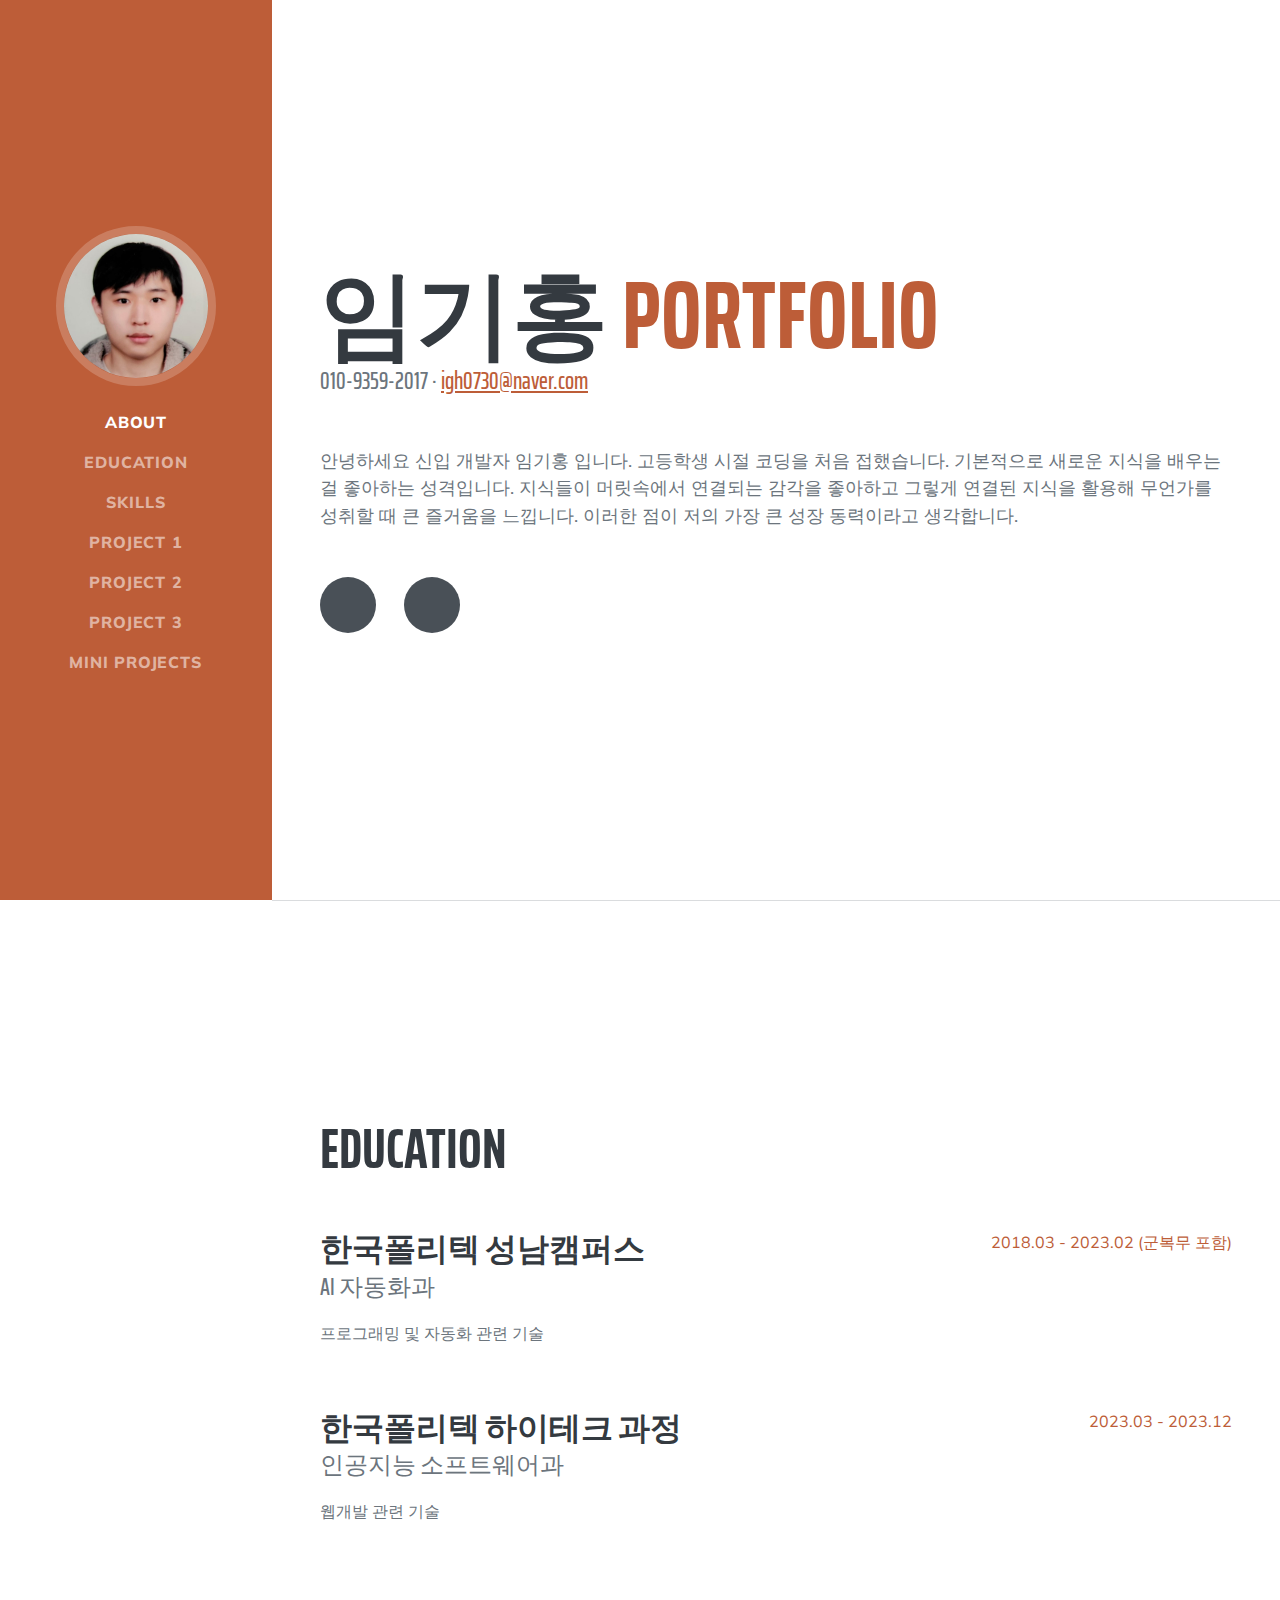
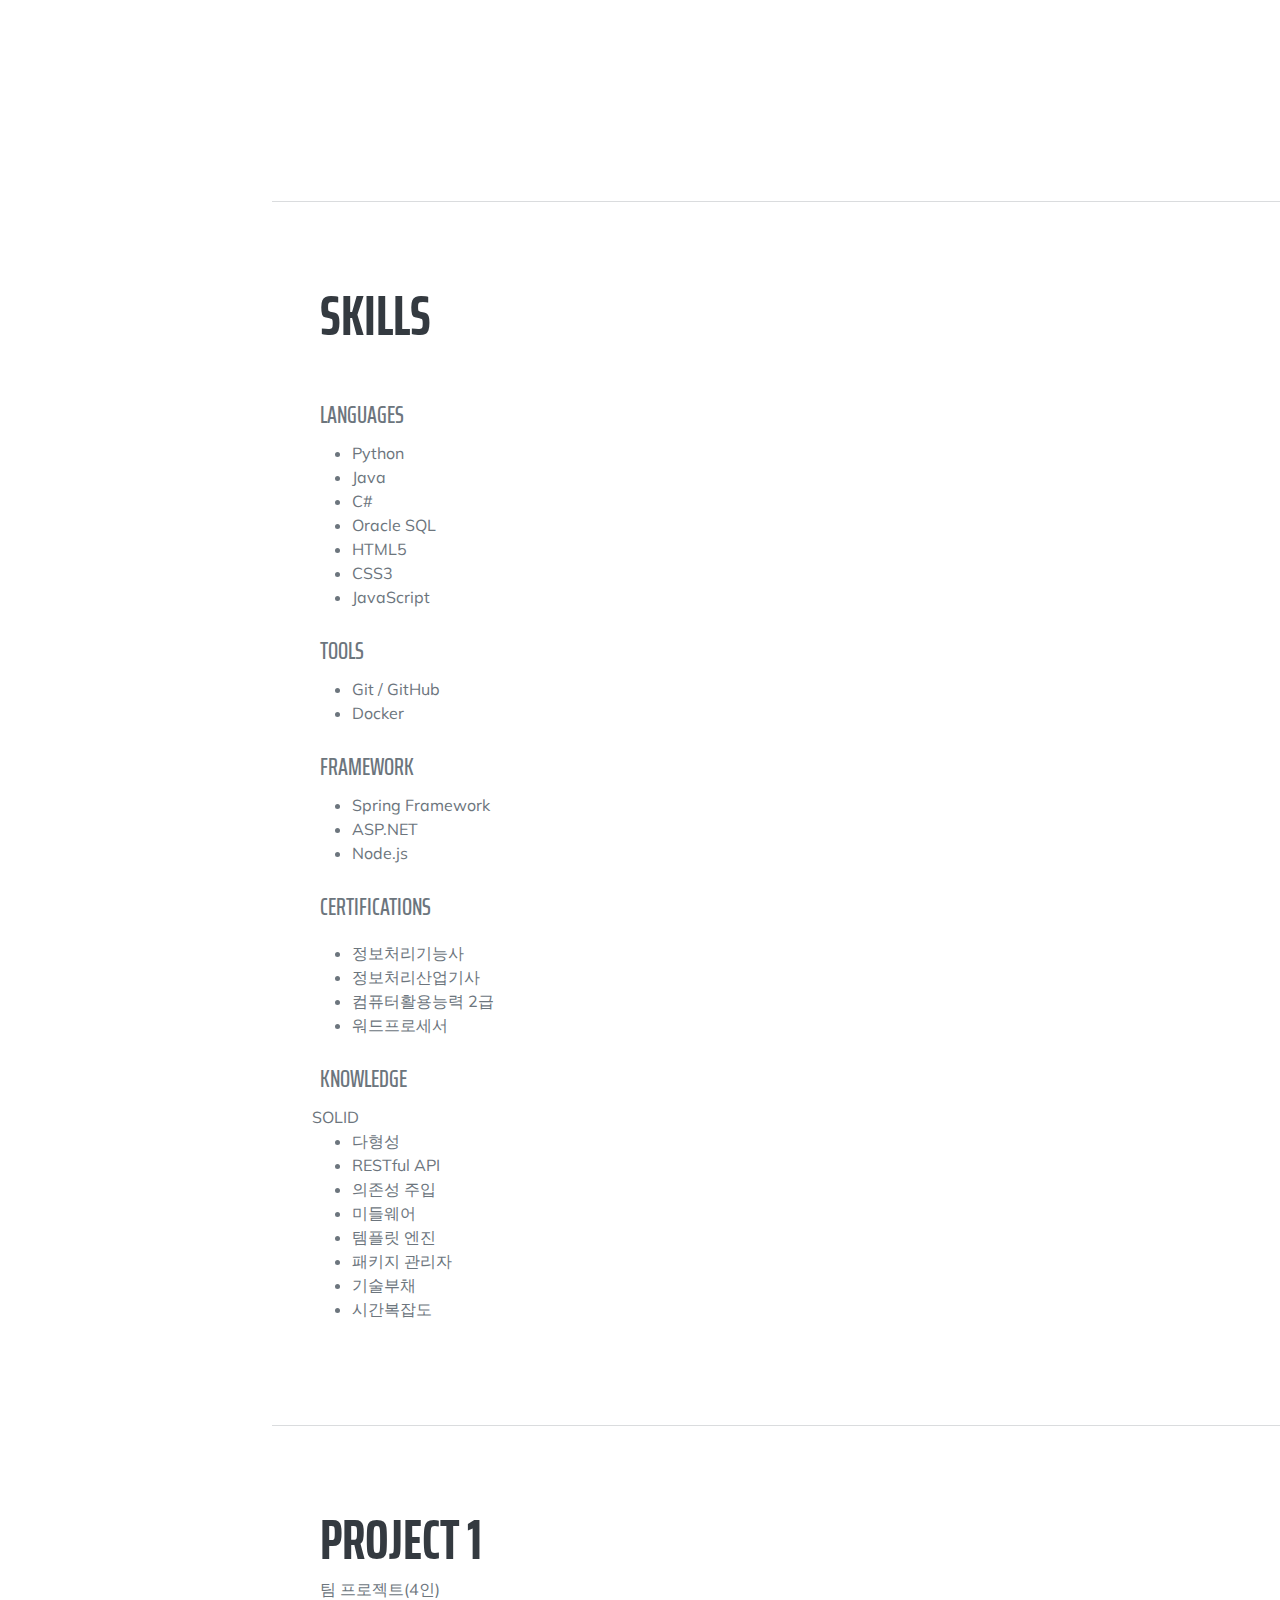
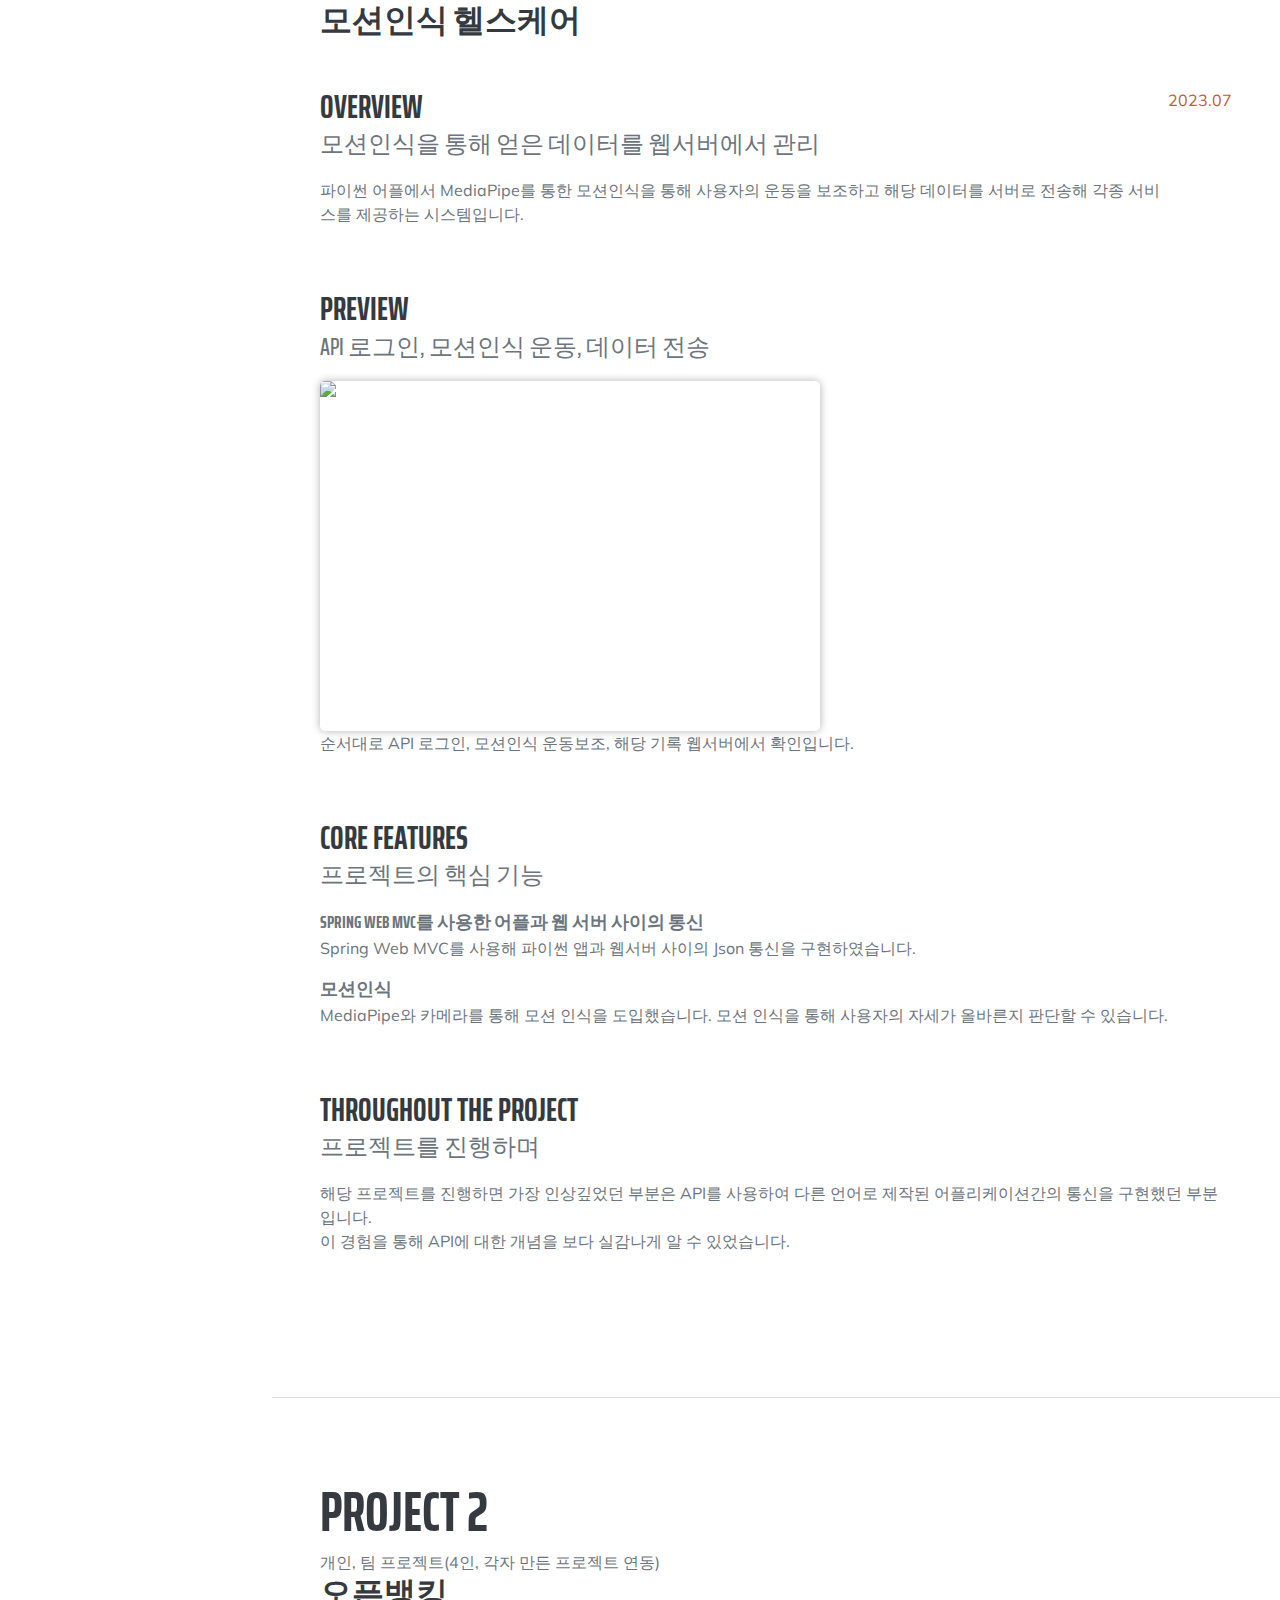
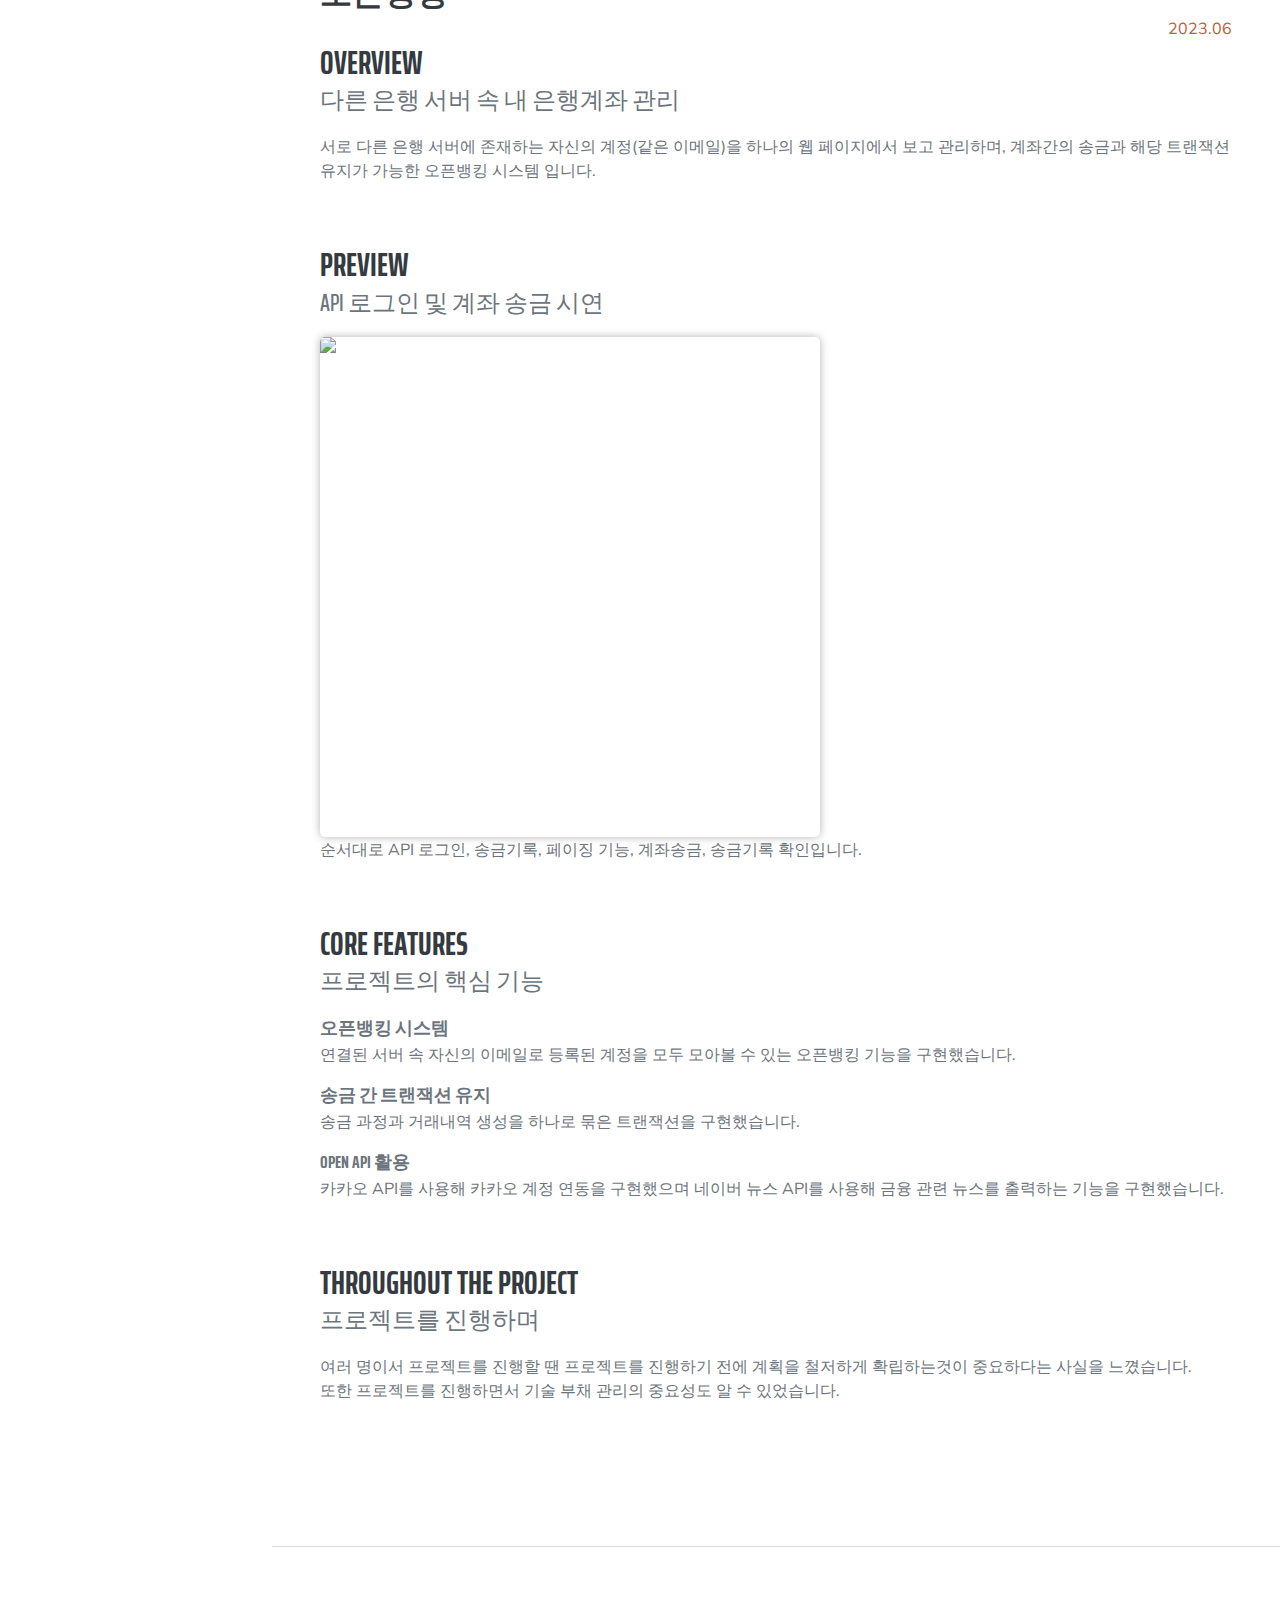
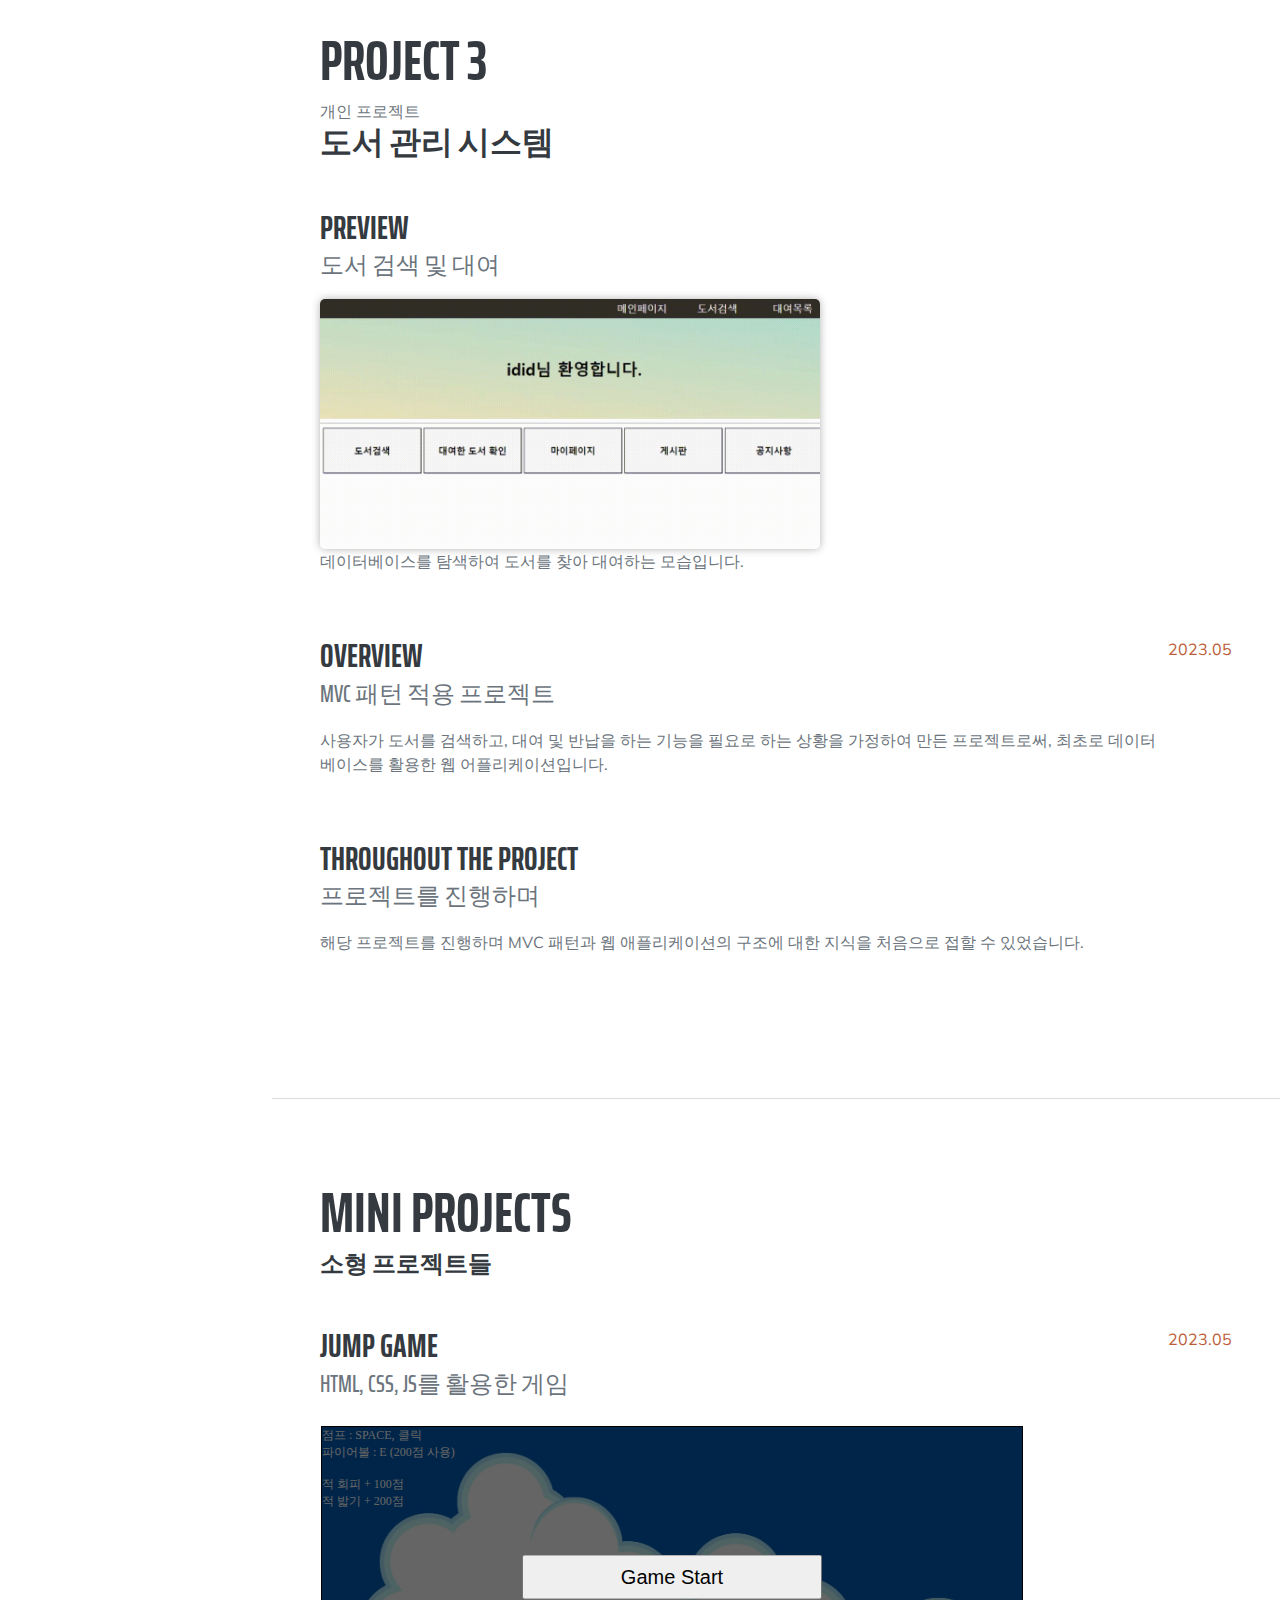
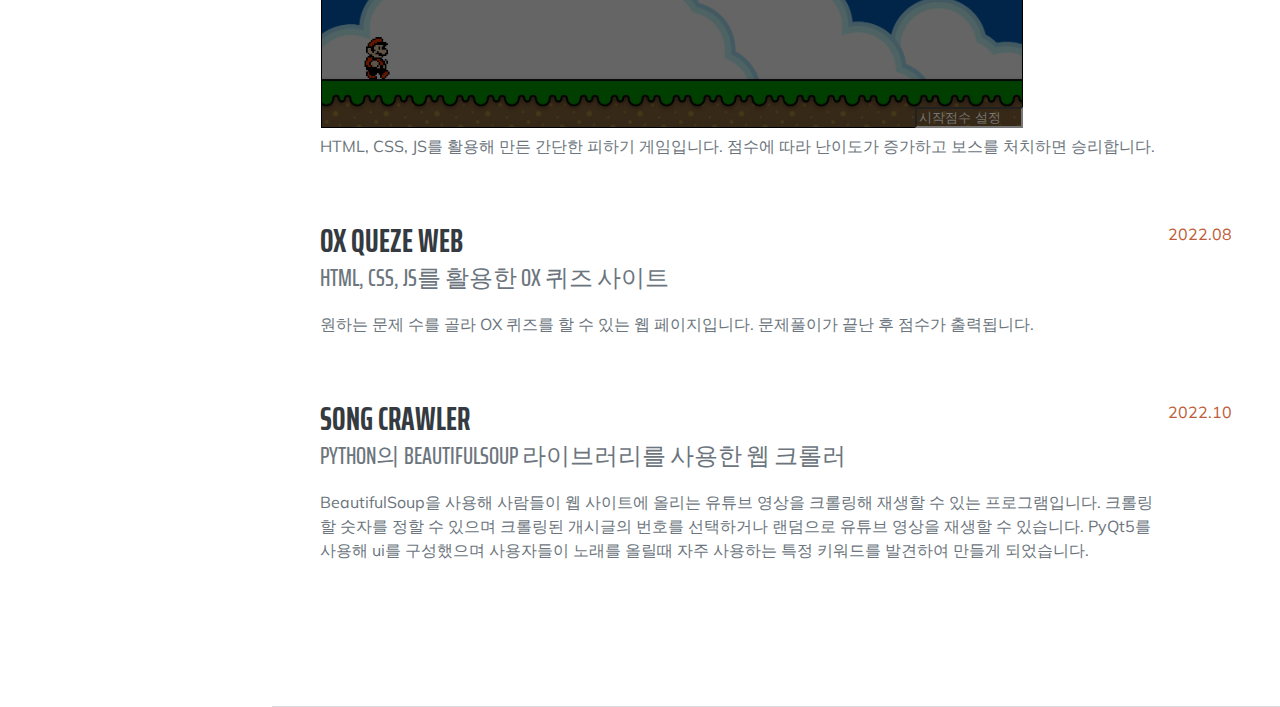
==== index.html @ ba856115 "project update" ====
<!DOCTYPE html>
<html lang="en">
    <head>
        <meta charset="utf-8" />
        <meta name="viewport" content="width=device-width, initial-scale=1, shrink-to-fit=no" />
        <meta name="description" content="" />
        <meta name="author" content="" />
        <title>임기홍 - 포트폴리오</title>
        
        <link rel="icon" type="image/x-icon" href="assets/img/favicon.ico" />
        <!-- Font Awesome icons (free version)-->
        <script src="https://use.fontawesome.com/releases/v6.3.0/js/all.js" crossorigin="anonymous"></script>
        <!-- Google fonts-->
        <link href="https://fonts.googleapis.com/css?family=Saira+Extra+Condensed:500,700" rel="stylesheet" type="text/css" />
        <link href="https://fonts.googleapis.com/css?family=Muli:400,400i,800,800i" rel="stylesheet" type="text/css" />
        <!-- Core theme CSS (includes Bootstrap)-->
        <script src="https://code.jquery.com/jquery-3.6.0.min.js"></script>
        <link href="css/styles.css" rel="stylesheet" />
        <link href="css/myStyle.css" rel="stylesheet" />
    </head>
    <body id="page-top">
        <!-- Navigation-->
        <nav class="navbar navbar-expand-lg navbar-dark bg-primary fixed-top" id="sideNav">
            <a class="navbar-brand js-scroll-trigger" href="#page-top">
                <span class="d-block d-lg-none">Clarence Taylor</span>
                <span class="d-none d-lg-block"><img class="img-fluid img-profile rounded-circle mx-auto mb-2" src="assets/img/profile.jpg" alt="..." /></span>
            </a>
            <button class="navbar-toggler" type="button" data-bs-toggle="collapse" data-bs-target="#navbarResponsive" aria-controls="navbarResponsive" aria-expanded="false" aria-label="Toggle navigation"><span class="navbar-toggler-icon"></span></button>
            <div class="collapse navbar-collapse" id="navbarResponsive">
                <ul class="navbar-nav">
                    <li class="nav-item"><a class="nav-link js-scroll-trigger" href="#about">About</a></li>
                    <li class="nav-item"><a class="nav-link js-scroll-trigger" href="#education">Education</a></li>
                    <li class="nav-item"><a class="nav-link js-scroll-trigger" href="#skills">Skills</a></li>
                    <!-- <li class="nav-item"><a class="nav-link js-scroll-trigger" href="#developmentRules">Development Principles</a></li> -->
                    <li class="nav-item"><a class="nav-link js-scroll-trigger" href="#project1">project 1</a></li>
                    <li class="nav-item"><a class="nav-link js-scroll-trigger" href="#project2">project 2</a></li>
                    <li class="nav-item"><a class="nav-link js-scroll-trigger" href="#project3">project 3</a></li>
                    <li class="nav-item"><a class="nav-link js-scroll-trigger" href="#miniProjects">Mini Projects</a></li>
                    <!--
                    <li class="nav-item"><a class="nav-link js-scroll-trigger" href="#experience">Experience</a></li>
                    <li class="nav-item"><a class="nav-link js-scroll-trigger" href="#interests">Interests</a></li>
                    <li class="nav-item"><a class="nav-link js-scroll-trigger" href="#awards">Awards</a></li>
                    -->
                </ul>
            </div>
        </nav>
        <!-- Page Content-->
        <div class="container-fluid p-0">
            <!-- About-->
            <section class="resume-section" id="about">
                <div class="resume-section-content">
                    <!-- (수정중입니다 2024-01-29 월) -->
                    <h1 class="mb-0">
                        임기홍
                        <span class="text-primary">portfolio</span>
                    </h1>
                    <div class="subheading mb-5">
                        010-9359-2017 ·
                        <a class="text-lowercase" href="mailto:igh0730@naver.com">igh0730@naver.com</a>
                    </div>
                    <p class="lead mb-5">
                        안녕하세요 신입 개발자 임기홍 입니다. 고등학생 시절 코딩을 처음 접했습니다. 
                        기본적으로 새로운 지식을 배우는걸 좋아하는 성격입니다. 지식들이 머릿속에서 연결되는 감각을 좋아하고 그렇게 연결된 지식을 활용해 무언가를 성취할 때 큰 즐거움을 느낍니다.
                        이러한 점이 저의 가장 큰 성장 동력이라고 생각합니다.
                    </p>
                    
                    <div class="social-icons">
                        <a class="social-icon" href="https://github.com/OQOOO"><i class="fab fa-github"></i></a>
<!--                         <a class="social-icon" href="https://velog.io/@lim3700"><i class="fa fa-bold"></i></a>
                        <a class="social-icon" href="https://www.notion.so/37634b8ac2e04a9f9cb8bcef0c798131"><i class="fas fa-pencil-alt"></i></a> -->
                        <a class="social-icon" href="https://solved.ac/profile/bjid3007"><i class="fas fa-code"></i></a>
                        <!--test-->
                    </div>
                </div>
            </section>
            <hr class="m-0" />
            <!-- Education-->
            <section class="resume-section" id="education">
                <div class="resume-section-content">
                    <h2 class="mb-5">Education</h2>
                    <div class="d-flex flex-column flex-md-row justify-content-between mb-5">
                        <div class="flex-grow-1">
                            <h3 class="mb-0">한국폴리텍 성남캠퍼스</h3>
                            <div class="subheading mb-3">AI 자동화과</div>
                            <div>프로그래밍 및 자동화 관련 기술</div>
                            <p></p>
                        </div>
                        <div class="flex-shrink-0"><span class="text-primary">2018.03 - 2023.02 (군복무 포함)</span></div>
                    </div>
                    <div class="d-flex flex-column flex-md-row justify-content-between mb-5">
                        <div class="flex-grow-1">
                            <h3 class="mb-0">한국폴리텍 하이테크 과정</h3>
                            <div class="subheading mb-3">인공지능 소프트웨어과</div>
                            <div>웹개발 관련 기술</div>
                            <p></p>
                        </div>
                        <div class="flex-shrink-0"><span class="text-primary">2023.03 - 2023.12</span></div>
                    </div>
                </div>
            </section>
            <hr class="m-0" />
            <!-- Skills-->
            <section class="resume-section" id="skills">
                <div class="resume-section-content">
                    <h2 class="mb-5">Skills</h2>
                    <div class="subheading mb-2">Languages</div>
                    <!-- <ul class="list-inline dev-icons mb-3">
                        <li class="list-inline-item"><i class="fab fa-python"></i></li>
                        <li class="list-inline-item"><i class="fab fa-java"></i></li>
                        <li class="list-inline-item"><i class="fas fa-database"></i></li>
                        <li class="list-inline-item"><i class="fab fa-html5"></i></li>
                        <li class="list-inline-item"><i class="fab fa-css3-alt"></i></li>
                        <li class="list-inline-item"><i class="fab fa-js-square"></i></li>
                    </ul> -->
                    <ul class="fa-ul mb-4">
                        
                        <li>
                            <span class="fa-li"><i class="fab fa-python"></i></span>
                            Python
                        </li>
                        <li>
                            <span class="fa-li"><i class="fab fa-java"></i></span>
                            Java
                        </li>
                        <li>
                            <span class="fa-li"><i class="fab fa-windows"></i></span>
                            C#
                        </li>
                        <li>
                            <span class="fa-li"><i class="fas fa-database"></i></span>
                            Oracle SQL
                        </li>
                        <li>
                            <span class="fa-li"><i class="fab fa-html5"></i></span>
                            HTML5
                        </li>
                        <li>
                            <span class="fa-li"><i class="fab fa-css3-alt"></i></span>
                            CSS3
                        </li>
                        <li>
                            <span class="fa-li"><i class="fab fa-js-square"></i></span>
                            JavaScript
                        </li>
                        <!-- <li>
                            <span class="fa-li"><i class="fas fa-check"></i></span>
                            대부분의 라이브러리는 단시간에 응용 가능합니다.
                        </li> -->
                    </ul>
                    <div class="subheading mb-2">tools</div>
                    <ul class="fa-ul mb-4">
                        <li>
                            <span class="fa-li"><i class="fab fa-git-alt"></i></span>
                            Git / GitHub
                        </li>
                        <li>
                            <span class="fa-li"><i class="fab fa-docker"></i></span>
                            Docker
                        </li>
                        <!-- <li>
                            <span class="fa-li"><i class="fas fa-check"></i></span>
                            대부분의 라이브러리는 단시간에 응용 가능합니다.
                        </li> -->
                    </ul>
                    <div class="subheading mb-2">Framework</div>
                    <ul class="fa-ul mb-4">
                        <li>
                            <span class="fa-li"><i class="fa fa-leaf"></i></span>
                            Spring Framework
                        </li>
                        <li>
                            <span class="fa-li"><i class="fab fa-windows"></i></span>
                            ASP.NET
                        </li>
                        <li>
                            <span class="fa-li"><i class="fab fa-node-js"></i></span>
                            Node.js
                        </li>
                        <!-- <li>
                            <span class="fa-li"><i class="fas fa-dove"></i></span>
                            Mybatis
                        </li> -->
                    </ul>
                    <div class="subheading mb-3">Certifications</div>
                    <ul class="fa-ul mb-4">
                        <li>
                            <span class="fa-li"><i class="fa fa-passport"></i></span>
                            정보처리기능사
                        </li>
                        <li>
                            <span class="fa-li"><i class="fa fa-passport"></i></span>
                            정보처리산업기사
                        </li>
                        <li>
                            <span class="fa-li"><i class="fa fa-id-card"></i></span>
                            컴퓨터활용능력 2급
                        </li>
                        <li>
                            <span class="fa-li"><i class="fa fa-id-card"></i></span>
                            워드프로세서
                        </li>
                    </ul>
                    <div class="subheading mb-2">knowledge</div>
                    <ul class="fa-ul mb-4">
                        <!--SOLID-->
                        <div class="fa-ul mb-0" id="solidContainer">
                          
                            <li id="solid">
                                <span class="fa-li"><i class="fas fa-cogs"></i></span>
                                <!-- 객체지향 5대 원칙 -->
                                SOLID 
                            </li>
                            
                            <div id="solidInfo">
                                <li>
                                    <span class="fa-li">
                                        <!-- <i class="fas fa-clipboard-list"></i> -->
                                        <p style="font-weight: bold;">S</p>
                                    </span>
                                    <!--하나의 클래스는 하나의 목적을 가지고 있어야 함 -->
                                    단일 책임 원칙 
                                </li>
                                <li>
                                    <span class="fa-li">
                                        <!-- <i class="fas fa-code-branch"></i> -->
                                        <p style="font-weight: bold;">O</p>
                                    </span>
                                    <!--확장에는 열려있고 변경에는 폐쇄되어야 함 -->
                                    개방 폐쇄 원칙 
                                </li>
                                <li>
                                    <span class="fa-li">
                                        <!-- <i class="fas fa-sitemap"></i> -->
                                        <p style="font-weight: bold;">L</p>
                                    </span>
                                    <!--Liskov Substitution Principle. 서브타입을 기반 타입으로 교체할 수 있어야 한다는 원칙 -->
                                    리스코프 치환 원칙 
                                </li>
                                <li>
                                    <span class="fa-li">
                                        <!-- <i class="fas fa-unlink"></i> -->              
                                        <p style="font-weight: bold;">I</p>
                                    </span>
                                    <!--Interface Segregation Principle, ISP. 자신이 사용하지 않는 메서드에 의존하지 않아야 함 -->
                                    인터페이스 분리 원칙
                                </li>
                                <li>
                                    <span class="fa-li">
                                        <!-- <i class="fas fa-info-circle"></i> -->
                                        <p style="font-weight: bold;">D</p>
                                    </span>
                                    <!--Dependency Inversion Principle, DIP. 고수준 모듈은 저소준 모듈 대신 양 모듈 모두 인터페이스에 의존해야 함 -->
                                    의존성 역전 원칙
                                </li>
                            </div>
                        </div>
                        <li>
                            <span class="fa-li"><i class="fas fa-sitemap"></i></span>
                            다형성
                        </li>
                        <li>
                            <span class="fa-li"><i class="fas fa-exchange-alt"></i></span>
                            RESTful API
                        </li>
                        <!-- <li>
                            <span class="fa-li"><i class="fas fa-puzzle-piece"></i></span>
                            디자인 패턴
                        </li> -->
                        <li>
                            <span class="fa-li"><i class="fas fa-syringe"></i></span>
                            의존성 주입
                        </li>
                        
                        <li>
                            <span class="fa-li"><i class="fas fa-layer-group"></i></span>
                            미들웨어
                        </li>
                        <li>
                            <span class="fa-li"><i class="fas fa-file-code"></i></span>
                            템플릿 엔진
                        </li>
                        <li>
                            <span class="fa-li"><i class="fas fa-puzzle-piece"></i></span>
                            패키지 관리자
                        </li>
                        <li>
                            <span class="fa-li"><i class="fas fa-coins"></i></span>
                            기술부채
                        </li>
                        <li>
                            <span class="fa-li"><i class="fas fa-chart-line"></i></span>
                            시간복잡도
                        </li>
                        <!-- <li>
                            <span class="fa-li"><i class="fas fa-sync-alt"></i></span>
                            애자일 프로세스
                        </li> -->
                    </ul>
                </div>
            </section>
            <hr class="m-0" />
            <!-- project1 -->
            <section class="resume-section" id="project1">
                <div class="resume-section-content">
                    <h2 class="mb-1">project 1</h2>
                    <p class="mb-0">팀 프로젝트(4인)</p>
                    <h3 class="mb-5">모션인식 헬스케어</h3>
                    <div class="d-flex flex-column flex-md-row justify-content-between mb-5">
                        <div class="flex-grow-1">
                            <h3 class="mb-0">Overview</h3>
                            <div class="subheading mb-3">모션인식을 통해 얻은 데이터를 웹서버에서 관리</div>
                            <p>파이썬 어플에서 MediaPipe를 통한 모션인식을 통해 사용자의 운동을 보조하고 해당 데이터를 서버로 전송해 각종 서비스를 제공하는 시스템입니다.</p>

                        </div>
                        <div class="flex-shrink-0"><span class="text-primary">2023.07</span></div>
                    </div>
                    <div class="d-flex flex-column flex-md-row justify-content-between mb-5">
                        <div class="flex-grow-1">
                            <h3 class="mb-0">Preview</h3>
                            <div class="subheading mb-3">api 로그인, 모션인식 운동, 데이터 전송</div>
                            <div style="
                            position: relative; overflow: hidden;
                            width: 500px; 
                            height: 350px;
                            border-radius: 5px;
                            box-shadow: 0px 0px 8px rgba(0, 0, 0, 0.3);
                            ">
                                <img style="
                                position: absolute;
                                top: -2px;
                                left: -2px;
                                width: 504px; 
                                height: 354px;
                                " src="assets/img/hc.gif" 
                                alt=""
                                data-animated="assets/img/hc.gif" 
                                data-static="assets/img/hc_static.png" 
                                class="hov-anim">
                            </div>
                            <p>순서대로 API 로그인, 모션인식 운동보조, 해당 기록 웹서버에서 확인입니다.</p>

                        </div>
                    </div>
                    <div class="d-flex flex-column flex-md-row justify-content-between mb-5">
                        <div class="flex-grow-1">
                            <h3 class="mb-0">Core Features</h3>
                            <div class="subheading mb-3">프로젝트의 핵심 기능</div>
                            <div class="subheading mb-0" style="font-size: 18px; font-weight: bold;">Spring Web MVC를 사용한 어플과 웹 서버 사이의 통신</div>
                            <p>
                                Spring Web MVC를 사용해 파이썬 앱과 웹서버 사이의 Json 통신을 구현하였습니다.
                            </p>
                            <div class="subheading mb-0" style="font-size: 18px; font-weight: bold;">모션인식</div>
                            <p>
                                MediaPipe와 카메라를 통해 모션 인식을 도입했습니다. 모션 인식을 통해 사용자의 자세가 올바른지 판단할 수 있습니다.
                            </p>

                        </div>
                        <div class="flex-shrink-0"><span class="text-primary"></span></div>
                    </div>
                    <div class="d-flex flex-column flex-md-row justify-content-between mb-5">
                        <div class="flex-grow-1">
                            <!-- <h3 class="mb-0">Full Features</h3>
                            <div class="subheading mb-3">프로젝트의 전체 기능들</div>
                            <p>
                                - 로그인<br>
                                - 모션인식을 통한 운동 메뉴 선택<br>
                                - 모션인식 보조 운동<br>
                                - RESTful API를 통한 어플 - 웹서버간 통신<br>
                                - Ajax를 통한 화면 업데이트<br>
                                - 운동 데이터를 통한 사용자 통계 제공<br>
                            </p>  -->
                            <!---->
                            <h3 class="mb-0">Throughout the Project</h3>
                            <div class="subheading mb-3">프로젝트를 진행하며</div>
                            <p>
                                해당 프로젝트를 진행하면 가장 인상깊었던 부분은 API를 사용하여 다른 언어로 제작된 어플리케이션간의 통신을 구현했던 부분입니다.<br>
                                이 경험을 통해 API에 대한 개념을 보다 실감나게 알 수 있었습니다.
                            </p>
                        </div>
                        <div class="flex-shrink-0"><span class="text-primary"></span></div>
                    </div>
                    <a class="social-icon" href="https://github.com/OQOOO/HealthCareSystem"><i class="fab fa-github fa-3x"></i></a>
                </div>
            </section>
            <hr class="m-0" />
            <!-- project2 -->
            <section class="resume-section" id="project2">
                <div class="resume-section-content">
                    <h2 class="mb-1">project 2</h2>
                    <p class="mb-0">개인, 팀 프로젝트(4인, 각자 만든 프로젝트 연동)</p>
                    <h3 class="mb-1">오픈뱅킹</h3>
                    <div class="d-flex flex-column flex-md-row justify-content-between mb-1">
                        <div></div>
                        <div class="flex-shrink-0"><span class="text-primary">2023.06</span></div>
                    </div>
                    <div class="d-flex flex-column flex-md-row justify-content-between mb-5">
                        <div class="flex-grow-1">
                            <h3 class="mb-0">Overview</h3>
                            <div class="subheading mb-3">다른 은행 서버 속 내 은행계좌 관리</div>
                            <p>서로 다른 은행 서버에 존재하는 자신의 계정(같은 이메일)을 하나의 웹 페이지에서 보고 관리하며, 
                                계좌간의 송금과 해당 트랜잭션 유지가 가능한 오픈뱅킹 시스템 입니다.</p>

                        </div>
                        <!--<div class="flex-shrink-0"><span class="text-primary">2023.06.16 ~ 2023.06.30</span></div>-->
                    </div>
                    
                    
                    <div class="d-flex flex-column flex-md-row justify-content-between mb-5">
                        <div class="flex-grow-1">
                            <h3 class="mb-0">Preview</h3>
                            <div class="subheading mb-3">api 로그인 및 계좌 송금 시연</div>
                            <div style="
                            position: relative; overflow: hidden;
                            width: 500px; 
                            height: 500px;
                            border-radius: 5px;
                            box-shadow: 0px 0px 8px rgba(0, 0, 0, 0.3);
                            ">
                                <img style="
                                position: absolute;
                                top: -2px;
                                left: -2px;
                                width: 504px; 
                                height: 504px;
                                " src="assets/img/loginAndTransfer2.gif" 
                                alt=""
                                data-animated="assets/img/loginAndTransfer2.gif" 
                                data-static="assets/img/loginAndTransfer2_static.png" 
                                class="hov-anim">
                            </div>
                            <p>순서대로 API 로그인, 송금기록, 페이징 기능, 계좌송금, 송금기록 확인입니다.</p>

                        </div>
                    </div>

                    
                    <div class="d-flex flex-column flex-md-row justify-content-between mb-5">
                        <div class="flex-grow-1">
                            <h3 class="mb-0">Core Features</h3>
                            <div class="subheading mb-3">프로젝트의 핵심 기능</div>
                            <div class="subheading mb-0" style="font-size: 18px; font-weight: bold;">오픈뱅킹 시스템</div>
                            <p>
                                연결된 서버 속 자신의 이메일로 등록된 계정을 모두 모아볼 수 있는 오픈뱅킹 기능을 구현했습니다.<br>
                            </p>
                            <div class="subheading mb-0" style="font-size: 18px; font-weight: bold;">송금 간 트랜잭션 유지</div>
                            <p>
                                송금 과정과 거래내역 생성을 하나로 묶은 트랜잭션을 구현했습니다.
                            </p>
                            <div class="subheading mb-0" style="font-size: 18px; font-weight: bold;">Open Api 활용</div>
                            <p>
                                카카오 API를 사용해 카카오 계정 연동을 구현했으며 네이버 뉴스 API를 사용해 금융 관련 뉴스를 출력하는 기능을 구현했습니다.
                            </p>
                        </div>
                        <div class="flex-shrink-0"><span class="text-primary"></span></div>
                    </div>
                    <div class="d-flex flex-column flex-md-row justify-content-between mb-5">
                        <div class="flex-grow-1">
                            <!-- <h3 class="mb-0">Full Features</h3>
                            <div class="subheading mb-3">프로젝트의 전체 기능들</div>
                            <p>
                                - 로그인, 회원가입, 개인정보 수정, 회원 탈퇴<br>
                                - 카카오 api를 통한 로그인<br>
                                - 계좌 개설 및 계좌 정보 관리<br>
                                - 오픈뱅킹<br>
                                - 계좌 송금<br>
                                - 네이버 api를 활용한 금융 뉴스 모아보기<br>
                                - 송금액 및 여타 금액 실시간 원화로 보조 표기 (ex: 1234억 567만 80원)<br>
                                - 거래내역 생성 및 확인<br>
                                - 게시판 기능<br>
                                - 무한 대댓글 기능<br>
                                - 거래내역, 게시판 페이징 기능<br>
                                - 유저 정보 확인 (관리자)<br>
                                - 게시판 관리 (관리자)
                            </p> -->
                            <h3 class="mb-0">Throughout the Project</h3>
                            <div class="subheading mb-3">프로젝트를 진행하며</div>
                            <p>
                                여러 명이서 프로젝트를 진행할 땐 프로젝트를 진행하기 전에 계획을 철저하게 확립하는것이 중요하다는 사실을 느꼈습니다.<br>
                                또한 프로젝트를 진행하면서 기술 부채 관리의 중요성도 알 수 있었습니다.
                            </p>
                        </div>
                        <div class="flex-shrink-0"><span class="text-primary"></span></div>
                    </div>
                    <a class="social-icon" href="https://github.com/OQOOO/OpenBankingProject"><i class="fab fa-github fa-3x"></i></a>
                </div>
            </section>
            <hr class="m-0" />

            
            <!-- project3 -->
            <section class="resume-section" id="project3">
                <div class="resume-section-content">
                    <h2 class="mb-1">project 3</h2>
                    <p class="mb-0">개인 프로젝트</p>
                    <h3 class="mb-5">도서 관리 시스템</h3>
                    <div class="d-flex flex-column flex-md-row justify-content-between mb-5">
                        <div class="flex-grow-1">
                            <h3 class="mb-0">Preview</h3>
                            <div class="subheading mb-3">도서 검색 및 대여</div>
                            <div style="
                            position: relative; overflow: hidden;
                            width: 500px; 
                            height: 250px;
                            border-radius: 5px;
                            box-shadow: 0px 0px 8px rgba(0, 0, 0, 0.3);
                            ">
                                <img style="
                                position: absolute;
                                top: -20px;
                                left: -2px;
                                width: 504px; 
                                height: 504px;
                                " 
                                src="assets/img/library.gif"
                                alt=""
                                data-animated="assets/img/library.gif" 
                                data-static="assets/img/library_static.png" 
                                class="hov-anim">
                            </div>
                            <p>데이터베이스를 탐색하여 도서를 찾아 대여하는 모습입니다.</p>

                        </div>
                    </div>
                    <div class="d-flex flex-column flex-md-row justify-content-between mb-5">
                        
                        <div class="flex-grow-1">
                            <h3 class="mb-0">Overview</h3>
                            <div class="subheading mb-3">MVC 패턴 적용 프로젝트</div>
                            <p>사용자가 도서를 검색하고, 대여 및 반납을 하는 기능을 필요로 하는 상황을 가정하여 만든 프로젝트로써, 최초로 데이터베이스를 활용한 웹 어플리케이션입니다.</p>

                        </div>
                        <div class="flex-shrink-0"><span class="text-primary">2023.05</span></div>
                    </div>
                    <div class="d-flex flex-column flex-md-row justify-content-between mb-5">
                        <div class="flex-grow-1">
                            <!-- <h3 class="mb-0">Full Features</h3>
                            <div class="subheading mb-3">프로젝트의 기능들</div>
                            <p>
                                - 로그인, 회원가입, 개인정보 수정, 회원 탈퇴(대여중인 도서 없을경우 가능)<br>
                                - 도서 검색 및 대여, 반납<br>
                                - 대여한 도서 목록 확인<br>
                                - 게시판 읽기, 작성, 수정, 삭제<br>
                                - 게시판 관리 (관리자)<br>
                                - 유저 계정 및 대여한 도서목록 관리 (관리자)<br>
                                - 특정 계정 관리자 계정으로 승격 (관리자)
                            </p> -->
                            <h3 class="mb-0">Throughout the Project</h3>
                            <div class="subheading mb-3">프로젝트를 진행하며</div>
                            <p>
                                해당 프로젝트를 진행하며 MVC 패턴과 웹 애플리케이션의 구조에 대한 지식을 처음으로 접할 수 있었습니다.
                            </p>
                        </div>
                        <div class="flex-shrink-0"><span class="text-primary"></span></div>
                    </div>
                    <a class="social-icon" href="https://github.com/OQOOO/Library-web"><i class="fab fa-github fa-3x"></i></a>
                </div>
                
            </section>
            
            <hr class="m-0" />
            
            
            <!-- Mini projects -->
            <section class="resume-section" id="miniProjects">
                <div class="resume-section-content">
                    <h2 class="mb-1">Mini projects</h2>
                    <h4 class="mb-5">소형 프로젝트들</h4>
                    <div class="d-flex flex-column flex-md-row justify-content-between mb-5">
                        <div class="flex-grow-1">
                            <h3 class="mb-0">Jump Game</h3>
                            <div class="subheading mb-3">HTML, CSS, JS를 활용한 게임</div>

                            <iframe src="wepGame/index.html" width="765px" height="310px" style="position:relative; right:7px"></iframe>

                            <p>HTML, CSS, JS를 활용해 만든 간단한 피하기 게임입니다. 점수에 따라 난이도가 증가하고 보스를 처치하면 승리합니다.</p>
                            <a class="social-icon" href="https://github.com/OQOOO/wepGameProject"><i class="fab fa-github fa-3x"></i></a>
                        </div>
                        <div class="flex-shrink-0"><span class="text-primary">2023.05</span></div>
                    </div>
                    <div class="d-flex flex-column flex-md-row justify-content-between mb-5">
                        <div class="flex-grow-1">
                            <h3 class="mb-0">ox Queze Web</h3>
                            <div class="subheading mb-3">HTML, CSS, JS를 활용한 OX 퀴즈 사이트</div>
                            <p>원하는 문제 수를 골라 OX 퀴즈를 할 수 있는 웹 페이지입니다. 문제풀이가 끝난 후 점수가 출력됩니다.<br>
                            </p>
                            <a class="social-icon" href="https://github.com/OQOOO/ox-quiz-web"><i class="fab fa-github fa-3x"></i></a>
                        </div>
                        <div class="flex-shrink-0"><span class="text-primary">2022.08</span></div>
                    </div>
                    
                    <div class="d-flex flex-column flex-md-row justify-content-between mb-5">
                        <div class="flex-grow-1">
                            <h3 class="mb-0">song crawler</h3>
                            <div class="subheading mb-3">python의 BeautifulSoup 라이브러리를 사용한 웹 크롤러</div>
                            <p>BeautifulSoup을 사용해 사람들이 웹 사이트에 올리는 유튜브 영상을 크롤링해 재생할 수 있는 프로그램입니다. 크롤링할 숫자를 정할 수 있으며
                                크롤링된 개시글의 번호를 선택하거나 랜덤으로 유튜브 영상을 재생할 수 있습니다. PyQt5를 사용해 ui를 구성했으며 
                                사용자들이 노래를 올릴때 자주 사용하는 특정 키워드를 발견하여 만들게 되었습니다.<br>
                            </p>
                            <a class="social-icon" href="https://github.com/OQOOO/DcSongCrawler"><i class="fab fa-github fa-3x"></i></a>
                        </div>
                        <div class="flex-shrink-0"><span class="text-primary">2022.10</span></div>
                    </div>
                    
                </div>
            </section>
            <hr class="m-0" />
            
            <!-- Experience-->

<!--

            <section class="resume-section" id="experience">
                <div class="resume-section-content">
                    <h2 class="mb-5">Experience</h2>
                    <div class="d-flex flex-column flex-md-row justify-content-between mb-5">
                        <div class="flex-grow-1">
                            <h3 class="mb-0">Senior Web Developer</h3>
                            <div class="subheading mb-3">Intelitec Solutions</div>
                            <p>Bring to the table win-win survival strategies to ensure proactive domination. At the end of the day, going forward, a new normal that has evolved from generation X is on the runway heading towards a streamlined cloud solution. User generated content in real-time will have multiple touchpoints for offshoring.</p>
                        </div>
                        <div class="flex-shrink-0"><span class="text-primary">March 2013 - Present</span></div>
                    </div>
                    <div class="d-flex flex-column flex-md-row justify-content-between mb-5">
                        <div class="flex-grow-1">
                            <h3 class="mb-0">Web Developer</h3>
                            <div class="subheading mb-3">Intelitec Solutions</div>
                            <p>Capitalize on low hanging fruit to identify a ballpark value added activity to beta test. Override the digital divide with additional clickthroughs from DevOps. Nanotechnology immersion along the information highway will close the loop on focusing solely on the bottom line.</p>
                        </div>
                        <div class="flex-shrink-0"><span class="text-primary">December 2011 - March 2013</span></div>
                    </div>
                    <div class="d-flex flex-column flex-md-row justify-content-between mb-5">
                        <div class="flex-grow-1">
                            <h3 class="mb-0">Junior Web Designer</h3>
                            <div class="subheading mb-3">Shout! Media Productions</div>
                            <p>Podcasting operational change management inside of workflows to establish a framework. Taking seamless key performance indicators offline to maximise the long tail. Keeping your eye on the ball while performing a deep dive on the start-up mentality to derive convergence on cross-platform integration.</p>
                        </div>
                        <div class="flex-shrink-0"><span class="text-primary">July 2010 - December 2011</span></div>
                    </div>
                    <div class="d-flex flex-column flex-md-row justify-content-between">
                        <div class="flex-grow-1">
                            <h3 class="mb-0">Web Design Intern</h3>
                            <div class="subheading mb-3">Shout! Media Productions</div>
                            <p>Collaboratively administrate empowered markets via plug-and-play networks. Dynamically procrastinate B2C users after installed base benefits. Dramatically visualize customer directed convergence without revolutionary ROI.</p>
                        </div>
                        <div class="flex-shrink-0"><span class="text-primary">September 2008 - June 2010</span></div>
                    </div>
                </div>
            </section>
            <hr class="m-0" />

        -->

        
            <!-- Interests-->
            <!--
            <section class="resume-section" id="interests">
                <div class="resume-section-content">
                    <h2 class="mb-5">Interests</h2>
                    <p>Apart from being a web developer, I enjoy most of my time being outdoors. In the winter, I am an avid skier and novice ice climber. During the warmer months here in Colorado, I enjoy mountain biking, free climbing, and kayaking.</p>
                    <p class="mb-0">When forced indoors, I follow a number of sci-fi and fantasy genre movies and television shows, I am an aspiring chef, and I spend a large amount of my free time exploring the latest technology advancements in the front-end web development world.</p>
                </div>
            </section>
            <hr class="m-0" />

            <section class="resume-section" id="awards">
                <div class="resume-section-content">
                    <h2 class="mb-5">Awards & Certifications</h2>
                    <ul class="fa-ul mb-0">
                        <li>
                            <span class="fa-li"><i class="fas fa-trophy text-warning"></i></span>
                            Google Analytics Certified Developer
                        </li>
                        <li>
                            <span class="fa-li"><i class="fas fa-trophy text-warning"></i></span>
                            Mobile Web Specialist - Google Certification
                        </li>
                        <li>
                            <span class="fa-li"><i class="fas fa-trophy text-warning"></i></span>
                            1
                            <sup>st</sup>
                            Place - University of Colorado Boulder - Emerging Tech Competition 2009
                        </li>
                        <li>
                            <span class="fa-li"><i class="fas fa-trophy text-warning"></i></span>
                            1
                            <sup>st</sup>
                            Place - University of Colorado Boulder - Adobe Creative Jam 2008 (UI Design Category)
                        </li>
                        <li>
                            <span class="fa-li"><i class="fas fa-trophy text-warning"></i></span>
                            2
                            <sup>nd</sup>
                            Place - University of Colorado Boulder - Emerging Tech Competition 2008
                        </li>
                        <li>
                            <span class="fa-li"><i class="fas fa-trophy text-warning"></i></span>
                            1
                            <sup>st</sup>
                            Place - James Buchanan High School - Hackathon 2006
                        </li>
                        <li>
                            <span class="fa-li"><i class="fas fa-trophy text-warning"></i></span>
                            3
                            <sup>rd</sup>
                            Place - James Buchanan High School - Hackathon 2005
                        </li>
                    </ul>
                </div>
            </section>
        </div>
        -->
        <!-- Bootstrap core JS-->
        <script src="https://cdn.jsdelivr.net/npm/bootstrap@5.2.3/dist/js/bootstrap.bundle.min.js"></script>
        <!-- Core theme JS-->
        <script src="js/scripts.js"></script>
        <!-- <script>
            window.addEventListener('DOMContentLoaded', event => {

            // Activate Bootstrap scrollspy on the main nav element
            const sideNav = document.body.querySelector('#sideNav');
            if (sideNav) {
                new bootstrap.ScrollSpy(document.body, {
                    target: '#sideNav',
                    rootMargin: '0px 0px -40%',
                });
            };

            // Collapse responsive navbar when toggler is visible
            const navbarToggler = document.body.querySelector('.navbar-toggler');
            const responsiveNavItems = [].slice.call(
                document.querySelectorAll('#navbarResponsive .nav-link')
            );
            responsiveNavItems.map(function (responsiveNavItem) {
                responsiveNavItem.addEventListener('click', () => {
                    if (window.getComputedStyle(navbarToggler).display !== 'none') {
                        navbarToggler.click();
                    }
                });
            });

            });
        </script> -->
    </body>
</html>
---- css/myStyle.css ----
#solidContainer {
    position: relative;
    right: 40px
}

#solidInfo {
    display: none;
    position:relative; 
    left:50px;
}

#solid {
    display: inline;
    width: 100px;
}
#solidContainer {
    display: inline;
}

#solidContainer:hover #solidInfo {
    display: block;
}
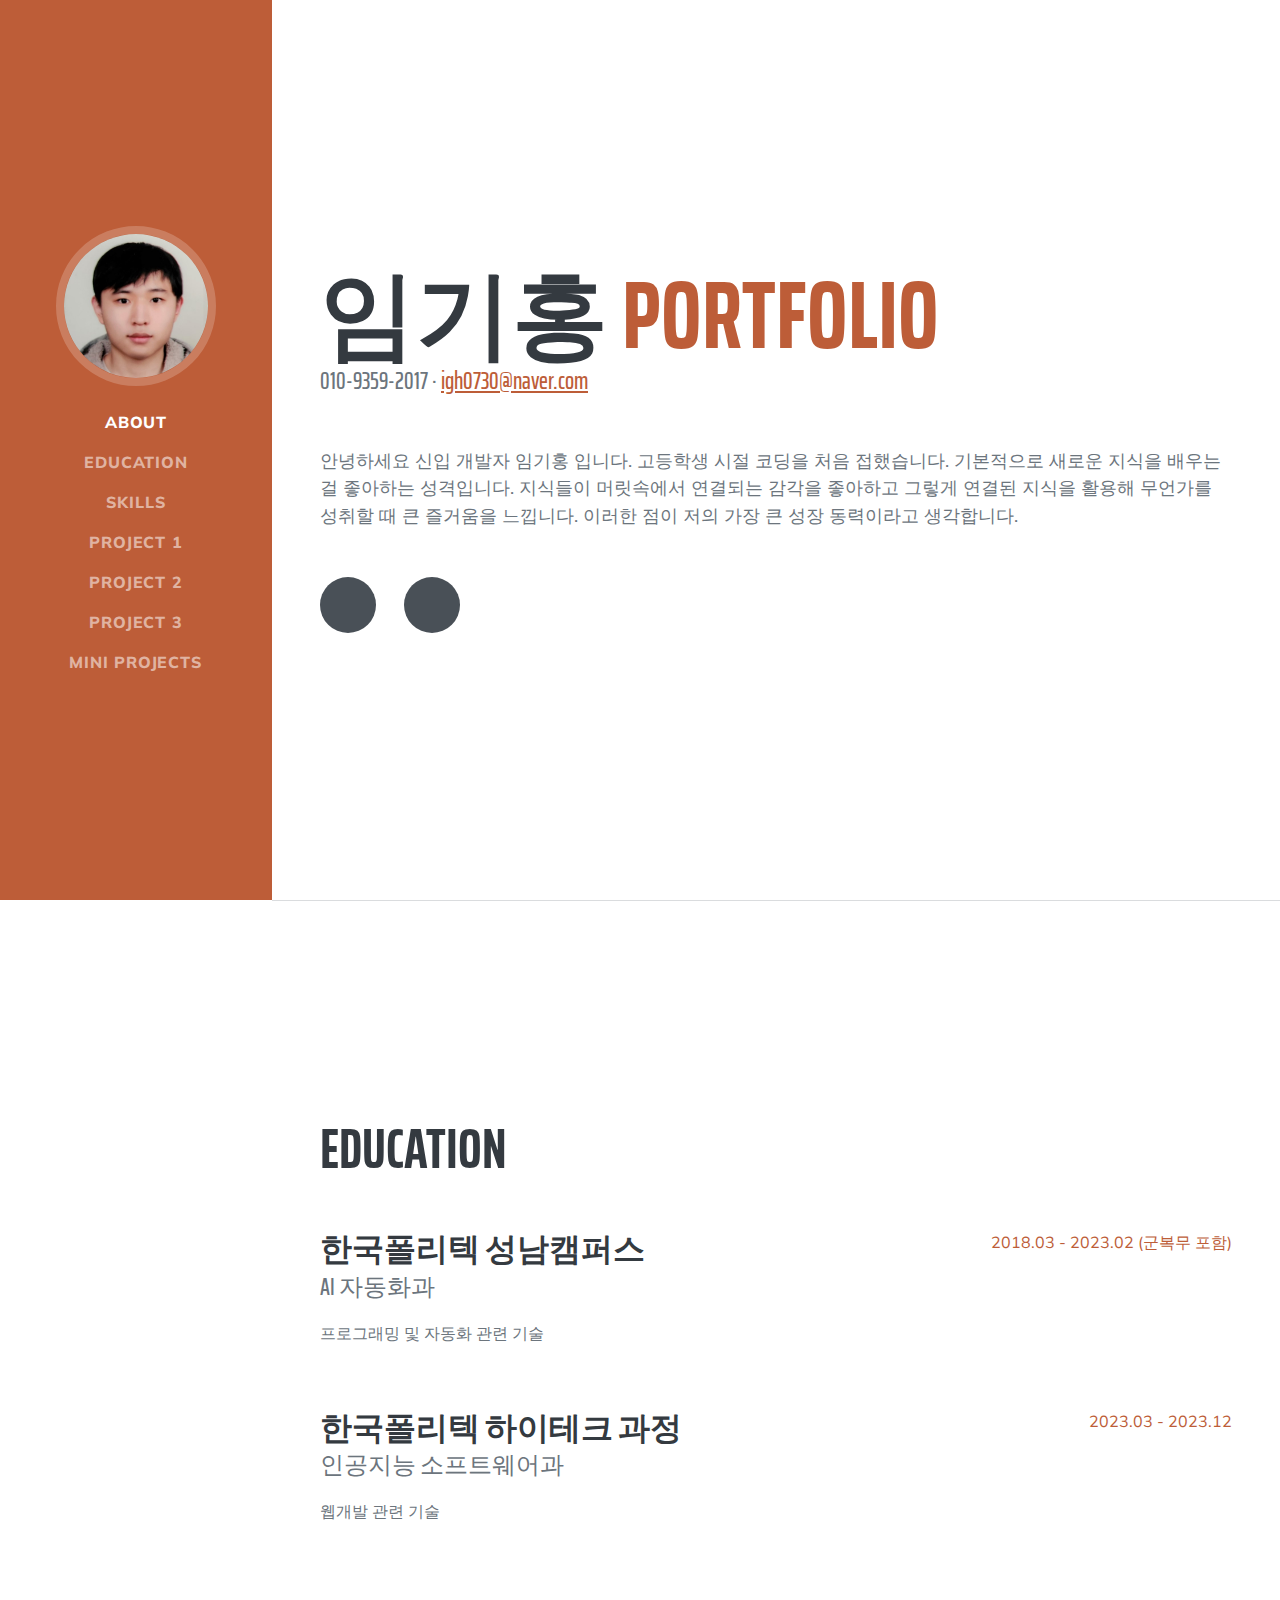
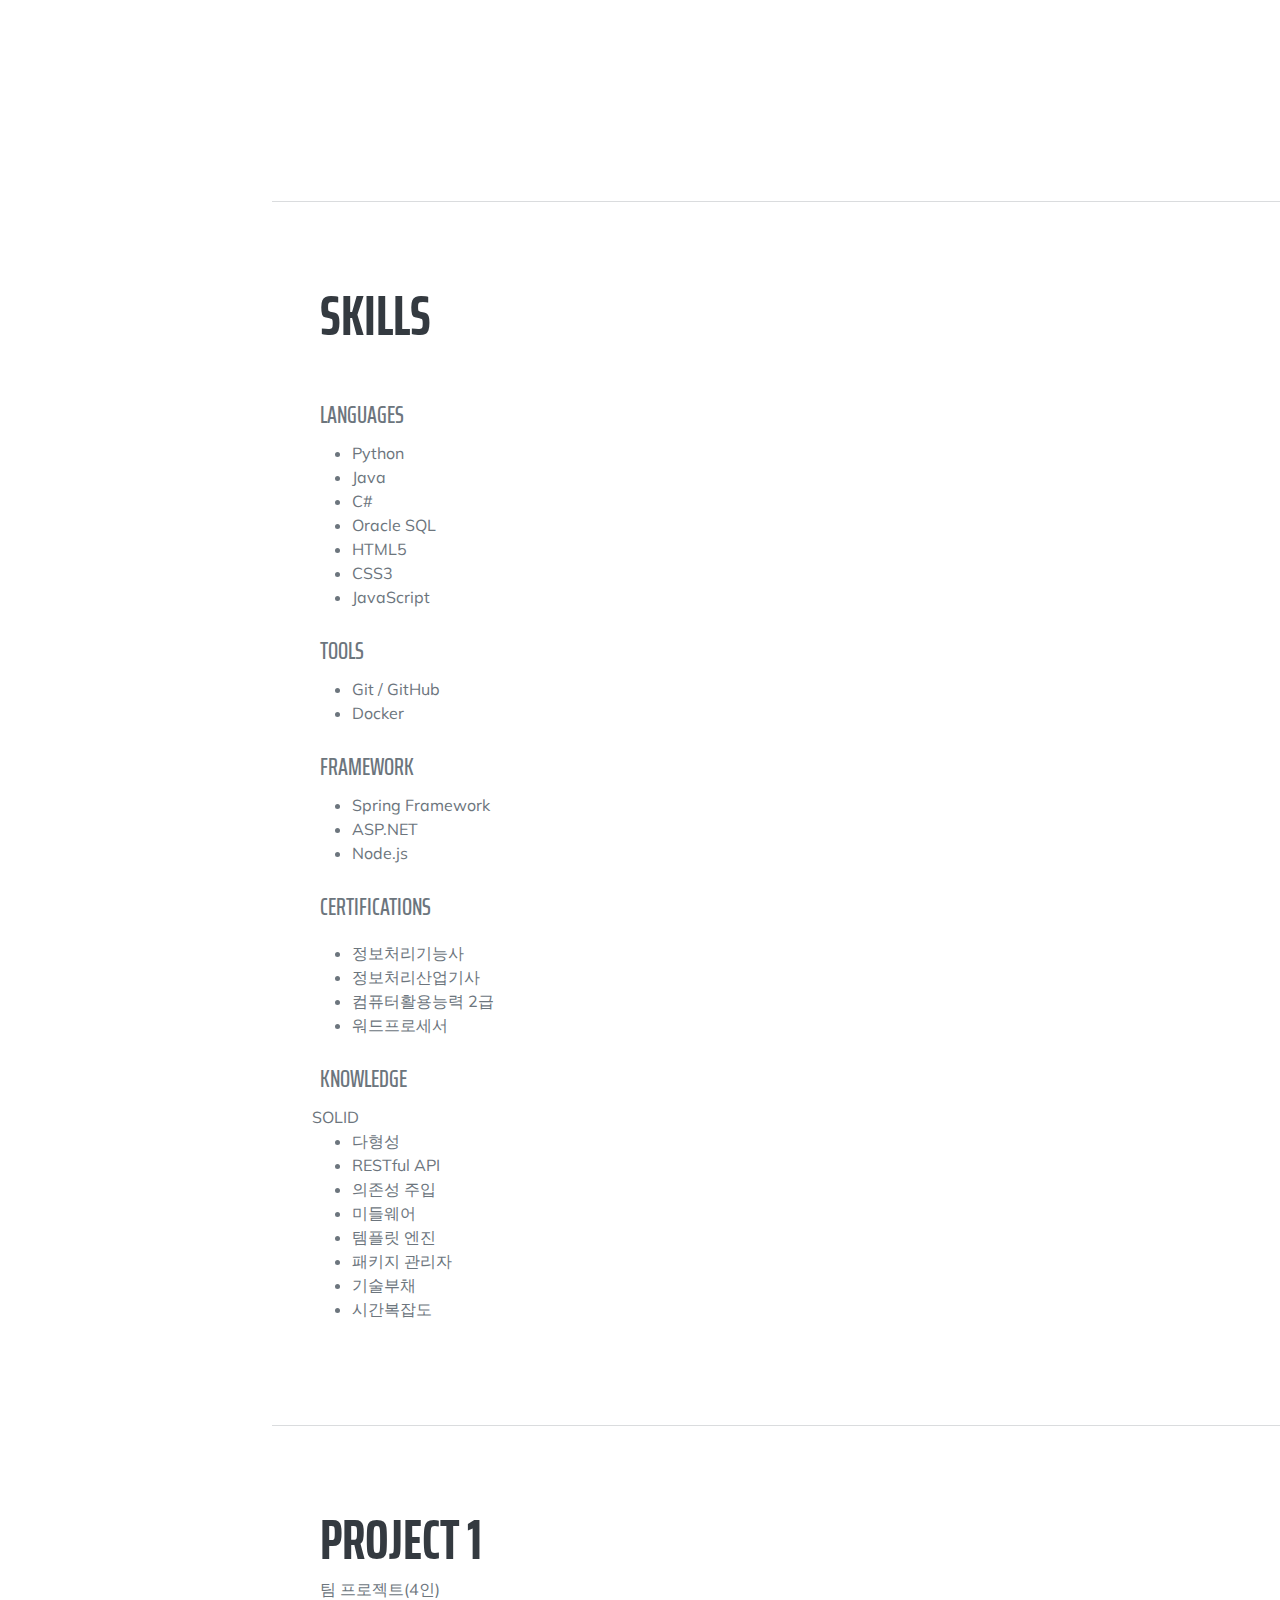
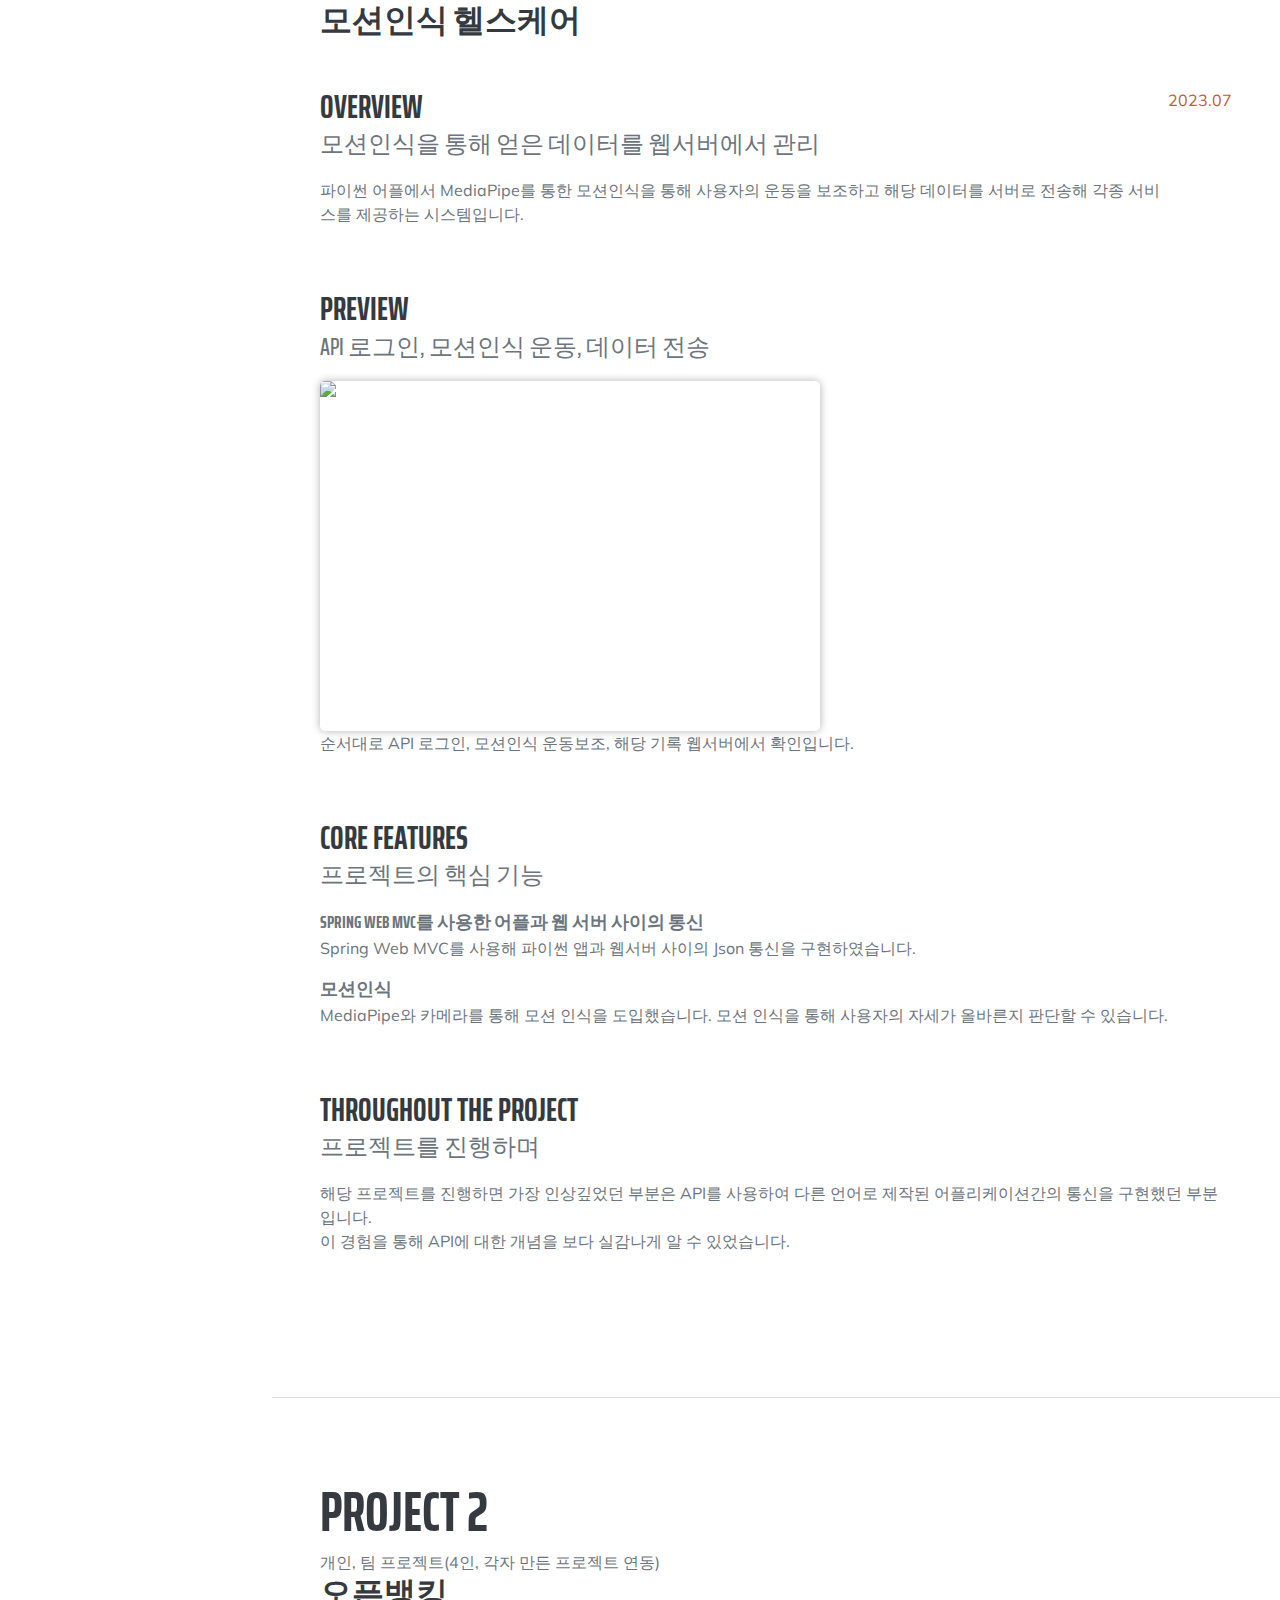
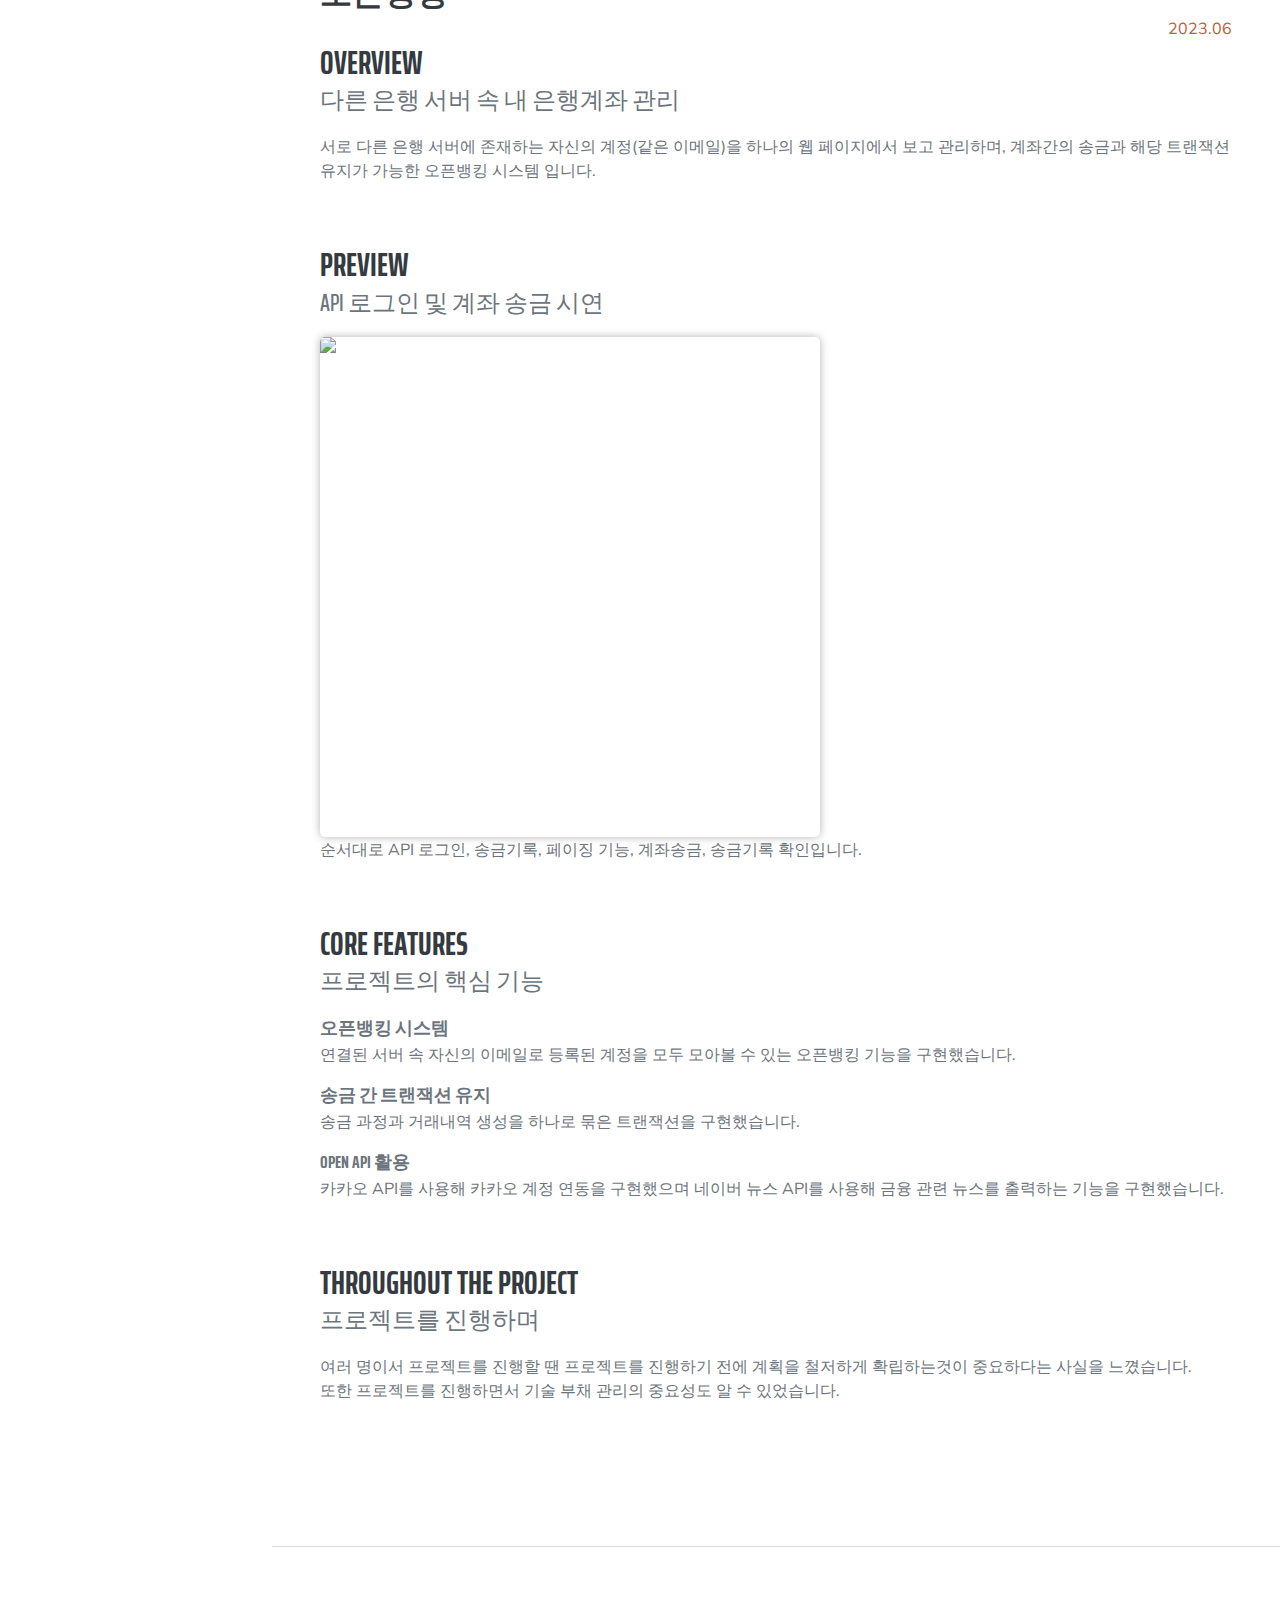
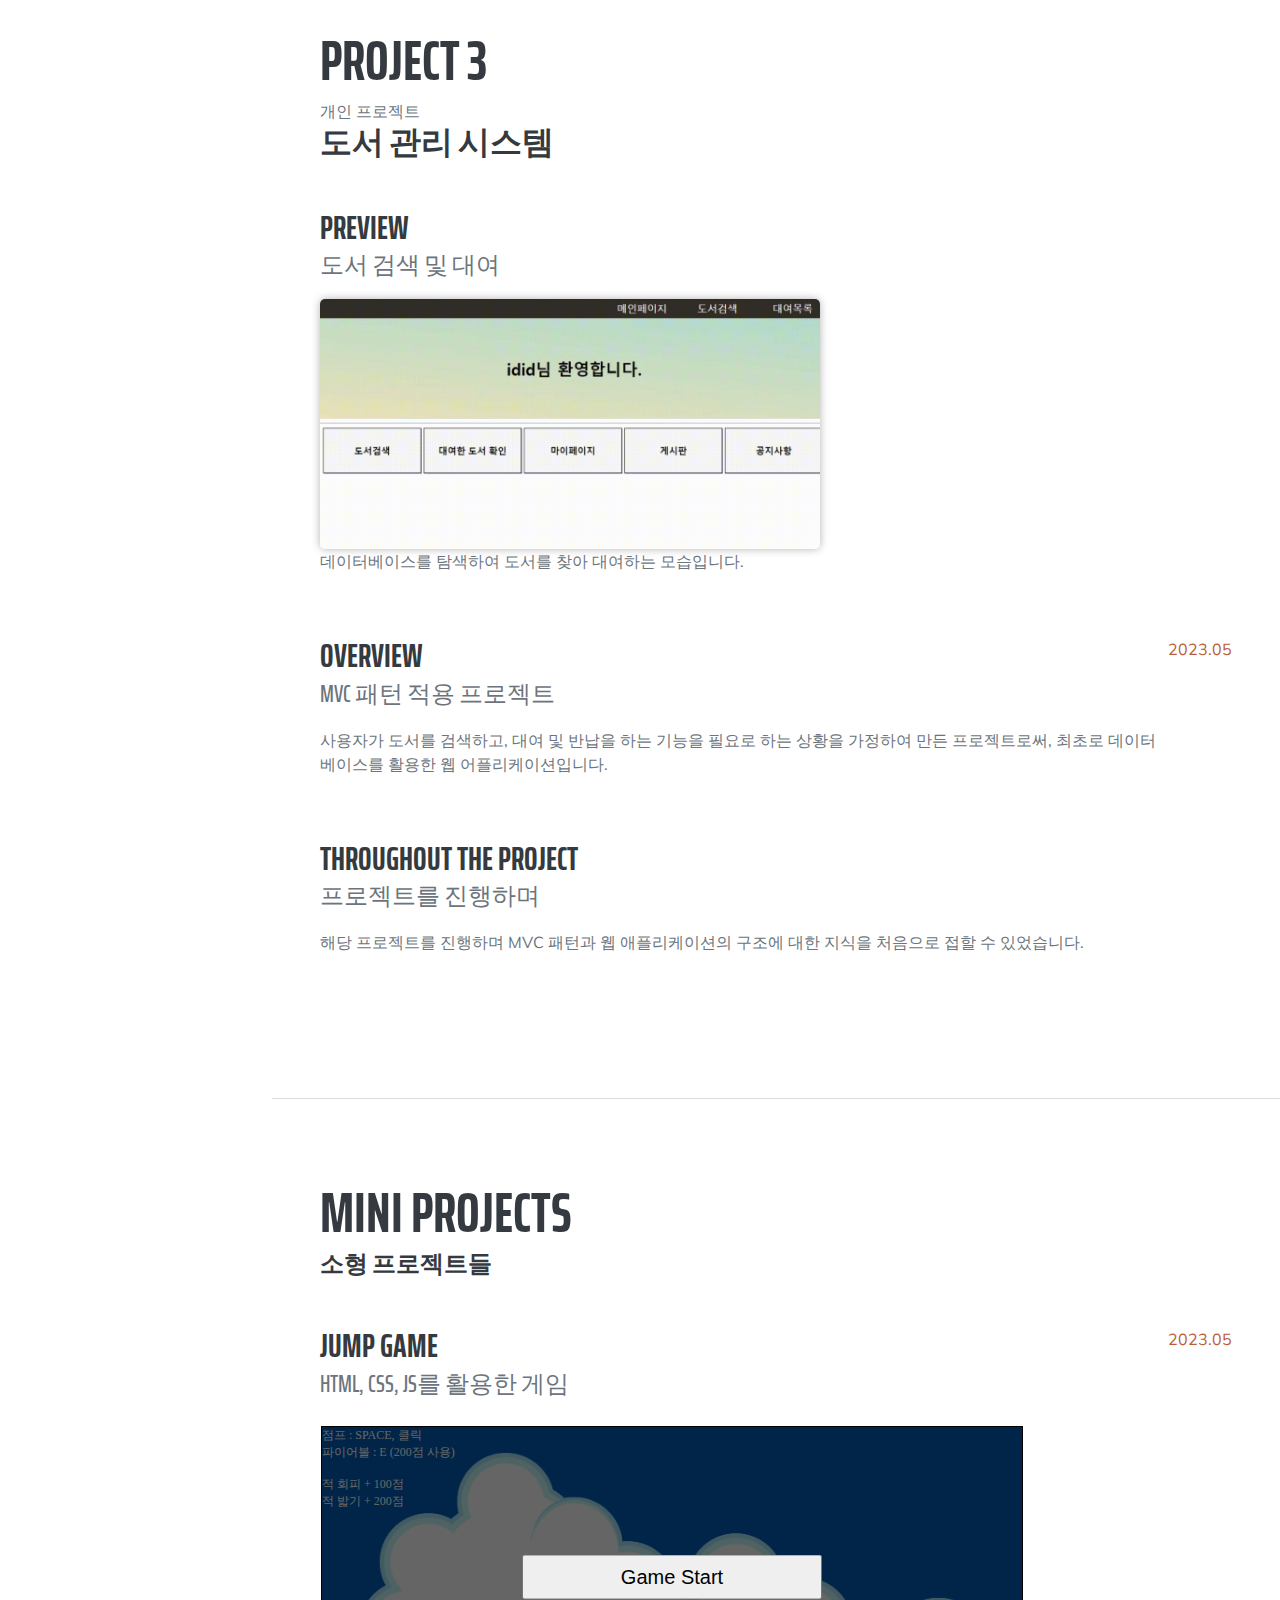
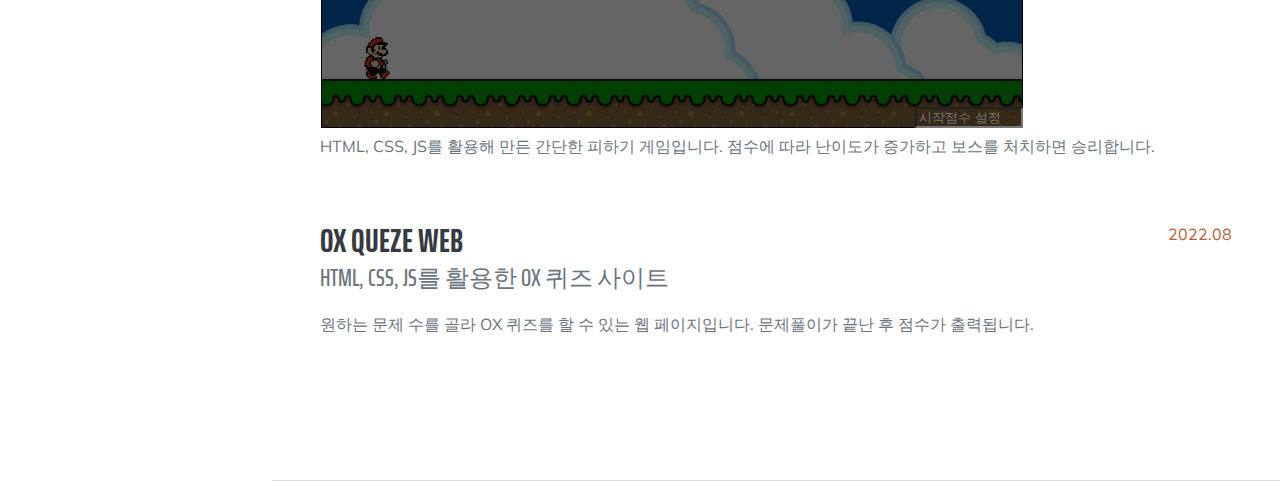
==== commit 6e34b5b4: "mini" ====
--- a/index.html
+++ b/index.html
@@ -587,7 +587,7 @@
                         </div>
                         <div class="flex-shrink-0"><span class="text-primary">2022.08</span></div>
                     </div>
-                    
+                    <!-- 
                     <div class="d-flex flex-column flex-md-row justify-content-between mb-5">
                         <div class="flex-grow-1">
                             <h3 class="mb-0">song crawler</h3>
@@ -600,7 +600,7 @@
                         </div>
                         <div class="flex-shrink-0"><span class="text-primary">2022.10</span></div>
                     </div>
-                    
+                     -->
                 </div>
             </section>
             <hr class="m-0" />
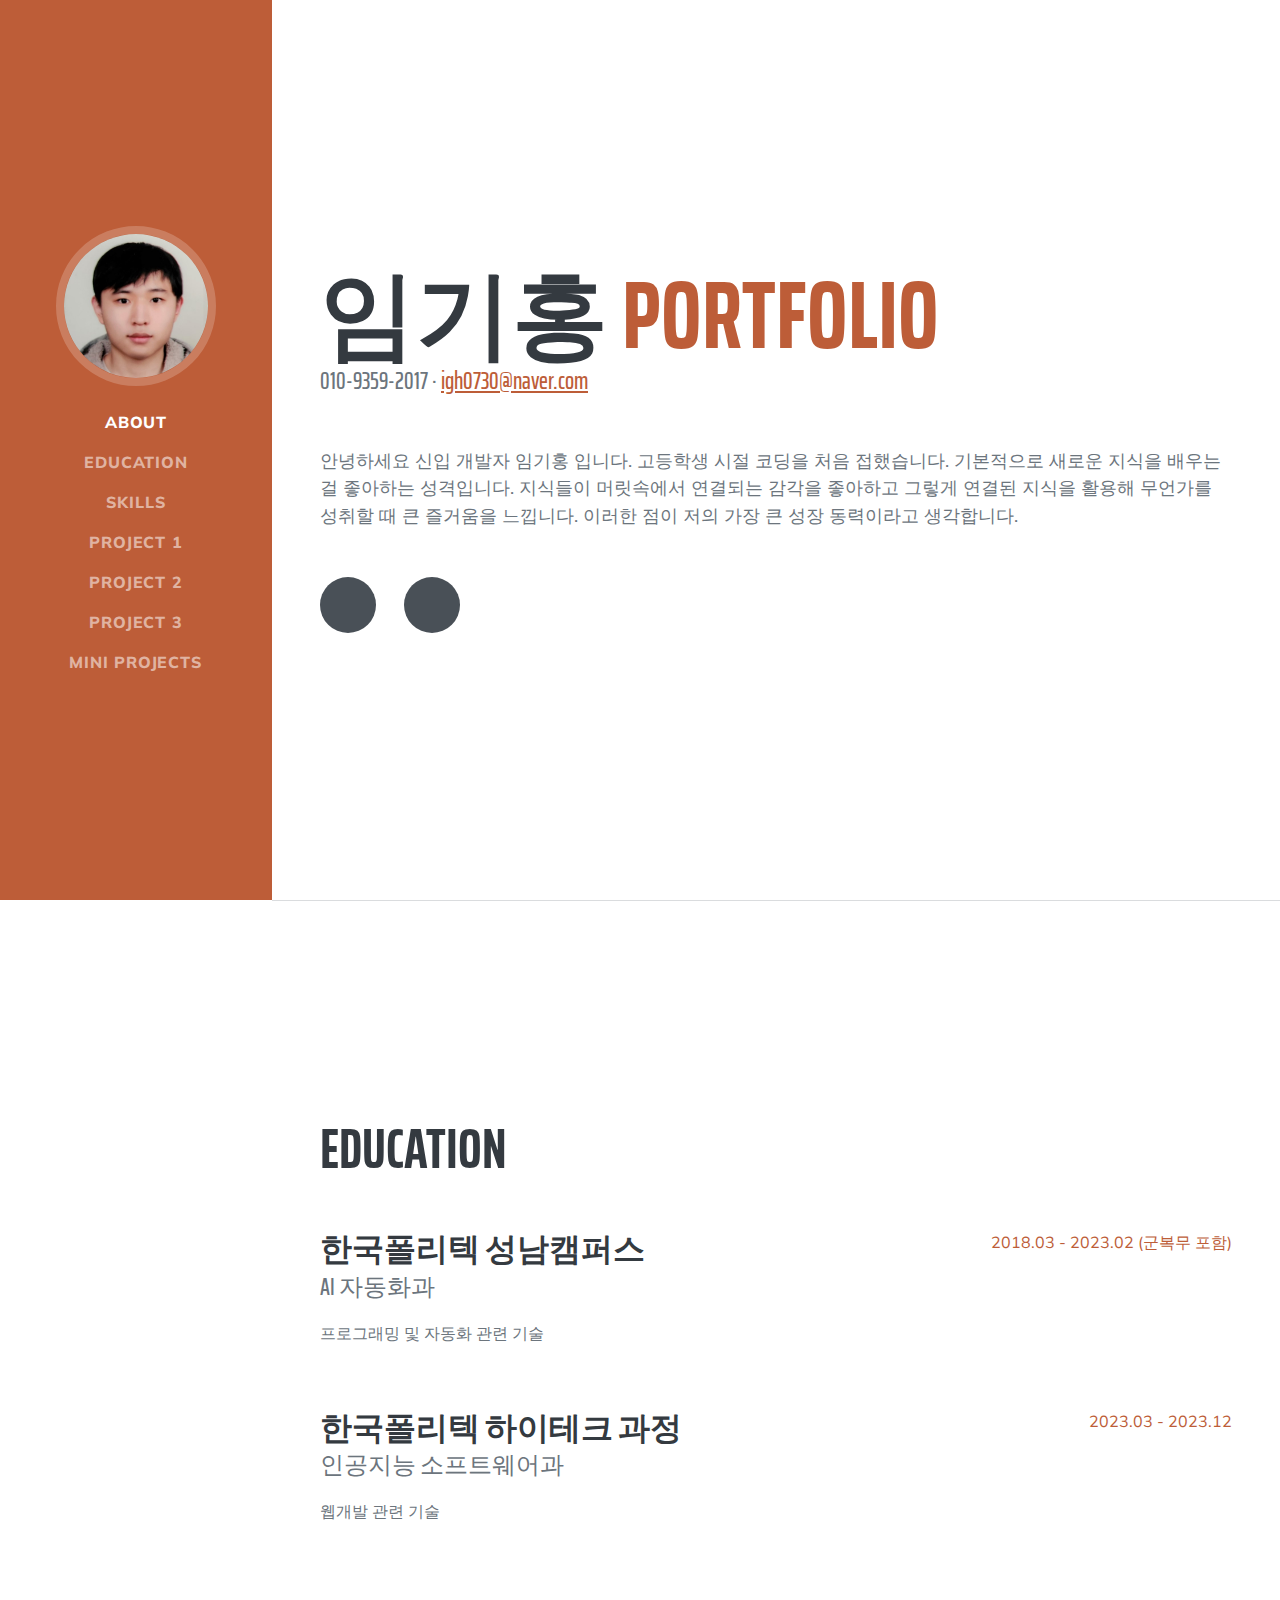
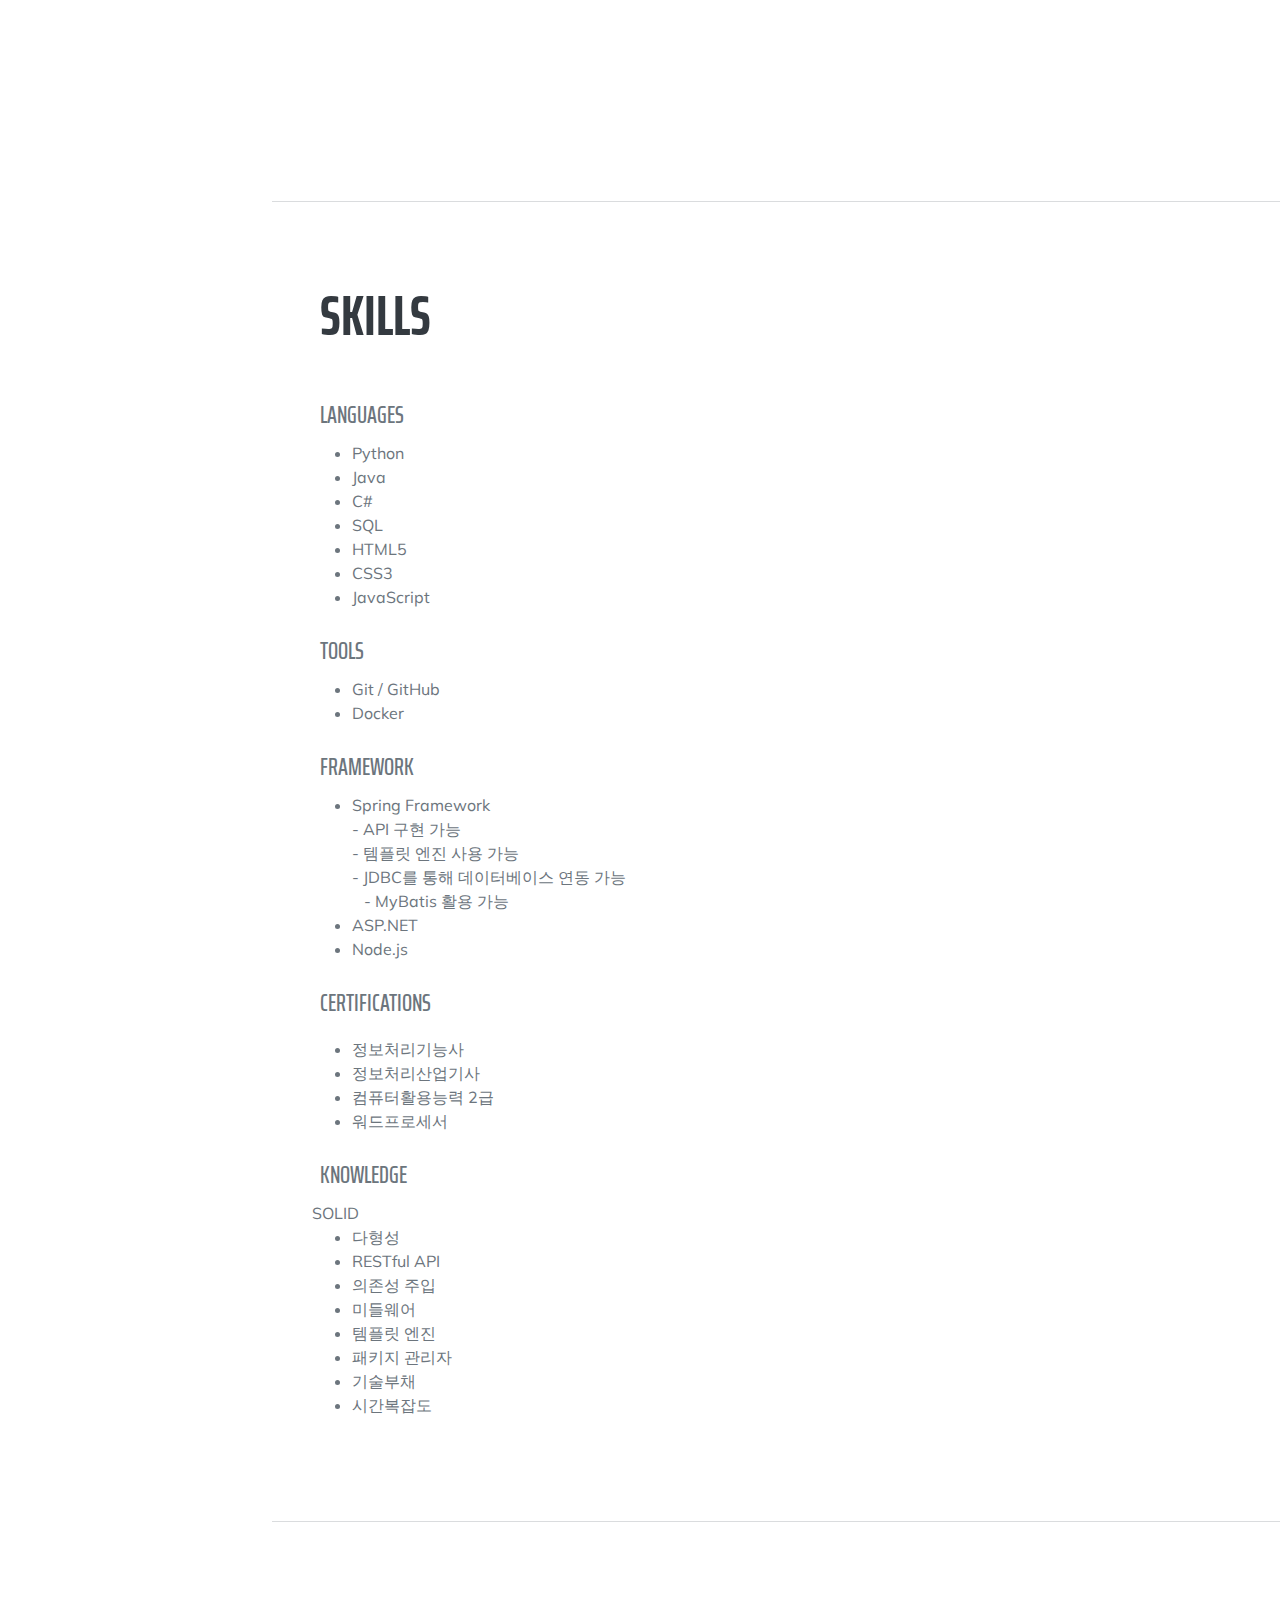
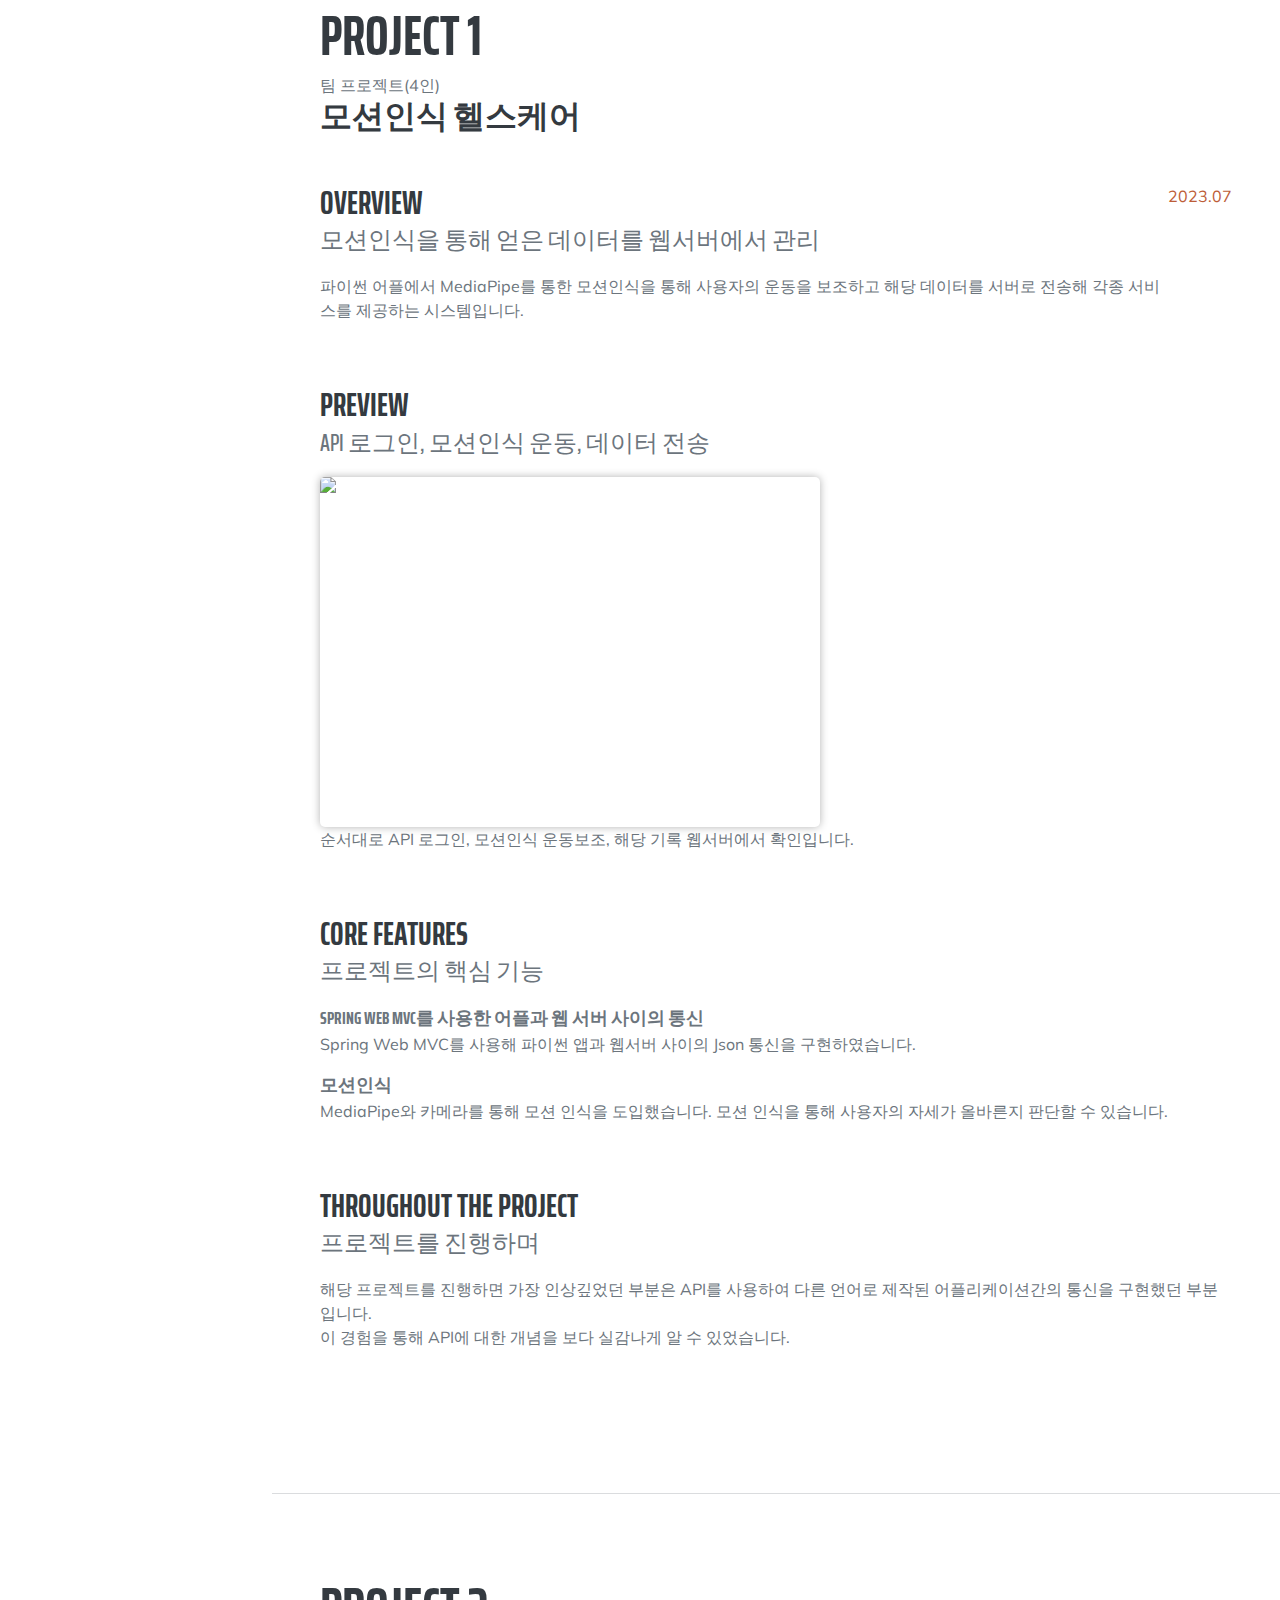
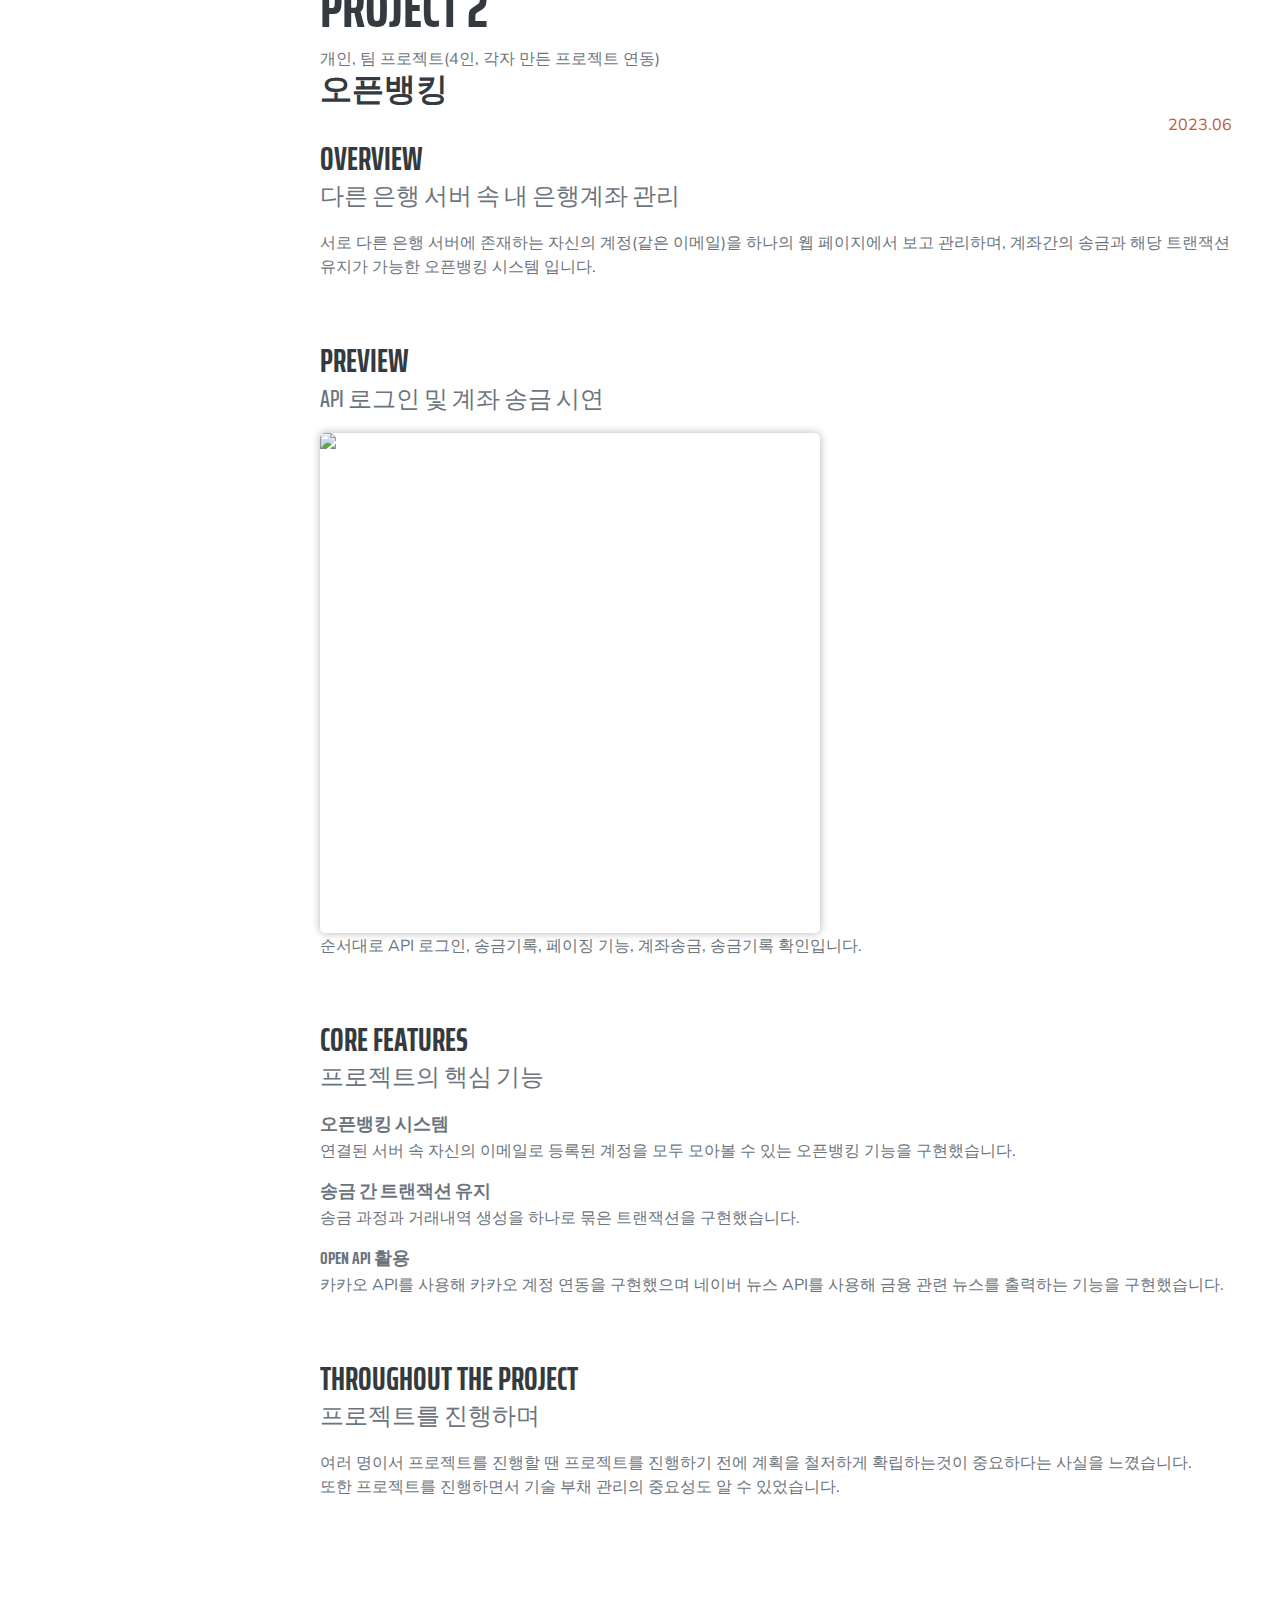
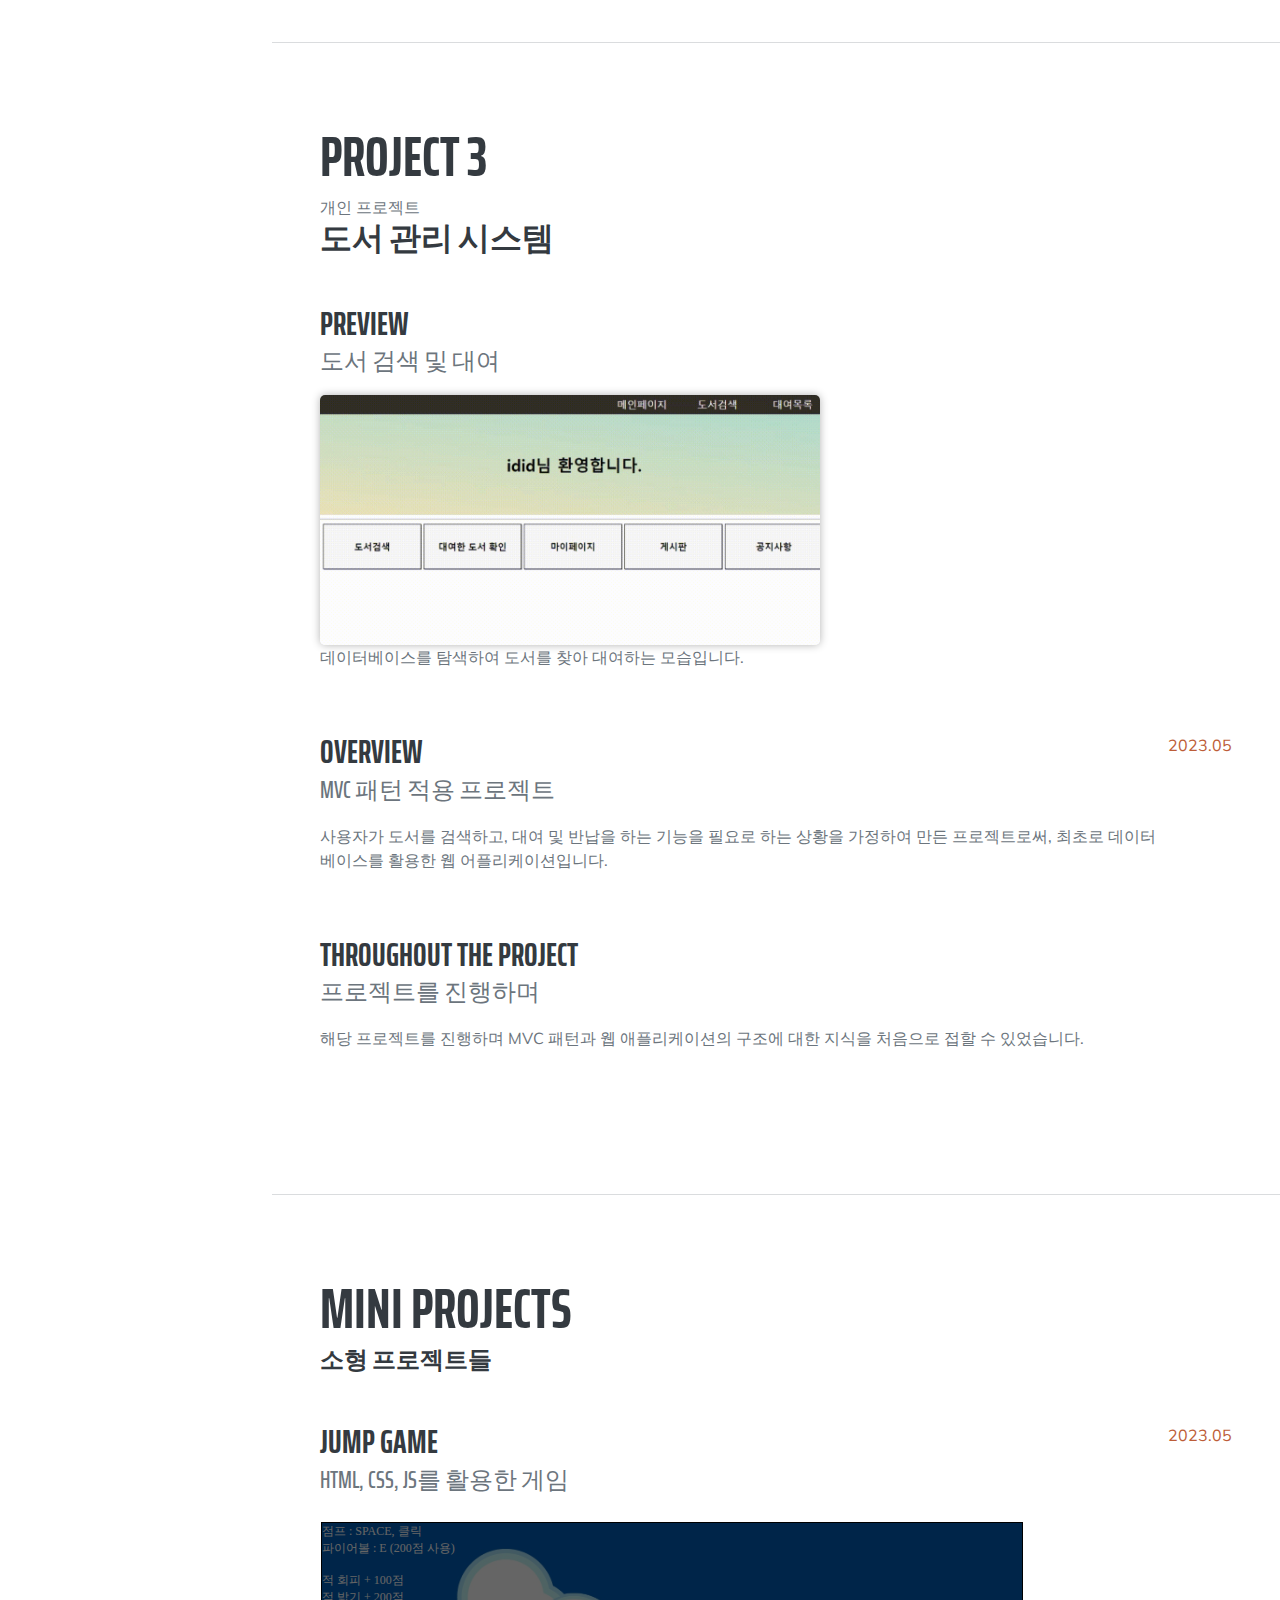
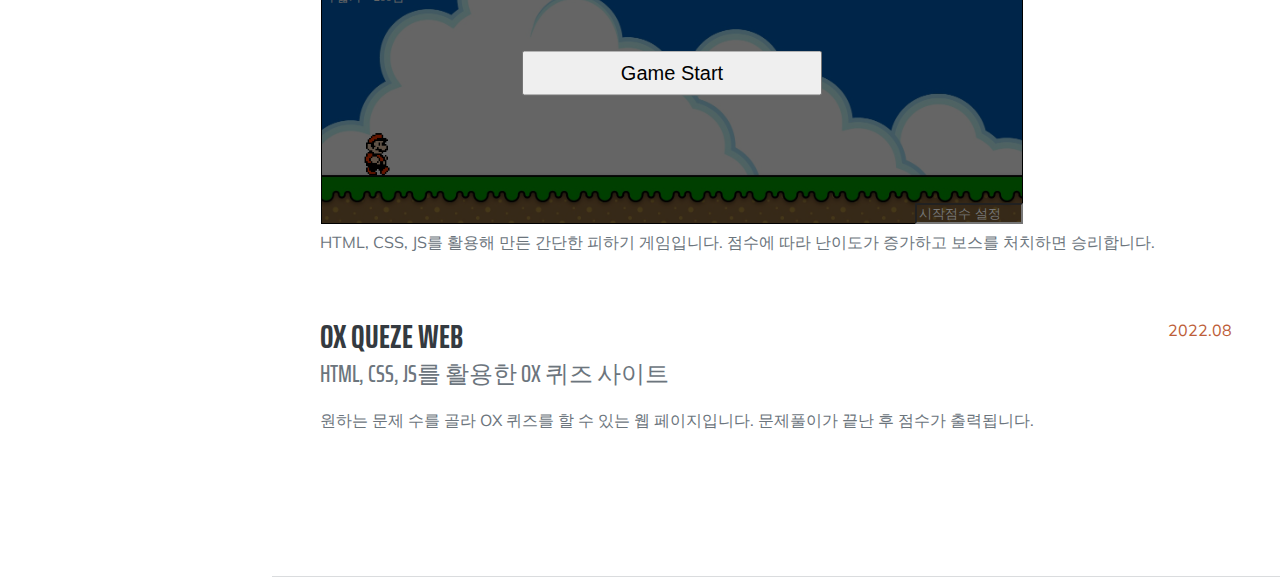
==== commit 4ea16f07: "skill (Framework) update" ====
--- a/index.html
+++ b/index.html
@@ -128,7 +128,7 @@
                         </li>
                         <li>
                             <span class="fa-li"><i class="fas fa-database"></i></span>
-                            Oracle SQL
+                            SQL
                         </li>
                         <li>
                             <span class="fa-li"><i class="fab fa-html5"></i></span>
@@ -166,8 +166,16 @@
                     <ul class="fa-ul mb-4">
                         <li>
                             <span class="fa-li"><i class="fa fa-leaf"></i></span>
-                            Spring Framework
-                        </li>
+                            Spring Framework<br>
+                            - API 구현 가능<br>
+                            - 템플릿 엔진 사용 가능<br>
+                            - JDBC를 통해 데이터베이스 연동 가능<br>
+                            &nbsp;&nbsp; - MyBatis 활용 가능<br>
+                        </li>
+                        
+
+
+
                         <li>
                             <span class="fa-li"><i class="fab fa-windows"></i></span>
                             ASP.NET
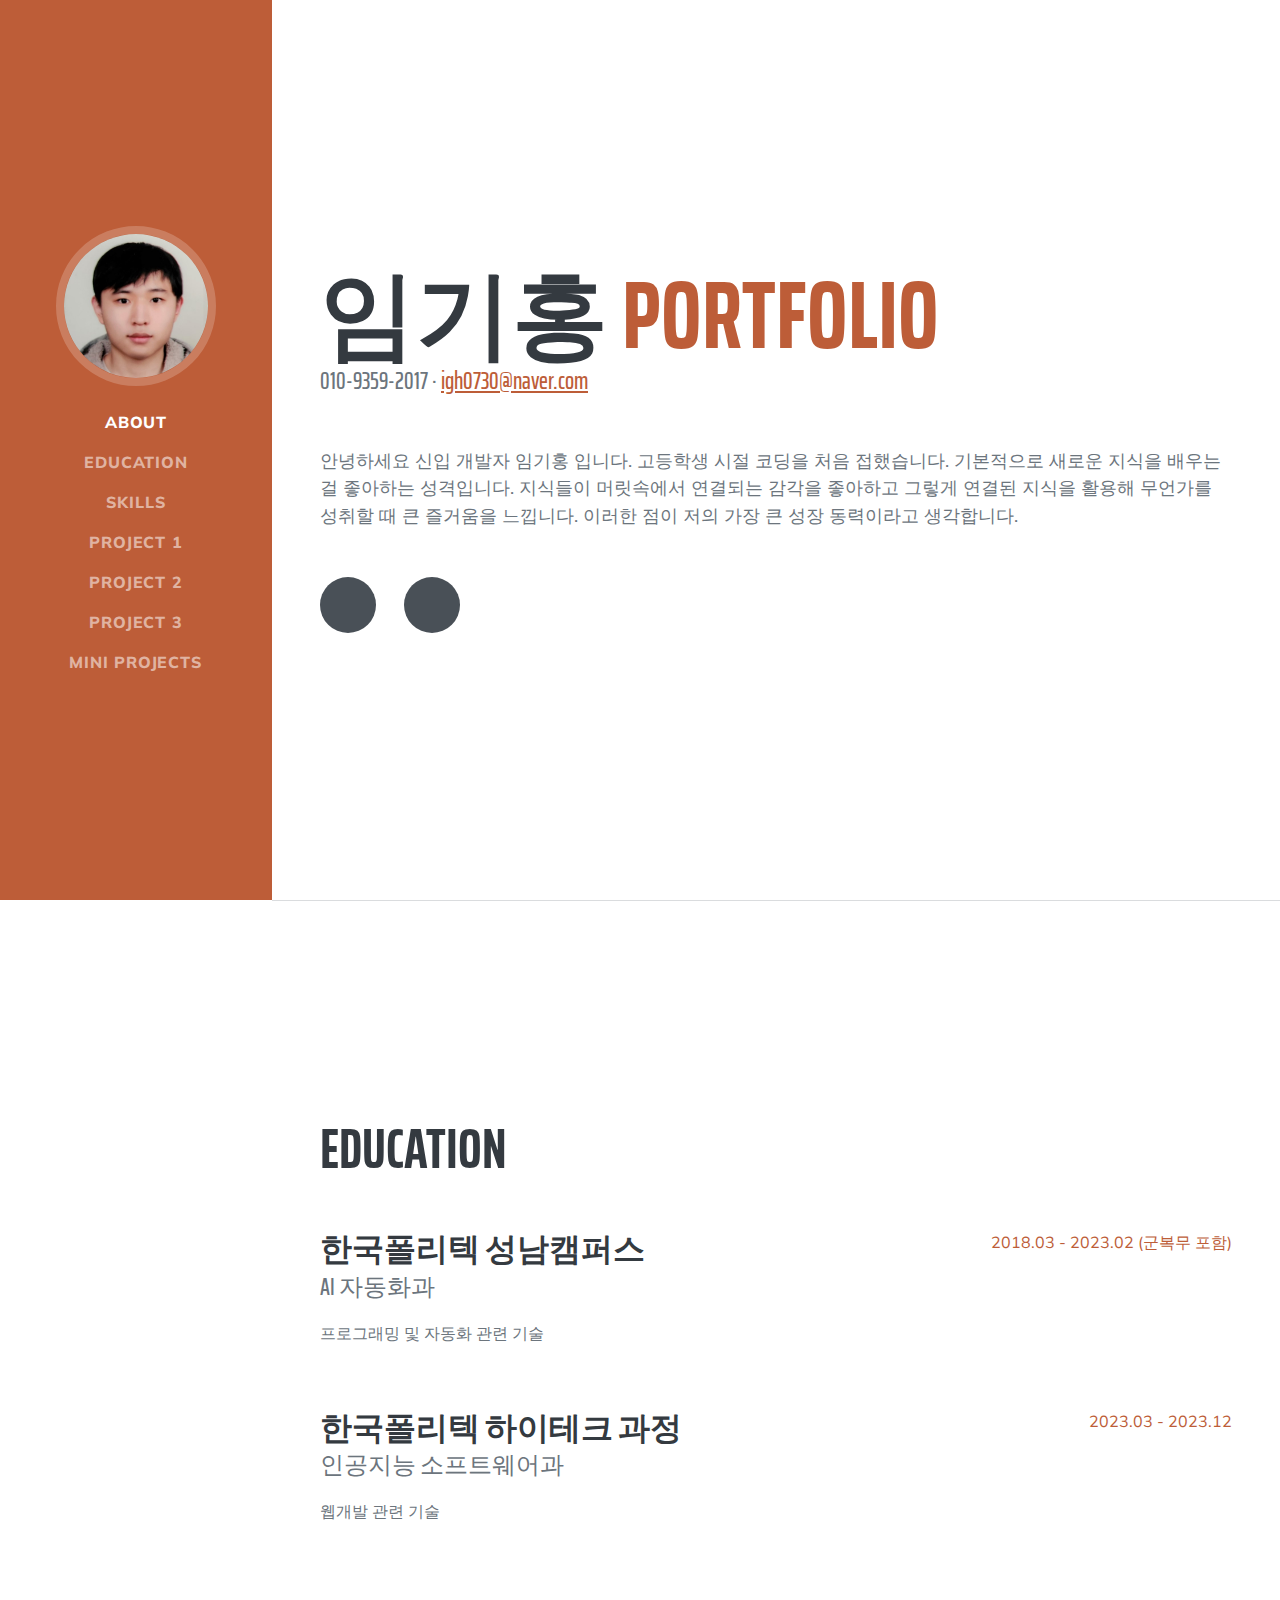
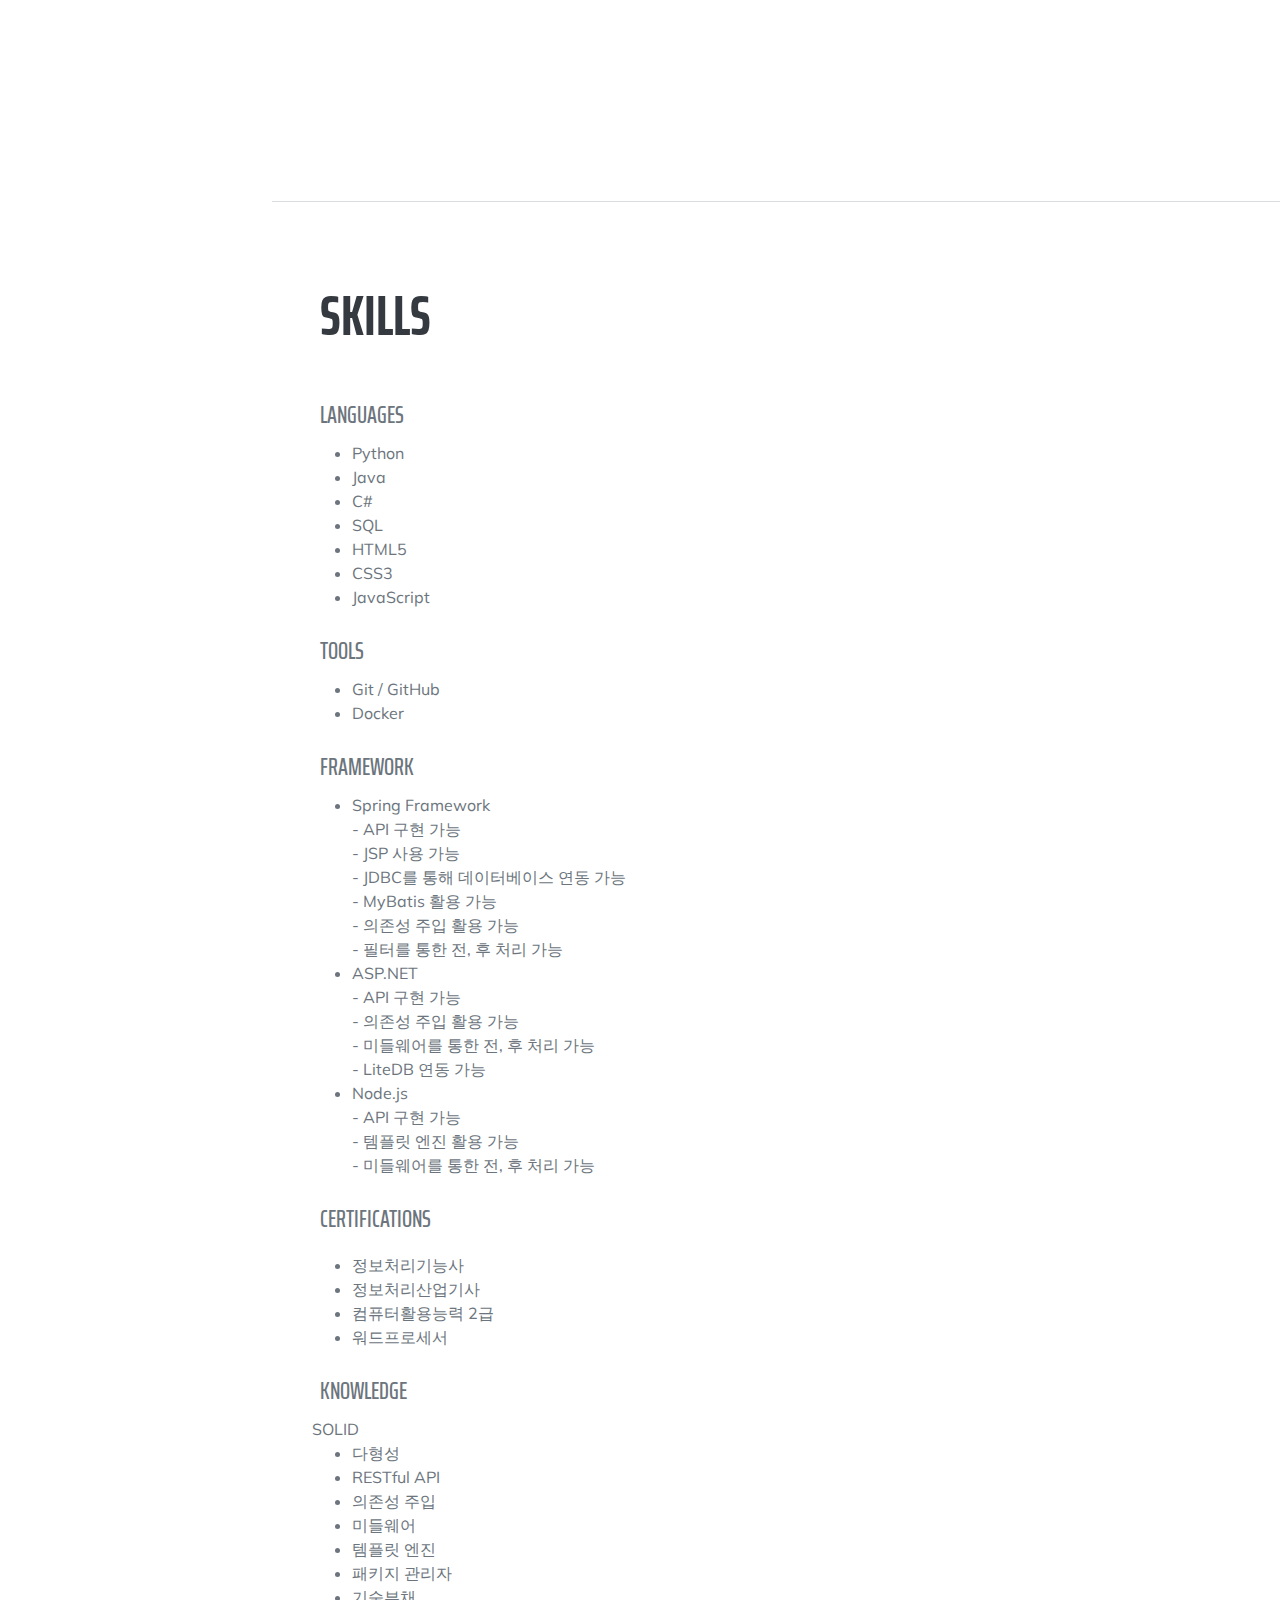
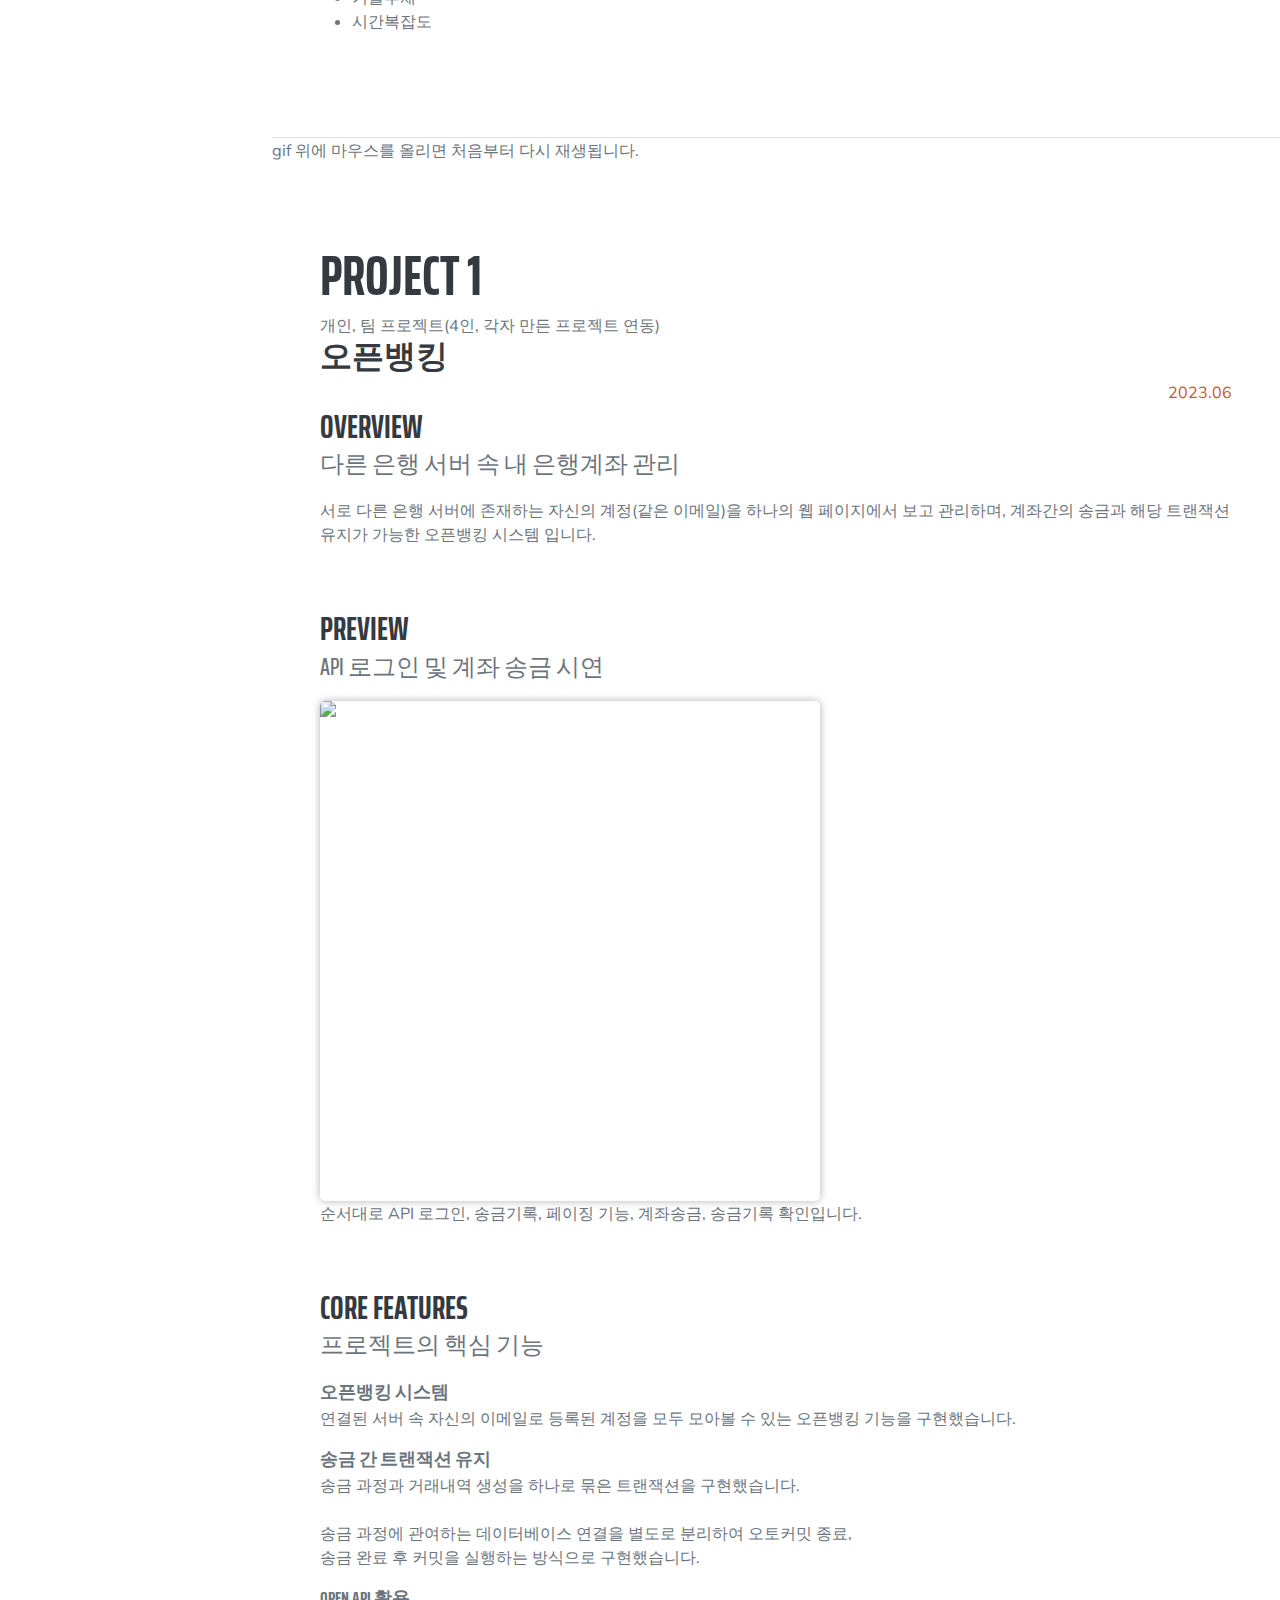
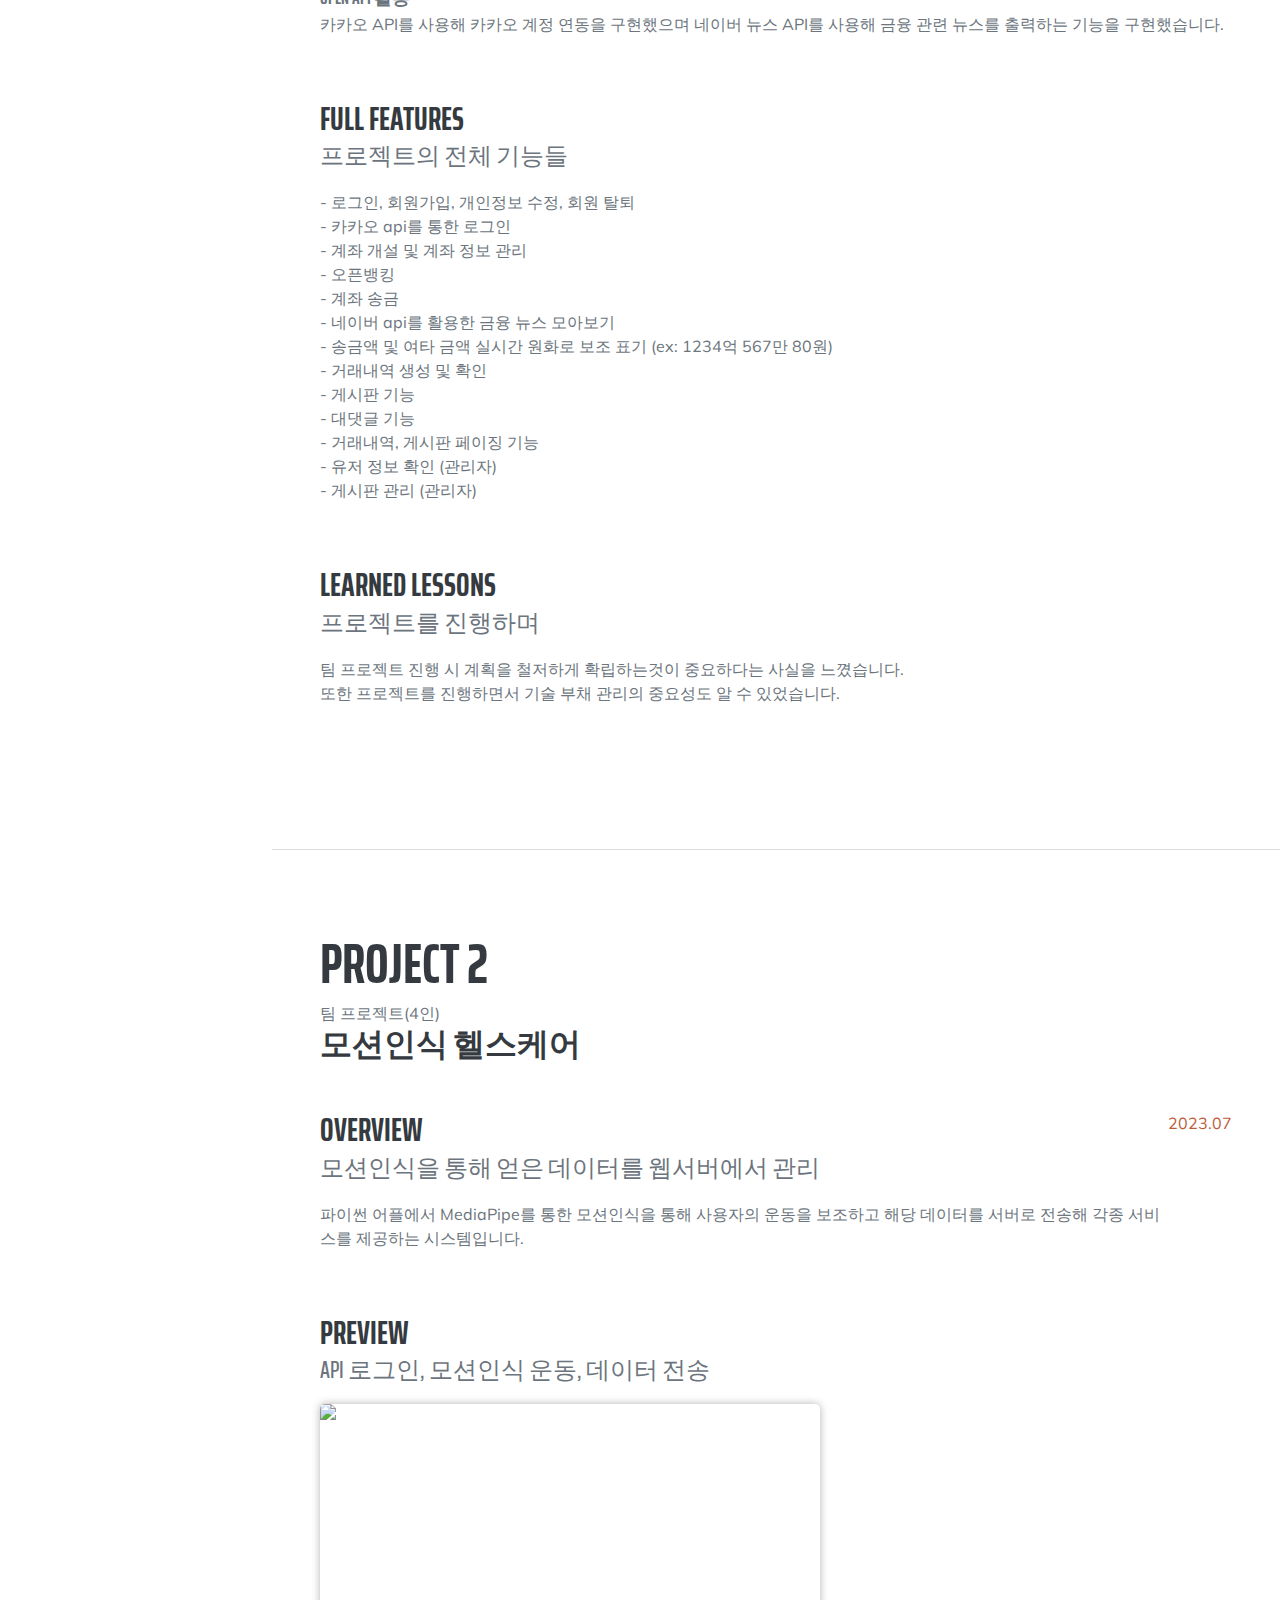
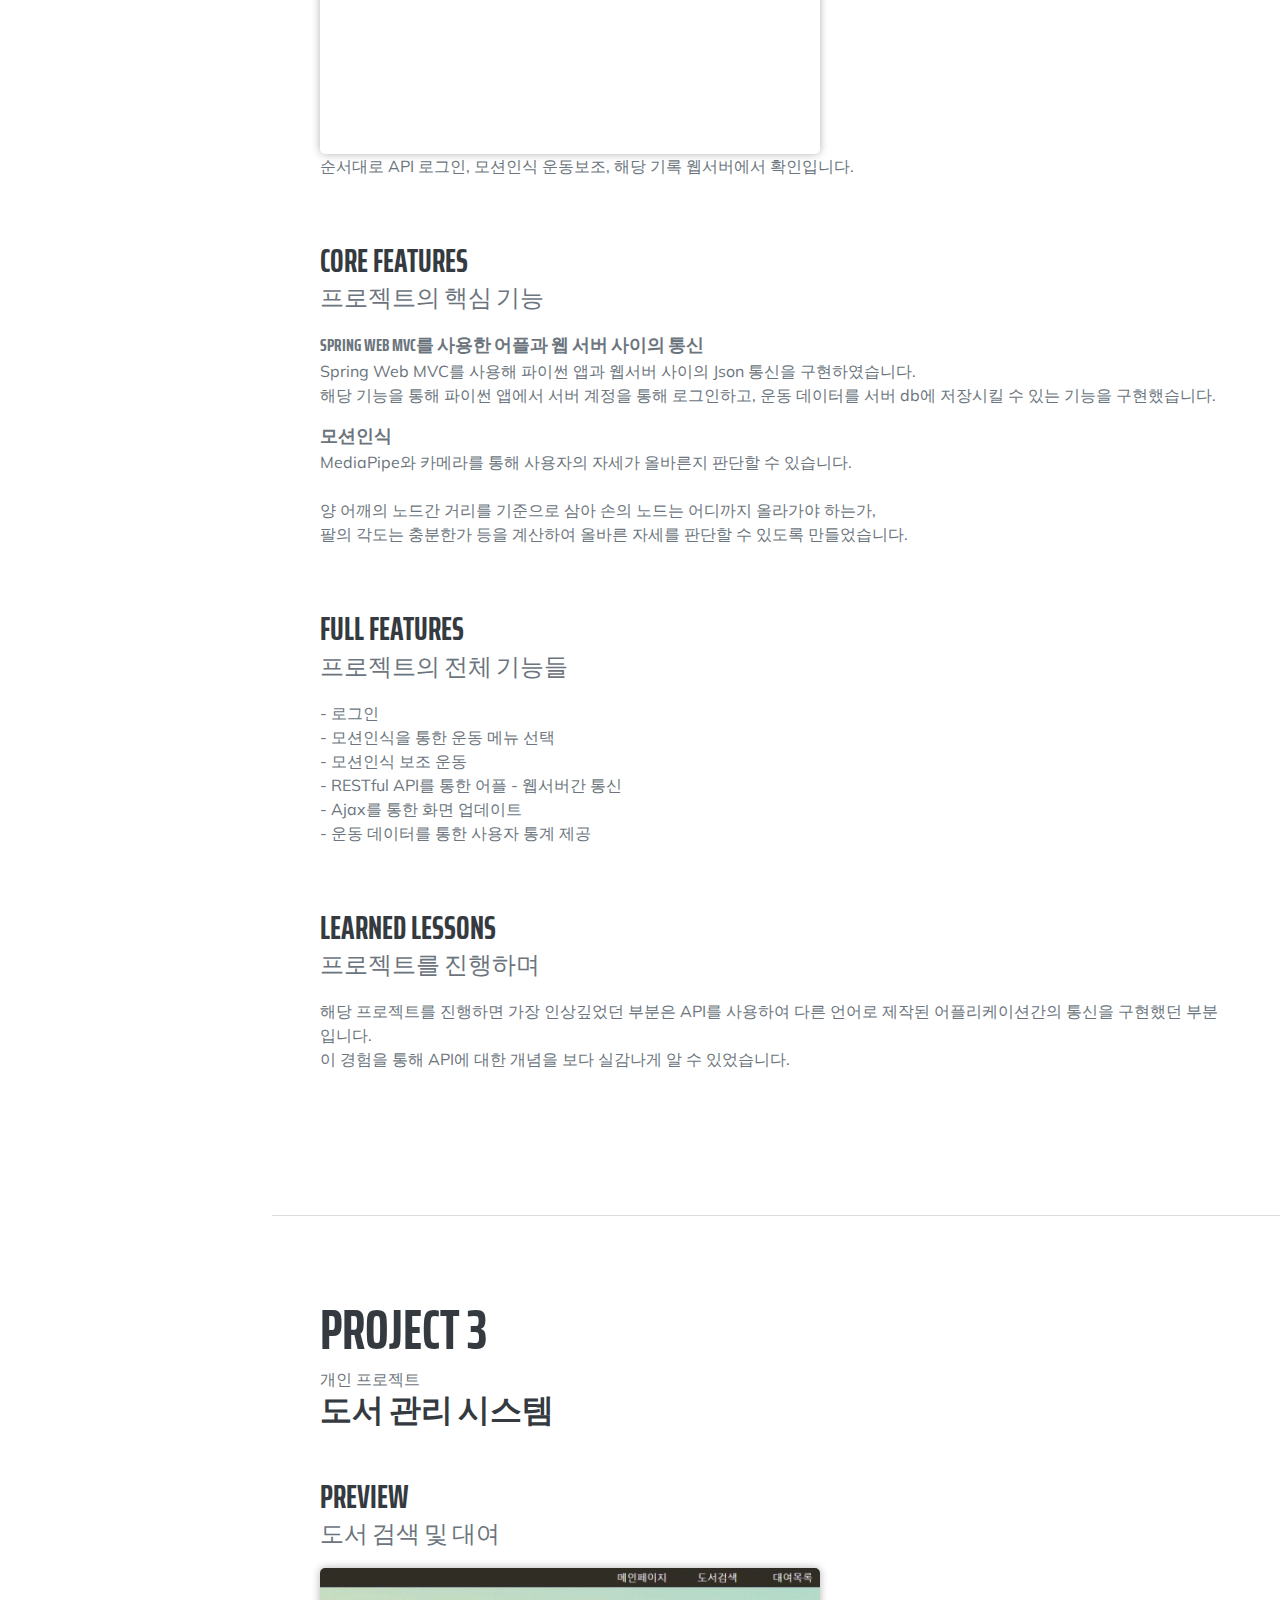
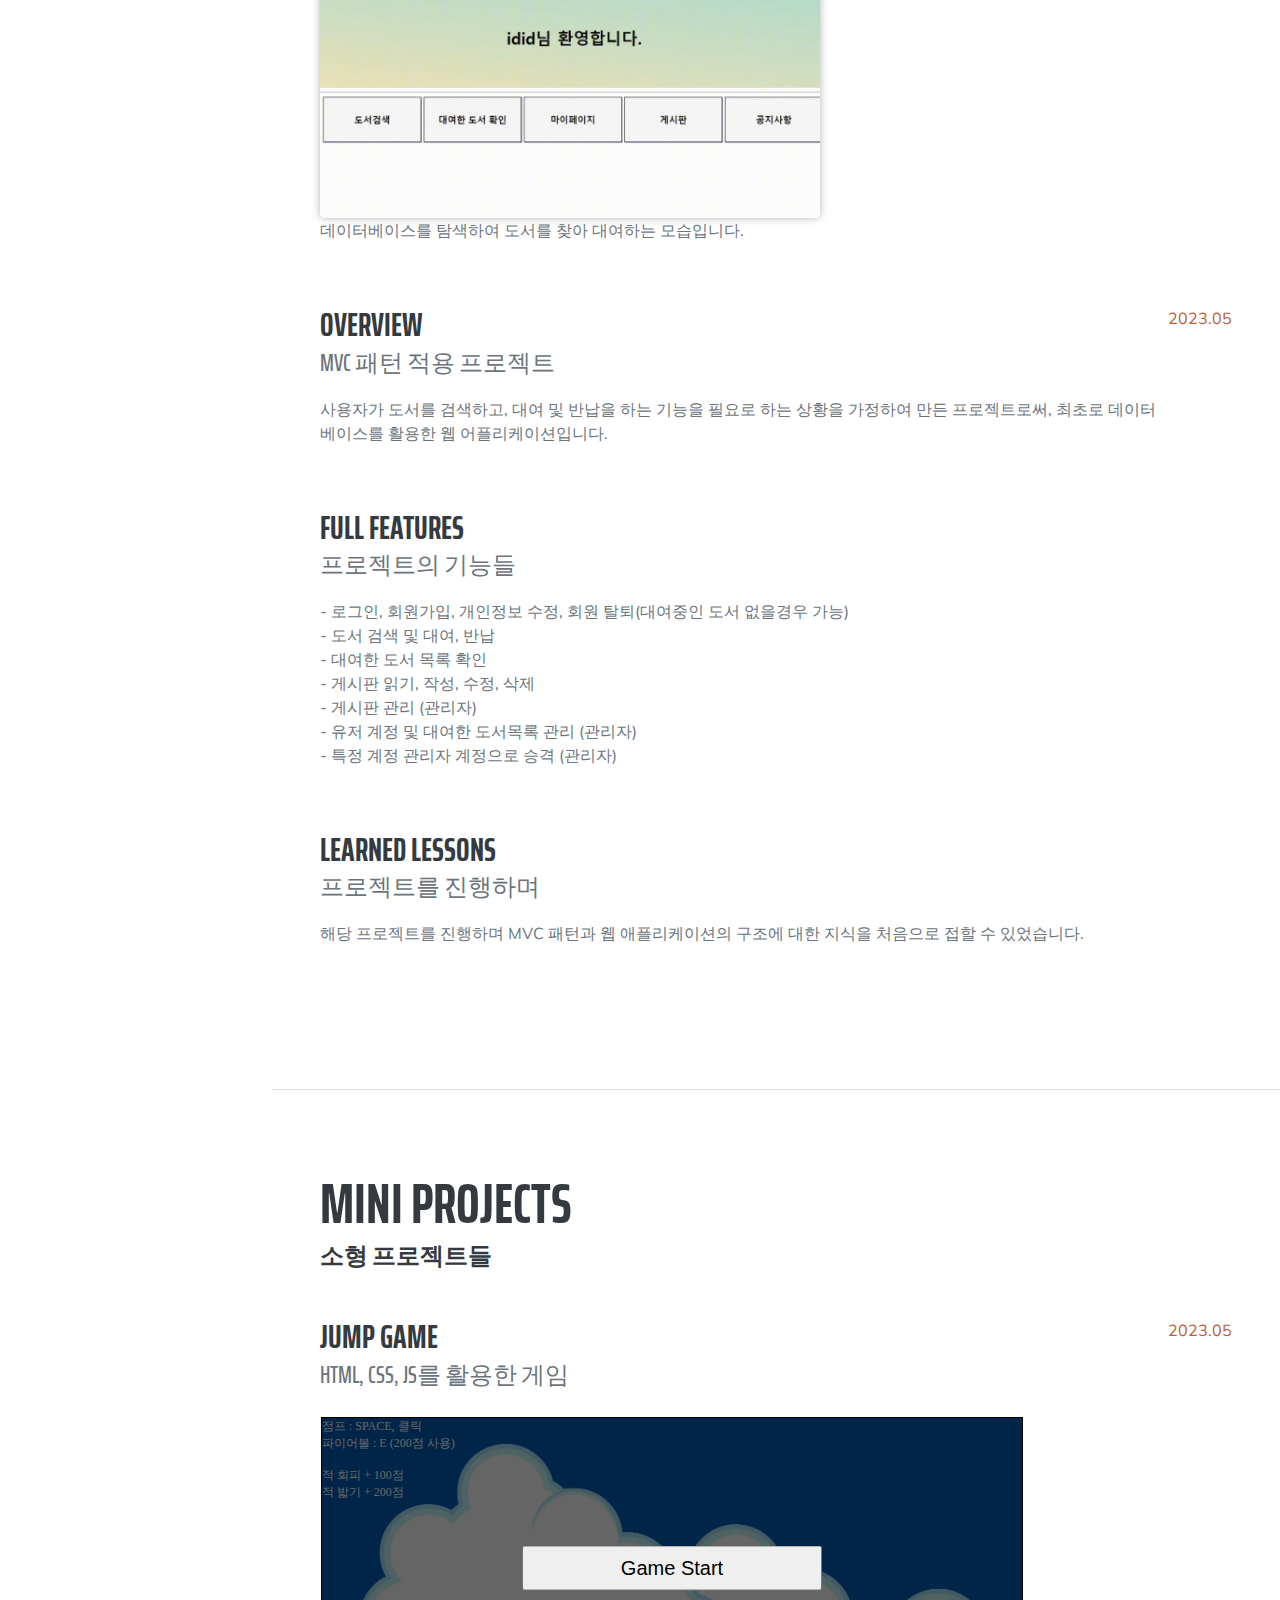
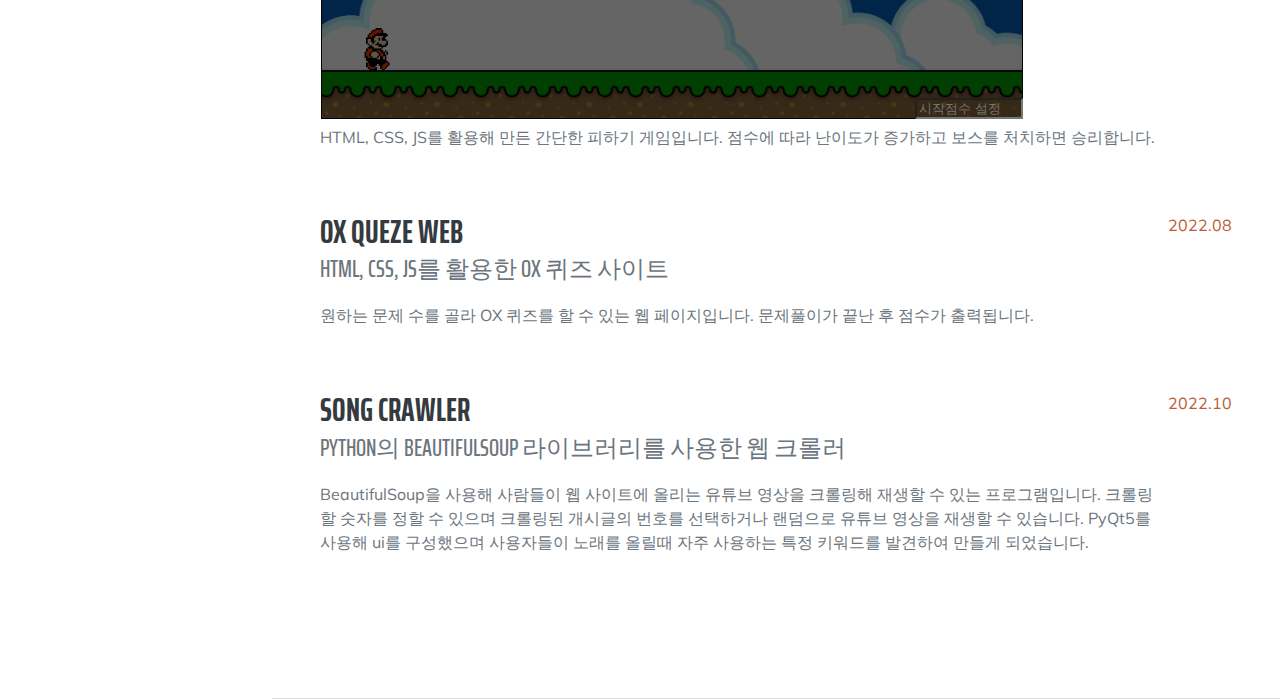
==== commit 6913dadb: "total update" ====
--- a/index.html
+++ b/index.html
@@ -22,7 +22,7 @@
         <!-- Navigation-->
         <nav class="navbar navbar-expand-lg navbar-dark bg-primary fixed-top" id="sideNav">
             <a class="navbar-brand js-scroll-trigger" href="#page-top">
-                <span class="d-block d-lg-none">Clarence Taylor</span>
+                <span class="d-block d-lg-none">Lim Kihong</span>
                 <span class="d-none d-lg-block"><img class="img-fluid img-profile rounded-circle mx-auto mb-2" src="assets/img/profile.jpg" alt="..." /></span>
             </a>
             <button class="navbar-toggler" type="button" data-bs-toggle="collapse" data-bs-target="#navbarResponsive" aria-controls="navbarResponsive" aria-expanded="false" aria-label="Toggle navigation"><span class="navbar-toggler-icon"></span></button>
@@ -142,10 +142,6 @@
                             <span class="fa-li"><i class="fab fa-js-square"></i></span>
                             JavaScript
                         </li>
-                        <!-- <li>
-                            <span class="fa-li"><i class="fas fa-check"></i></span>
-                            대부분의 라이브러리는 단시간에 응용 가능합니다.
-                        </li> -->
                     </ul>
                     <div class="subheading mb-2">tools</div>
                     <ul class="fa-ul mb-4">
@@ -168,21 +164,26 @@
                             <span class="fa-li"><i class="fa fa-leaf"></i></span>
                             Spring Framework<br>
                             - API 구현 가능<br>
-                            - 템플릿 엔진 사용 가능<br>
+                            - JSP 사용 가능<br>
                             - JDBC를 통해 데이터베이스 연동 가능<br>
-                            &nbsp;&nbsp; - MyBatis 활용 가능<br>
-                        </li>
-                        
-
-
-
+                            - MyBatis 활용 가능<br>
+                            - 의존성 주입 활용 가능<br>
+                            - 필터를 통한 전, 후 처리 가능<br>
+                        </li>
                         <li>
                             <span class="fa-li"><i class="fab fa-windows"></i></span>
-                            ASP.NET
+                            ASP.NET<br>
+                            - API 구현 가능<br>
+                            - 의존성 주입 활용 가능<br>
+                            - 미들웨어를 통한 전, 후 처리 가능<br>
+                            - LiteDB 연동 가능<br>
                         </li>
                         <li>
                             <span class="fa-li"><i class="fab fa-node-js"></i></span>
-                            Node.js
+                            Node.js<br>
+                            - API 구현 가능<br>
+                            - 템플릿 엔진 활용 가능<br>
+                            - 미들웨어를 통한 전, 후 처리 가능
                         </li>
                         <!-- <li>
                             <span class="fa-li"><i class="fas fa-dove"></i></span>
@@ -308,9 +309,122 @@
             </section>
             <hr class="m-0" />
             <!-- project1 -->
+            <!--/////////////////////////////////////////////////////////////////////////////////////////////////////////////////////-->
+            gif 위에 마우스를 올리면 처음부터 다시 재생됩니다.
             <section class="resume-section" id="project1">
                 <div class="resume-section-content">
                     <h2 class="mb-1">project 1</h2>
+                    <p class="mb-0">개인, 팀 프로젝트(4인, 각자 만든 프로젝트 연동)</p>
+                    <h3 class="mb-1">오픈뱅킹</h3>
+                    <div class="d-flex flex-column flex-md-row justify-content-between mb-1">
+                        <div></div>
+                        <div class="flex-shrink-0"><span class="text-primary">2023.06</span></div>
+                    </div>
+                    <div class="d-flex flex-column flex-md-row justify-content-between mb-5">
+                        <div class="flex-grow-1">
+                            <h3 class="mb-0">Overview</h3>
+                            <div class="subheading mb-3">다른 은행 서버 속 내 은행계좌 관리</div>
+                            <p>서로 다른 은행 서버에 존재하는 자신의 계정(같은 이메일)을 하나의 웹 페이지에서 보고 관리하며, 
+                                계좌간의 송금과 해당 트랜잭션 유지가 가능한 오픈뱅킹 시스템 입니다.</p>
+
+                        </div>
+                        <!--<div class="flex-shrink-0"><span class="text-primary">2023.06.16 ~ 2023.06.30</span></div>-->
+                    </div>
+                    
+                    
+                    <div class="d-flex flex-column flex-md-row justify-content-between mb-5">
+                        <div class="flex-grow-1">
+                            <h3 class="mb-0">Preview</h3>
+                            <div class="subheading mb-3">api 로그인 및 계좌 송금 시연</div>
+                            <div style="
+                            position: relative; overflow: hidden;
+                            width: 500px; 
+                            height: 500px;
+                            border-radius: 5px;
+                            box-shadow: 0px 0px 8px rgba(0, 0, 0, 0.3);
+                            ">
+                                <img style="
+                                position: absolute;
+                                top: -2px;
+                                left: -2px;
+                                width: 504px; 
+                                height: 504px;
+                                " src="assets/img/loginAndTransfer2.gif" 
+                                alt=""
+                                data-animated="assets/img/loginAndTransfer2.gif" 
+                                data-static="assets/img/loginAndTransfer2_static.png" 
+                                class="hov-anim">
+                            </div>
+                            <p>순서대로 API 로그인, 송금기록, 페이징 기능, 계좌송금, 송금기록 확인입니다.</p>
+
+                        </div>
+                    </div>
+
+                    
+                    <div class="d-flex flex-column flex-md-row justify-content-between mb-5">
+                        <div class="flex-grow-1">
+                            <h3 class="mb-0">Core Features</h3>
+                            <div class="subheading mb-3">프로젝트의 핵심 기능</div>
+                            <div class="subheading mb-0" style="font-size: 18px; font-weight: bold;">오픈뱅킹 시스템</div>
+                            <p>
+                                연결된 서버 속 자신의 이메일로 등록된 계정을 모두 모아볼 수 있는 오픈뱅킹 기능을 구현했습니다.<br>
+                            </p>
+                            <div class="subheading mb-0" style="font-size: 18px; font-weight: bold;">송금 간 트랜잭션 유지</div>
+                            <p>
+                                송금 과정과 거래내역 생성을 하나로 묶은 트랜잭션을 구현했습니다.<br>
+                                <br>
+                                송금 과정에 관여하는 데이터베이스 연결을 별도로 분리하여 오토커밋 종료,<br>
+                                송금 완료 후 커밋을 실행하는 방식으로 구현했습니다.
+                            </p>
+                            <div class="subheading mb-0" style="font-size: 18px; font-weight: bold;">Open Api 활용</div>
+                            <p>
+                                카카오 API를 사용해 카카오 계정 연동을 구현했으며 네이버 뉴스 API를 사용해 금융 관련 뉴스를 출력하는 기능을 구현했습니다.
+                            </p>
+                        </div>
+                        <div class="flex-shrink-0"><span class="text-primary"></span></div>
+                    </div>
+                    <div class="d-flex flex-column flex-md-row justify-content-between mb-5">
+                        <div class="flex-grow-1">
+                            <h3 class="mb-0">Full Features</h3>
+                            <div class="subheading mb-3">프로젝트의 전체 기능들</div>
+                            <p>
+                                - 로그인, 회원가입, 개인정보 수정, 회원 탈퇴<br>
+                                - 카카오 api를 통한 로그인<br>
+                                - 계좌 개설 및 계좌 정보 관리<br>
+                                - 오픈뱅킹<br>
+                                - 계좌 송금<br>
+                                - 네이버 api를 활용한 금융 뉴스 모아보기<br>
+                                - 송금액 및 여타 금액 실시간 원화로 보조 표기 (ex: 1234억 567만 80원)<br>
+                                - 거래내역 생성 및 확인<br>
+                                - 게시판 기능<br>
+                                - 대댓글 기능<br>
+                                - 거래내역, 게시판 페이징 기능<br>
+                                - 유저 정보 확인 (관리자)<br>
+                                - 게시판 관리 (관리자)
+                            </p>
+                        </div>
+                        <div class="flex-shrink-0"><span class="text-primary"></span></div>
+                    </div>
+                    <div class="d-flex flex-column flex-md-row justify-content-between mb-5">
+                        <div class="flex-grow-1">
+                            <h3 class="mb-0">Learned Lessons</h3>
+                            <div class="subheading mb-3">프로젝트를 진행하며</div>
+                            <p>
+                                팀 프로젝트 진행 시 계획을 철저하게 확립하는것이 중요하다는 사실을 느꼈습니다.<br>
+                                또한 프로젝트를 진행하면서 기술 부채 관리의 중요성도 알 수 있었습니다.
+                            </p>
+                        </div>
+                        <div class="flex-shrink-0"><span class="text-primary"></span></div>
+                    </div>
+                    <a class="social-icon" href="https://github.com/OQOOO/OpenBankingProject"><i class="fab fa-github fa-3x"></i></a>
+                </div>
+            </section>
+            <hr class="m-0" />
+            <!-- project 2 -->
+            <!--/////////////////////////////////////////////////////////////////////////////////////////////////////////////////////-->
+            <section class="resume-section" id="project2">
+                <div class="resume-section-content">
+                    <h2 class="mb-1">project 2</h2>
                     <p class="mb-0">팀 프로젝트(4인)</p>
                     <h3 class="mb-5">모션인식 헬스케어</h3>
                     <div class="d-flex flex-column flex-md-row justify-content-between mb-5">
@@ -355,11 +469,17 @@
                             <div class="subheading mb-3">프로젝트의 핵심 기능</div>
                             <div class="subheading mb-0" style="font-size: 18px; font-weight: bold;">Spring Web MVC를 사용한 어플과 웹 서버 사이의 통신</div>
                             <p>
-                                Spring Web MVC를 사용해 파이썬 앱과 웹서버 사이의 Json 통신을 구현하였습니다.
+                                Spring Web MVC를 사용해 파이썬 앱과 웹서버 사이의 Json 통신을 구현하였습니다.<br>
+                                
+                                해당 기능을 통해 파이썬 앱에서 서버 계정을 통해 로그인하고, 운동 데이터를 서버 db에 저장시킬 수 있는 기능을 구현했습니다.<br>
                             </p>
                             <div class="subheading mb-0" style="font-size: 18px; font-weight: bold;">모션인식</div>
                             <p>
-                                MediaPipe와 카메라를 통해 모션 인식을 도입했습니다. 모션 인식을 통해 사용자의 자세가 올바른지 판단할 수 있습니다.
+                                MediaPipe와 카메라를 통해 사용자의 자세가 올바른지 판단할 수 있습니다.<br>
+                                <br>
+                                양 어깨의 노드간 거리를 기준으로 삼아 손의 노드는 어디까지 올라가야 하는가,<br>
+                                팔의 각도는 충분한가 등을 계산하여 올바른 자세를 판단할 수 있도록 만들었습니다.
+                                
                             </p>
 
                         </div>
@@ -367,7 +487,7 @@
                     </div>
                     <div class="d-flex flex-column flex-md-row justify-content-between mb-5">
                         <div class="flex-grow-1">
-                            <!-- <h3 class="mb-0">Full Features</h3>
+                            <h3 class="mb-0">Full Features</h3>
                             <div class="subheading mb-3">프로젝트의 전체 기능들</div>
                             <p>
                                 - 로그인<br>
@@ -376,9 +496,13 @@
                                 - RESTful API를 통한 어플 - 웹서버간 통신<br>
                                 - Ajax를 통한 화면 업데이트<br>
                                 - 운동 데이터를 통한 사용자 통계 제공<br>
-                            </p>  -->
-                            <!---->
-                            <h3 class="mb-0">Throughout the Project</h3>
+                            </p>
+                        </div>
+                        <div class="flex-shrink-0"><span class="text-primary"></span></div>
+                    </div>
+                    <div class="d-flex flex-column flex-md-row justify-content-between mb-5">
+                        <div class="flex-grow-1">
+                            <h3 class="mb-0">Learned Lessons</h3>
                             <div class="subheading mb-3">프로젝트를 진행하며</div>
                             <p>
                                 해당 프로젝트를 진행하면 가장 인상깊었던 부분은 API를 사용하여 다른 언어로 제작된 어플리케이션간의 통신을 구현했던 부분입니다.<br>
@@ -391,111 +515,12 @@
                 </div>
             </section>
             <hr class="m-0" />
-            <!-- project2 -->
-            <section class="resume-section" id="project2">
-                <div class="resume-section-content">
-                    <h2 class="mb-1">project 2</h2>
-                    <p class="mb-0">개인, 팀 프로젝트(4인, 각자 만든 프로젝트 연동)</p>
-                    <h3 class="mb-1">오픈뱅킹</h3>
-                    <div class="d-flex flex-column flex-md-row justify-content-between mb-1">
-                        <div></div>
-                        <div class="flex-shrink-0"><span class="text-primary">2023.06</span></div>
-                    </div>
-                    <div class="d-flex flex-column flex-md-row justify-content-between mb-5">
-                        <div class="flex-grow-1">
-                            <h3 class="mb-0">Overview</h3>
-                            <div class="subheading mb-3">다른 은행 서버 속 내 은행계좌 관리</div>
-                            <p>서로 다른 은행 서버에 존재하는 자신의 계정(같은 이메일)을 하나의 웹 페이지에서 보고 관리하며, 
-                                계좌간의 송금과 해당 트랜잭션 유지가 가능한 오픈뱅킹 시스템 입니다.</p>
-
-                        </div>
-                        <!--<div class="flex-shrink-0"><span class="text-primary">2023.06.16 ~ 2023.06.30</span></div>-->
-                    </div>
-                    
-                    
-                    <div class="d-flex flex-column flex-md-row justify-content-between mb-5">
-                        <div class="flex-grow-1">
-                            <h3 class="mb-0">Preview</h3>
-                            <div class="subheading mb-3">api 로그인 및 계좌 송금 시연</div>
-                            <div style="
-                            position: relative; overflow: hidden;
-                            width: 500px; 
-                            height: 500px;
-                            border-radius: 5px;
-                            box-shadow: 0px 0px 8px rgba(0, 0, 0, 0.3);
-                            ">
-                                <img style="
-                                position: absolute;
-                                top: -2px;
-                                left: -2px;
-                                width: 504px; 
-                                height: 504px;
-                                " src="assets/img/loginAndTransfer2.gif" 
-                                alt=""
-                                data-animated="assets/img/loginAndTransfer2.gif" 
-                                data-static="assets/img/loginAndTransfer2_static.png" 
-                                class="hov-anim">
-                            </div>
-                            <p>순서대로 API 로그인, 송금기록, 페이징 기능, 계좌송금, 송금기록 확인입니다.</p>
-
-                        </div>
-                    </div>
-
-                    
-                    <div class="d-flex flex-column flex-md-row justify-content-between mb-5">
-                        <div class="flex-grow-1">
-                            <h3 class="mb-0">Core Features</h3>
-                            <div class="subheading mb-3">프로젝트의 핵심 기능</div>
-                            <div class="subheading mb-0" style="font-size: 18px; font-weight: bold;">오픈뱅킹 시스템</div>
-                            <p>
-                                연결된 서버 속 자신의 이메일로 등록된 계정을 모두 모아볼 수 있는 오픈뱅킹 기능을 구현했습니다.<br>
-                            </p>
-                            <div class="subheading mb-0" style="font-size: 18px; font-weight: bold;">송금 간 트랜잭션 유지</div>
-                            <p>
-                                송금 과정과 거래내역 생성을 하나로 묶은 트랜잭션을 구현했습니다.
-                            </p>
-                            <div class="subheading mb-0" style="font-size: 18px; font-weight: bold;">Open Api 활용</div>
-                            <p>
-                                카카오 API를 사용해 카카오 계정 연동을 구현했으며 네이버 뉴스 API를 사용해 금융 관련 뉴스를 출력하는 기능을 구현했습니다.
-                            </p>
-                        </div>
-                        <div class="flex-shrink-0"><span class="text-primary"></span></div>
-                    </div>
-                    <div class="d-flex flex-column flex-md-row justify-content-between mb-5">
-                        <div class="flex-grow-1">
-                            <!-- <h3 class="mb-0">Full Features</h3>
-                            <div class="subheading mb-3">프로젝트의 전체 기능들</div>
-                            <p>
-                                - 로그인, 회원가입, 개인정보 수정, 회원 탈퇴<br>
-                                - 카카오 api를 통한 로그인<br>
-                                - 계좌 개설 및 계좌 정보 관리<br>
-                                - 오픈뱅킹<br>
-                                - 계좌 송금<br>
-                                - 네이버 api를 활용한 금융 뉴스 모아보기<br>
-                                - 송금액 및 여타 금액 실시간 원화로 보조 표기 (ex: 1234억 567만 80원)<br>
-                                - 거래내역 생성 및 확인<br>
-                                - 게시판 기능<br>
-                                - 무한 대댓글 기능<br>
-                                - 거래내역, 게시판 페이징 기능<br>
-                                - 유저 정보 확인 (관리자)<br>
-                                - 게시판 관리 (관리자)
-                            </p> -->
-                            <h3 class="mb-0">Throughout the Project</h3>
-                            <div class="subheading mb-3">프로젝트를 진행하며</div>
-                            <p>
-                                여러 명이서 프로젝트를 진행할 땐 프로젝트를 진행하기 전에 계획을 철저하게 확립하는것이 중요하다는 사실을 느꼈습니다.<br>
-                                또한 프로젝트를 진행하면서 기술 부채 관리의 중요성도 알 수 있었습니다.
-                            </p>
-                        </div>
-                        <div class="flex-shrink-0"><span class="text-primary"></span></div>
-                    </div>
-                    <a class="social-icon" href="https://github.com/OQOOO/OpenBankingProject"><i class="fab fa-github fa-3x"></i></a>
-                </div>
-            </section>
-            <hr class="m-0" />
+
 
             
             <!-- project3 -->
+            <!--/////////////////////////////////////////////////////////////////////////////////////////////////////////////////////-->
+            
             <section class="resume-section" id="project3">
                 <div class="resume-section-content">
                     <h2 class="mb-1">project 3</h2>
@@ -541,7 +566,7 @@
                     </div>
                     <div class="d-flex flex-column flex-md-row justify-content-between mb-5">
                         <div class="flex-grow-1">
-                            <!-- <h3 class="mb-0">Full Features</h3>
+                            <h3 class="mb-0">Full Features</h3>
                             <div class="subheading mb-3">프로젝트의 기능들</div>
                             <p>
                                 - 로그인, 회원가입, 개인정보 수정, 회원 탈퇴(대여중인 도서 없을경우 가능)<br>
@@ -551,8 +576,13 @@
                                 - 게시판 관리 (관리자)<br>
                                 - 유저 계정 및 대여한 도서목록 관리 (관리자)<br>
                                 - 특정 계정 관리자 계정으로 승격 (관리자)
-                            </p> -->
-                            <h3 class="mb-0">Throughout the Project</h3>
+                            </p>
+                        </div>
+                        <div class="flex-shrink-0"><span class="text-primary"></span></div>
+                    </div>
+                    <div class="d-flex flex-column flex-md-row justify-content-between mb-5">
+                        <div class="flex-grow-1">
+                            <h3 class="mb-0">Learned Lessons</h3>
                             <div class="subheading mb-3">프로젝트를 진행하며</div>
                             <p>
                                 해당 프로젝트를 진행하며 MVC 패턴과 웹 애플리케이션의 구조에 대한 지식을 처음으로 접할 수 있었습니다.
@@ -569,6 +599,7 @@
             
             
             <!-- Mini projects -->
+            <!--/////////////////////////////////////////////////////////////////////////////////////////////////////////////////////-->
             <section class="resume-section" id="miniProjects">
                 <div class="resume-section-content">
                     <h2 class="mb-1">Mini projects</h2>
@@ -595,7 +626,7 @@
                         </div>
                         <div class="flex-shrink-0"><span class="text-primary">2022.08</span></div>
                     </div>
-                    <!-- 
+                    
                     <div class="d-flex flex-column flex-md-row justify-content-between mb-5">
                         <div class="flex-grow-1">
                             <h3 class="mb-0">song crawler</h3>
@@ -608,7 +639,7 @@
                         </div>
                         <div class="flex-shrink-0"><span class="text-primary">2022.10</span></div>
                     </div>
-                     -->
+                    
                 </div>
             </section>
             <hr class="m-0" />
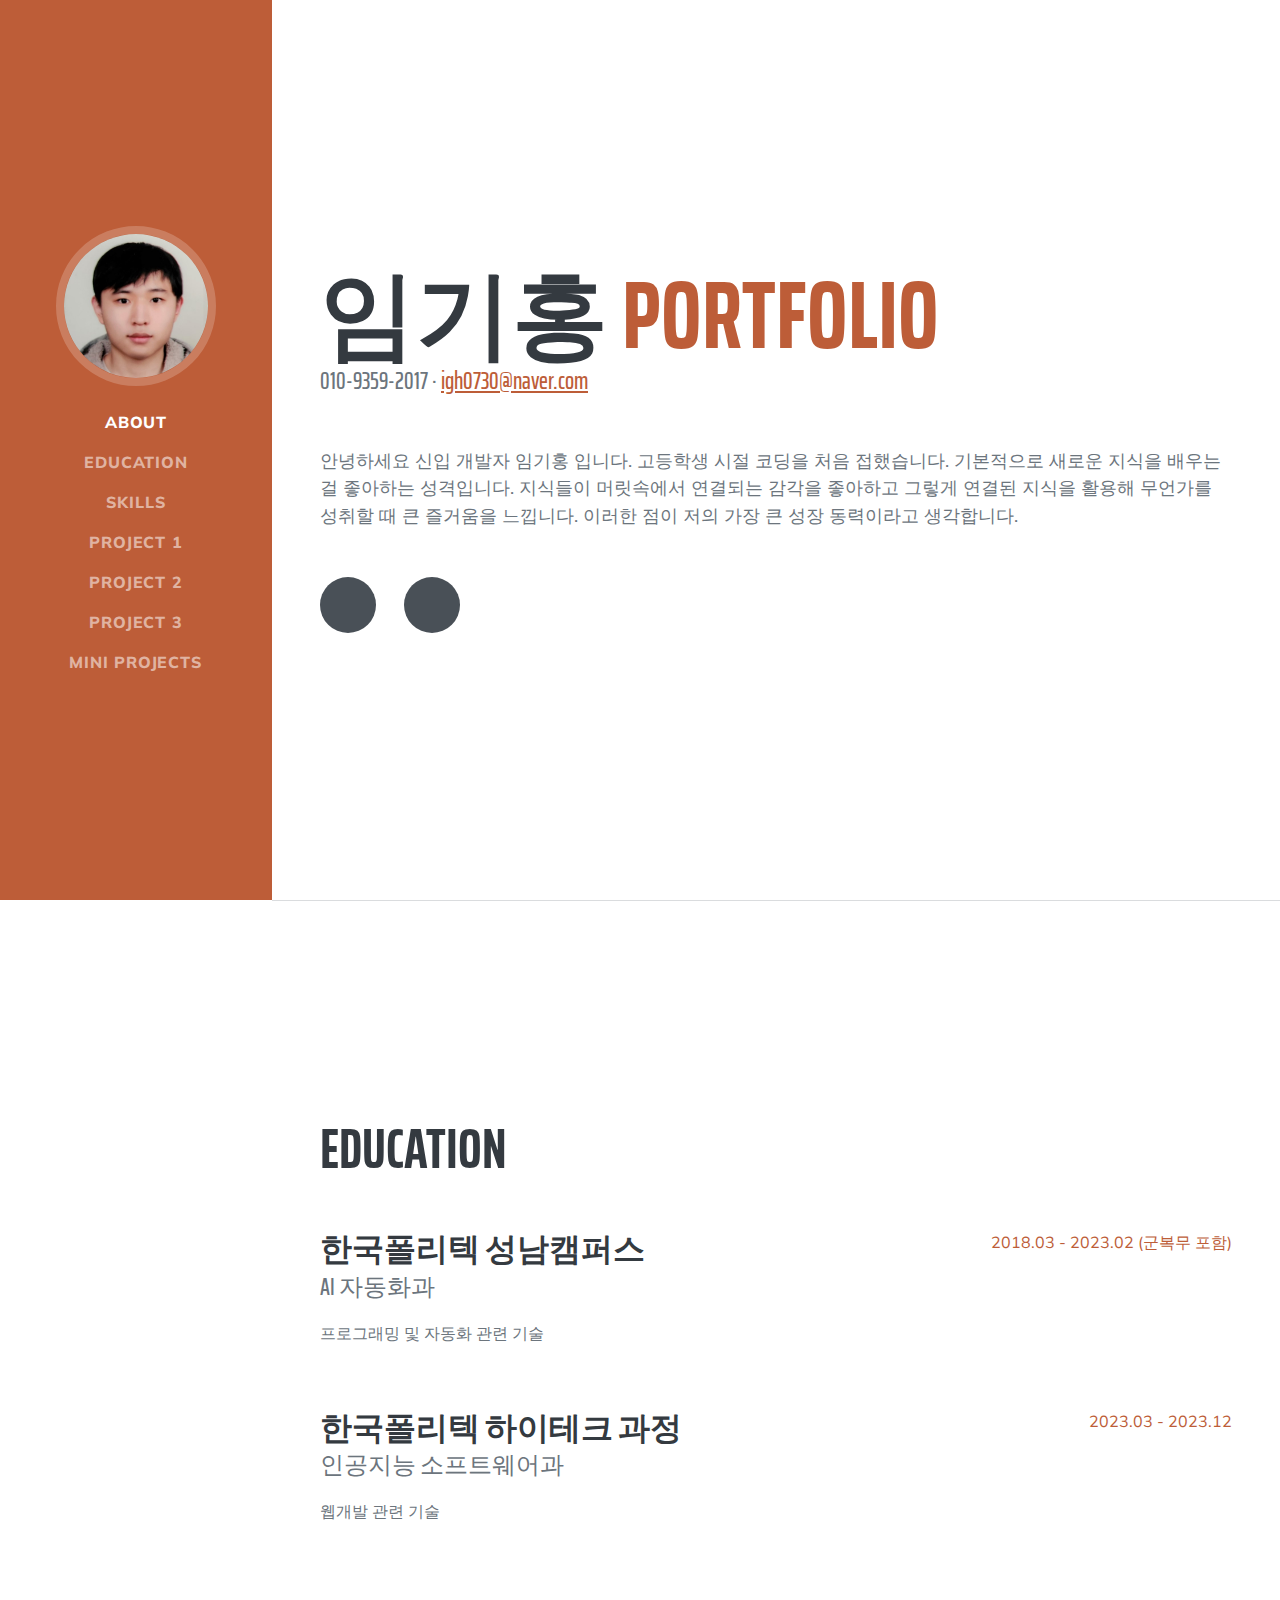
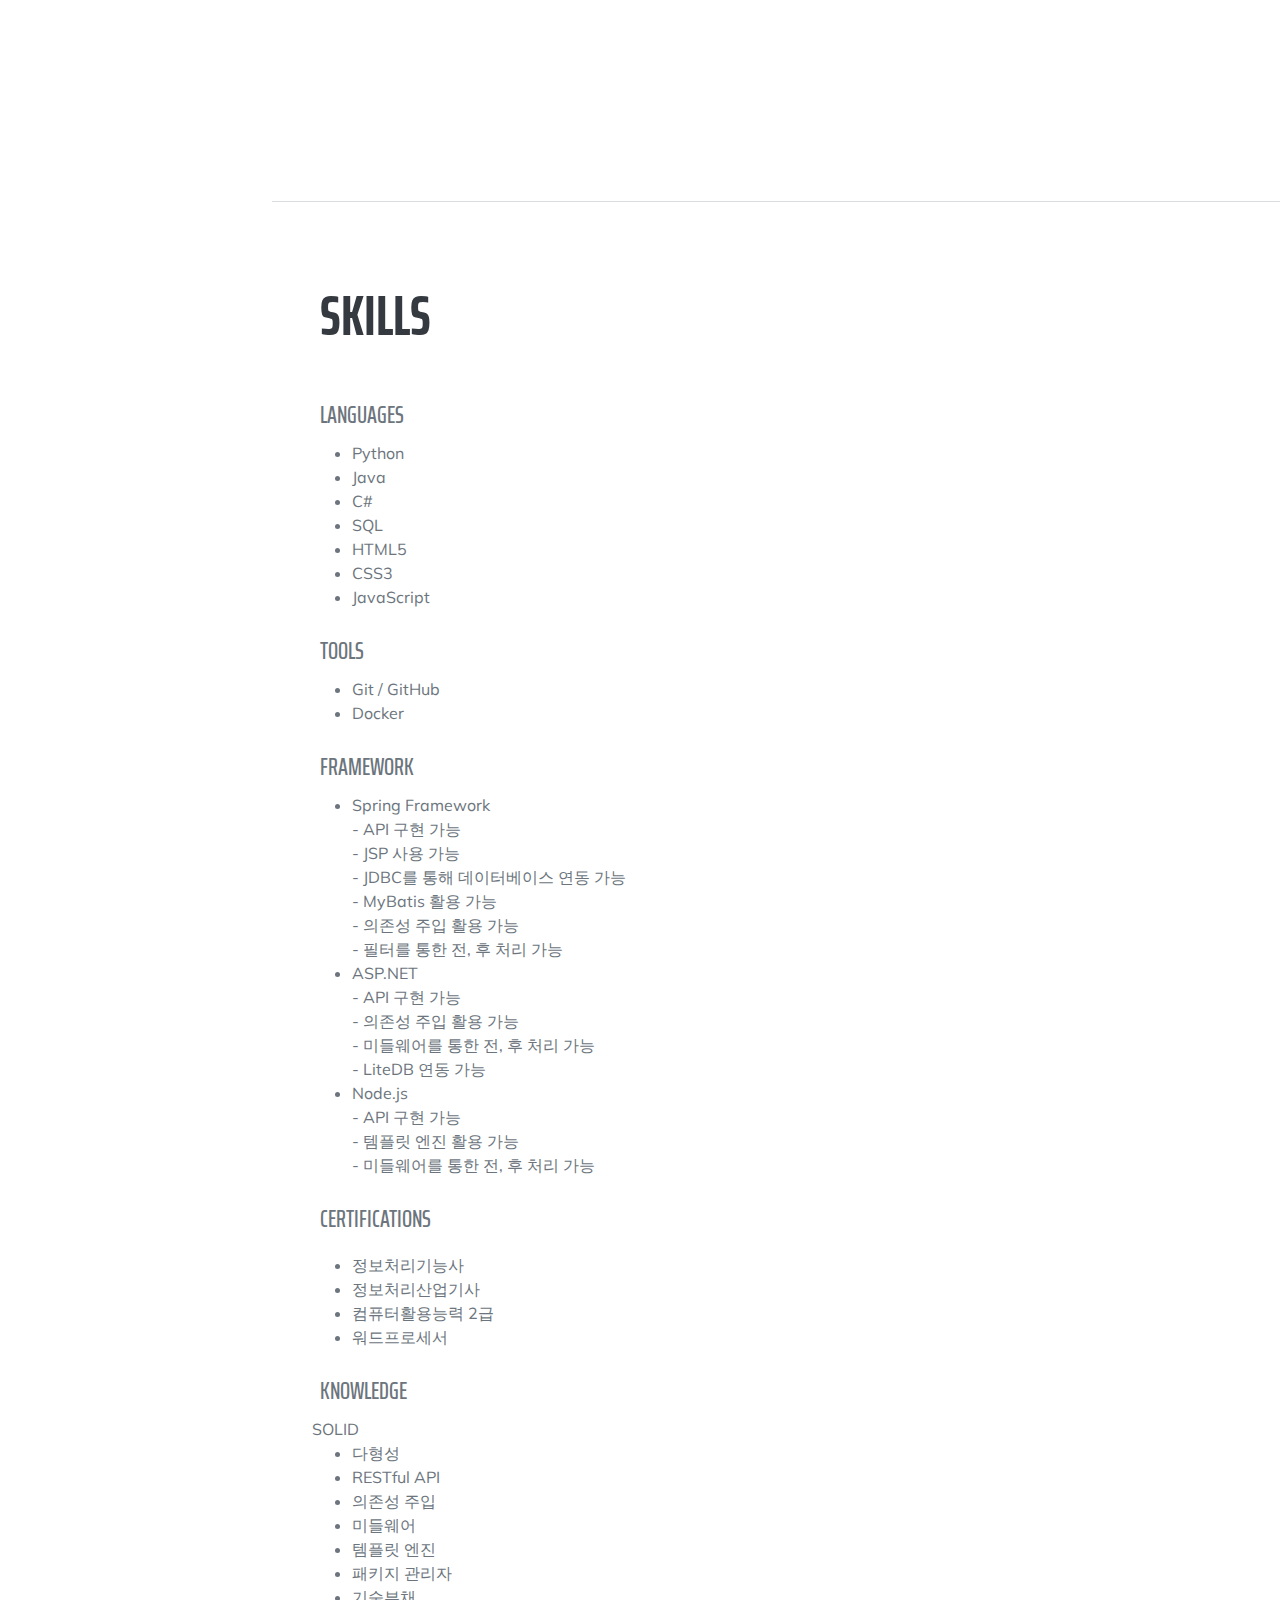
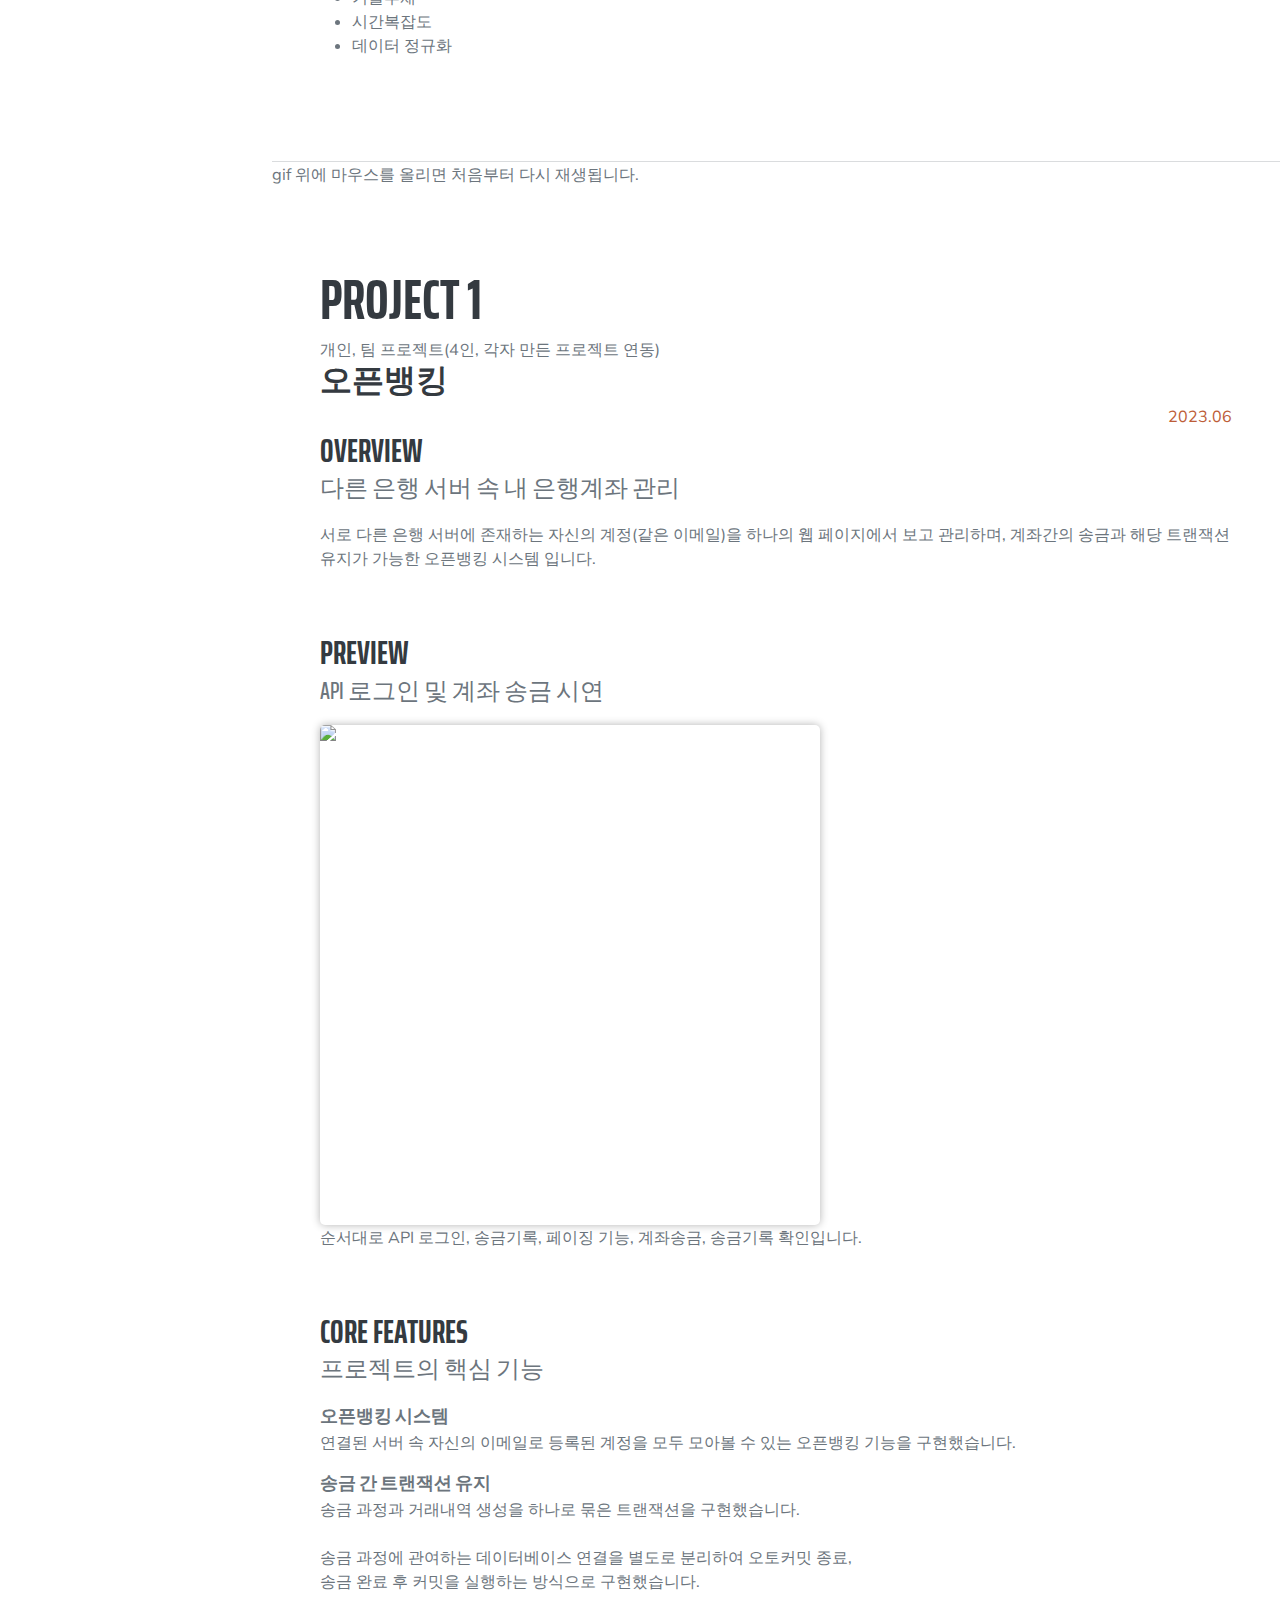
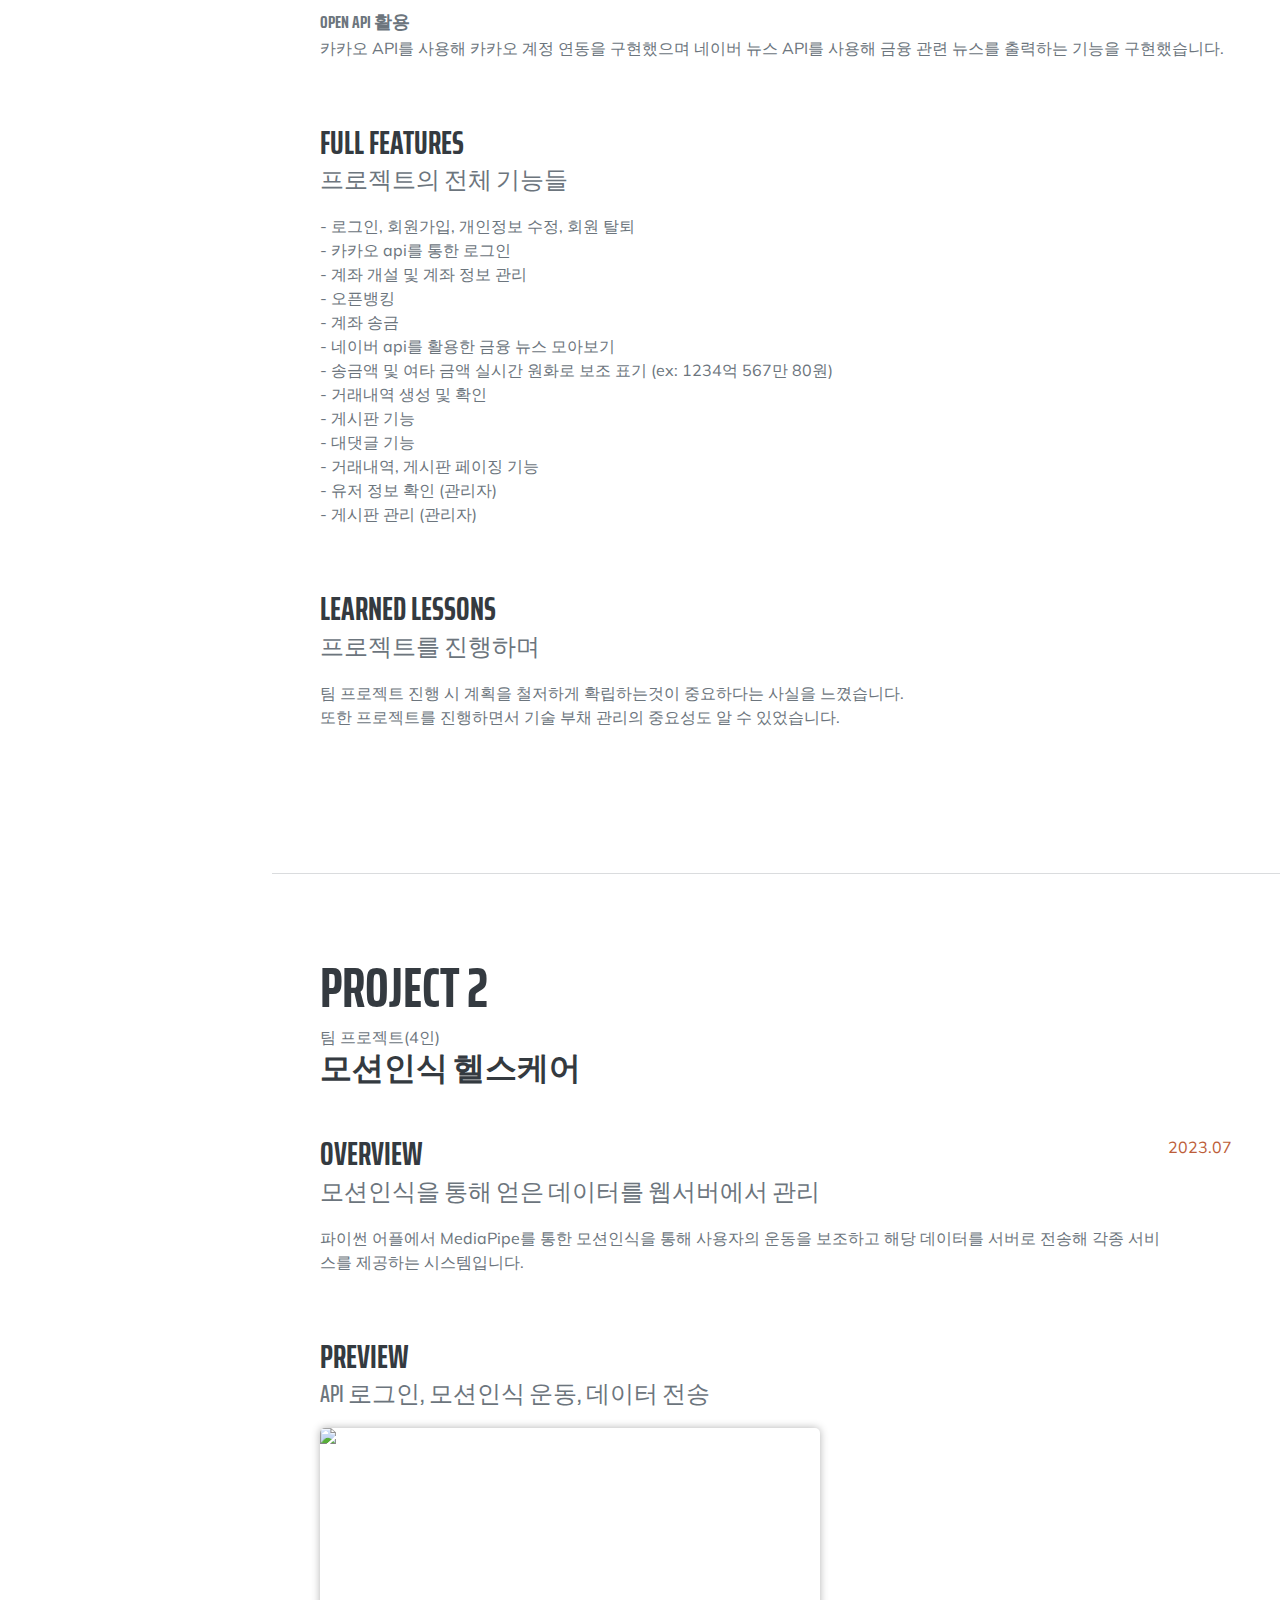
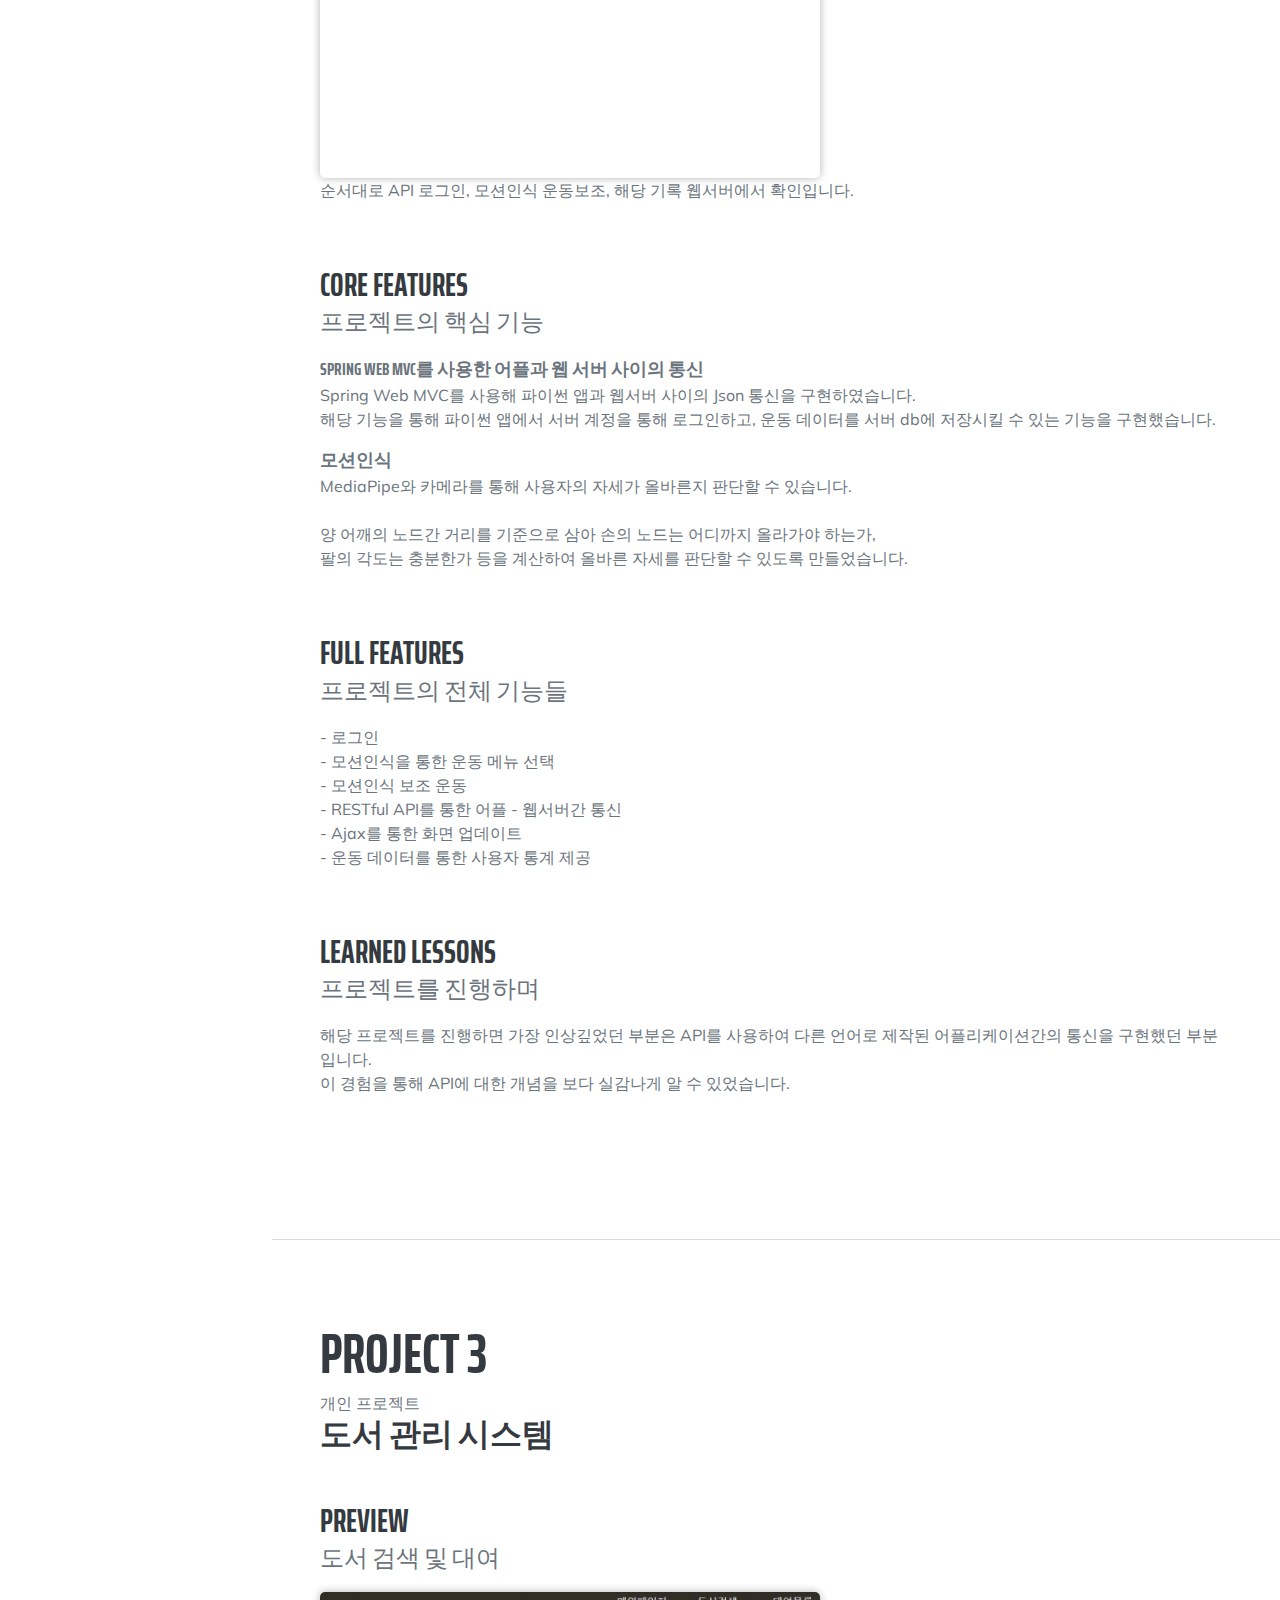
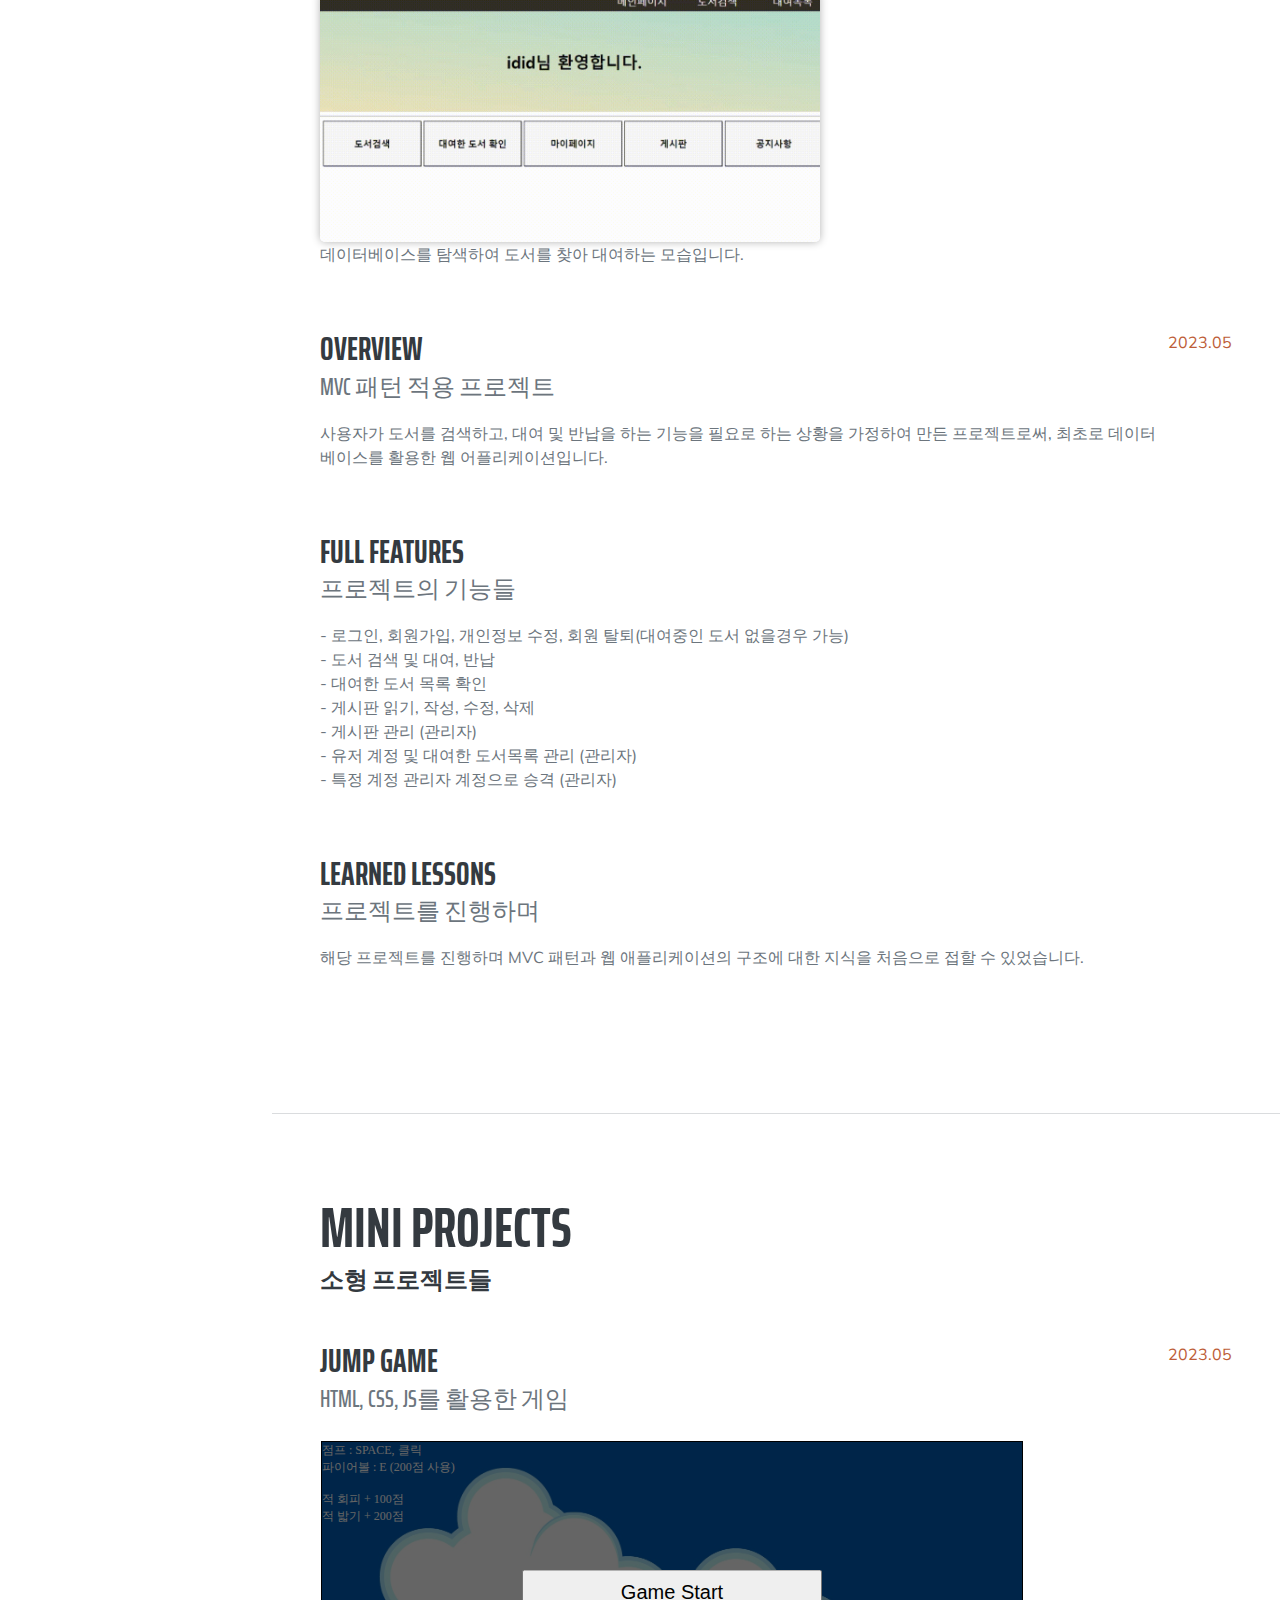
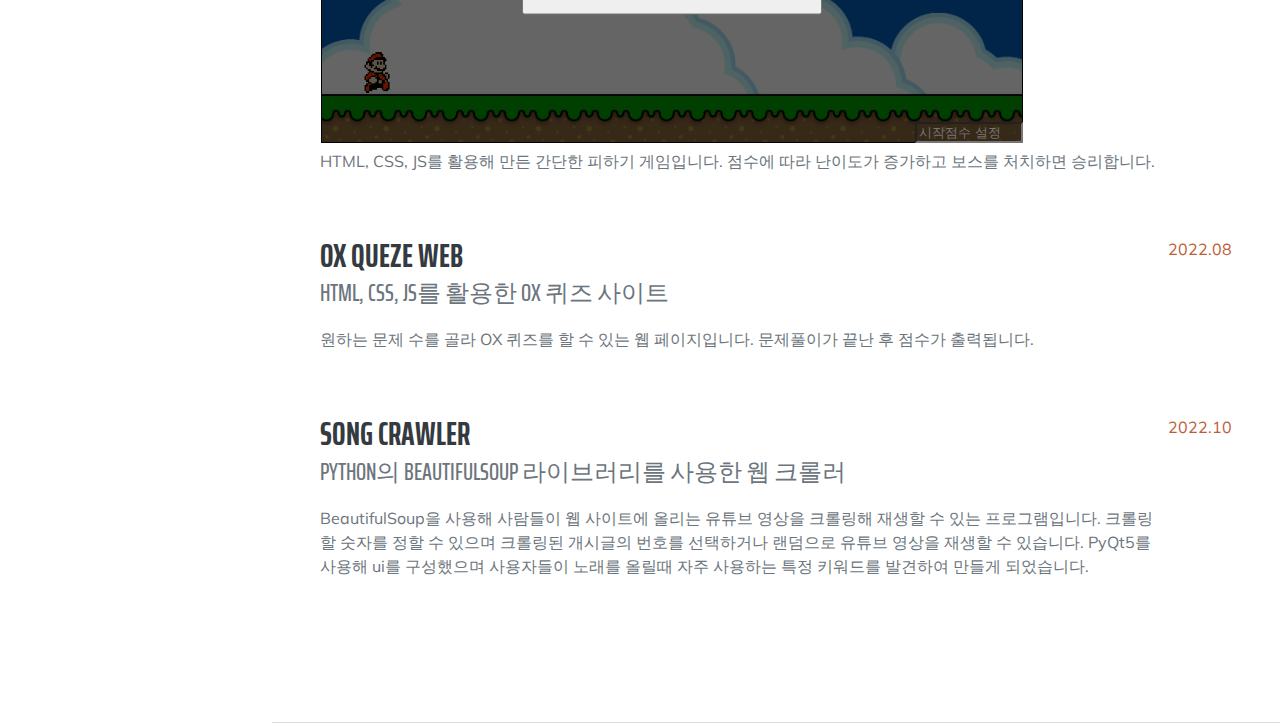
==== commit b4bd0b05: "add skill (normalization)" ====
--- a/index.html
+++ b/index.html
@@ -300,6 +300,10 @@
                             <span class="fa-li"><i class="fas fa-chart-line"></i></span>
                             시간복잡도
                         </li>
+                        <li>
+                            <span class="fa-li"><i class="fas fa-table"></i></span>
+                            데이터 정규화
+                        </li>
                         <!-- <li>
                             <span class="fa-li"><i class="fas fa-sync-alt"></i></span>
                             애자일 프로세스
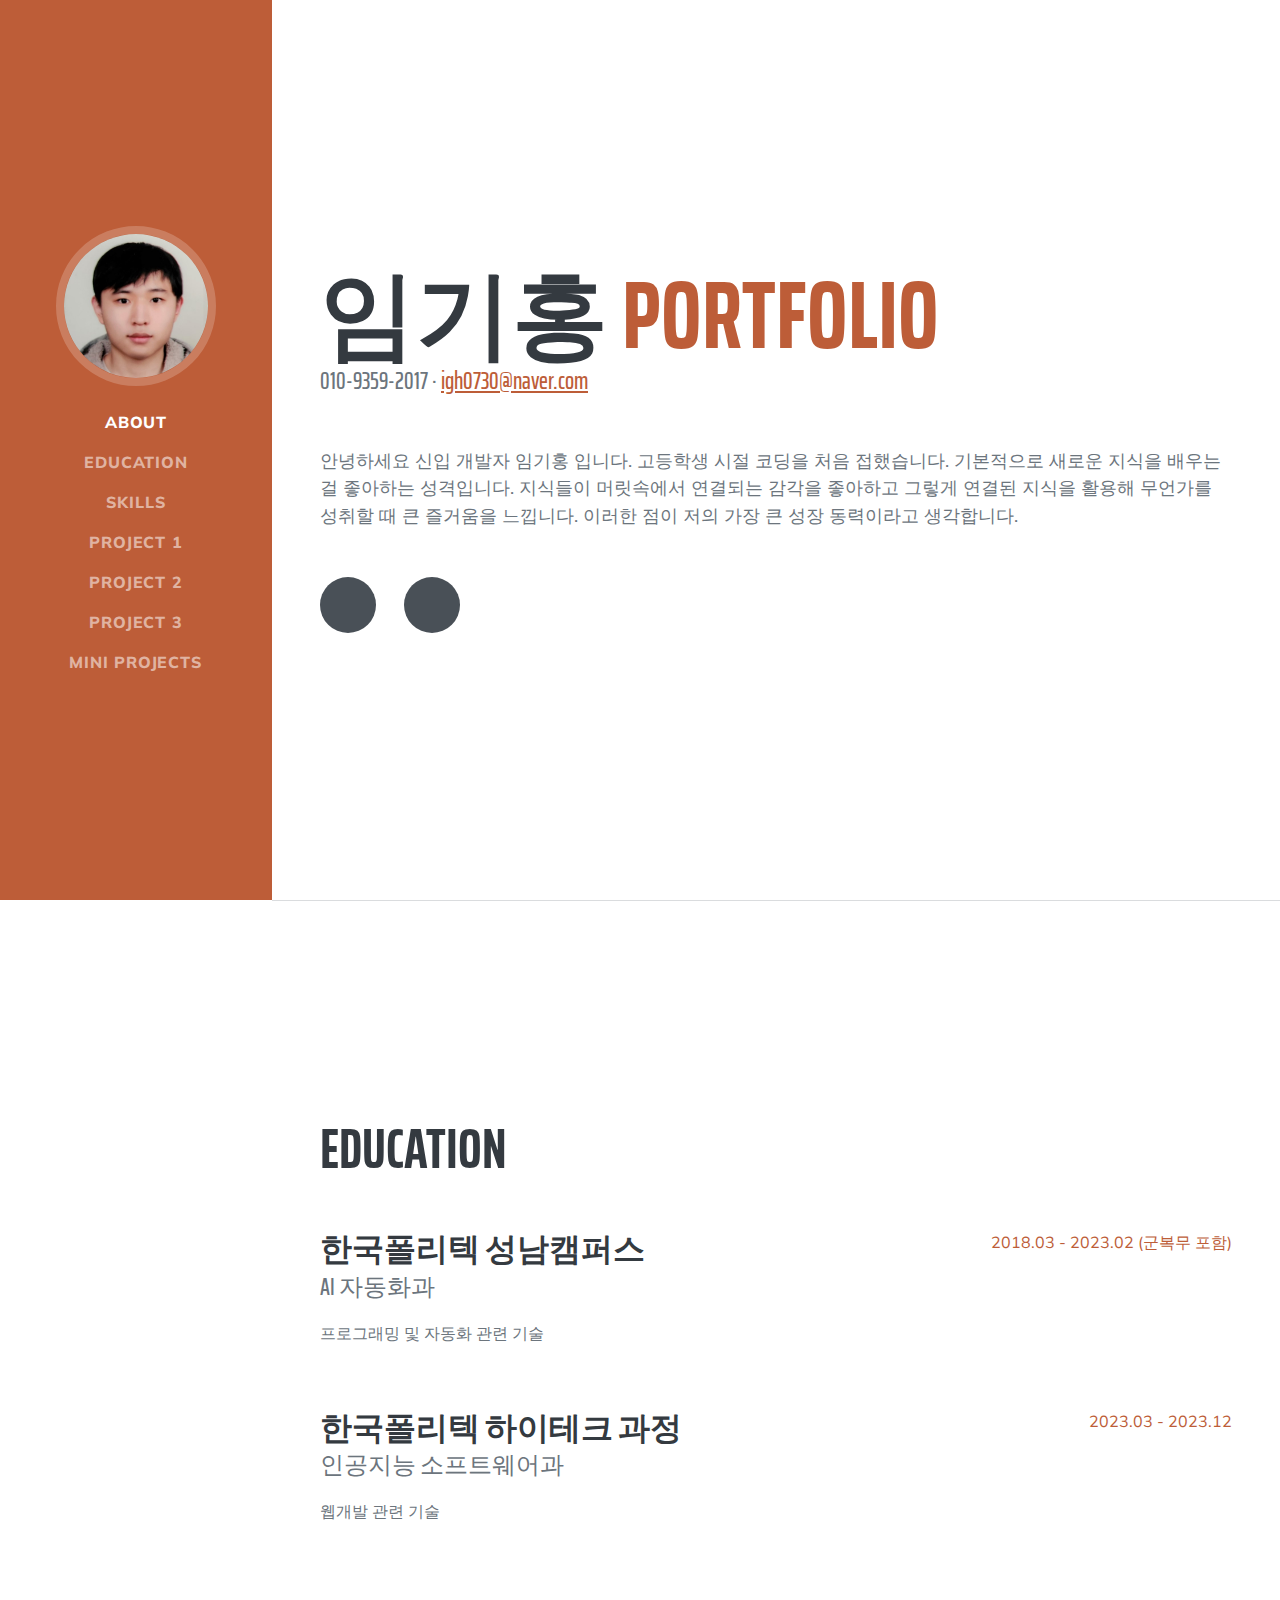
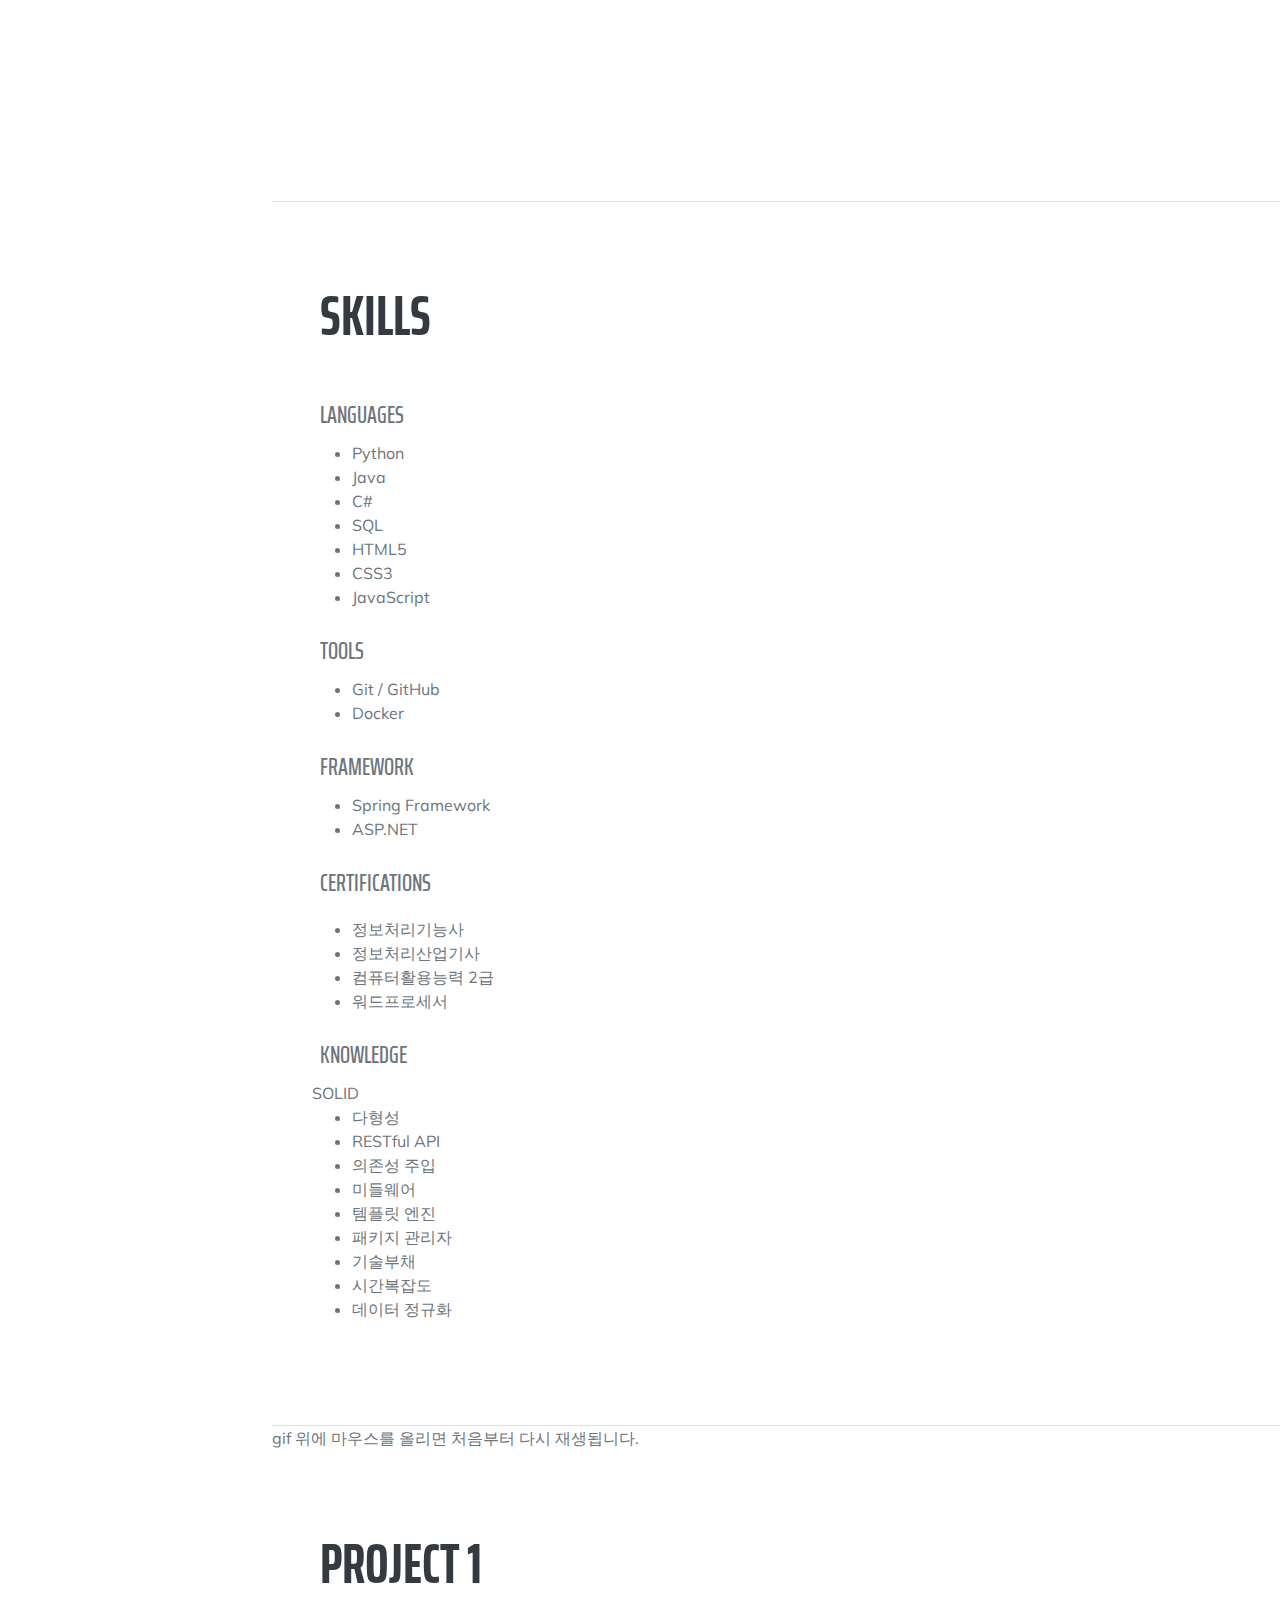
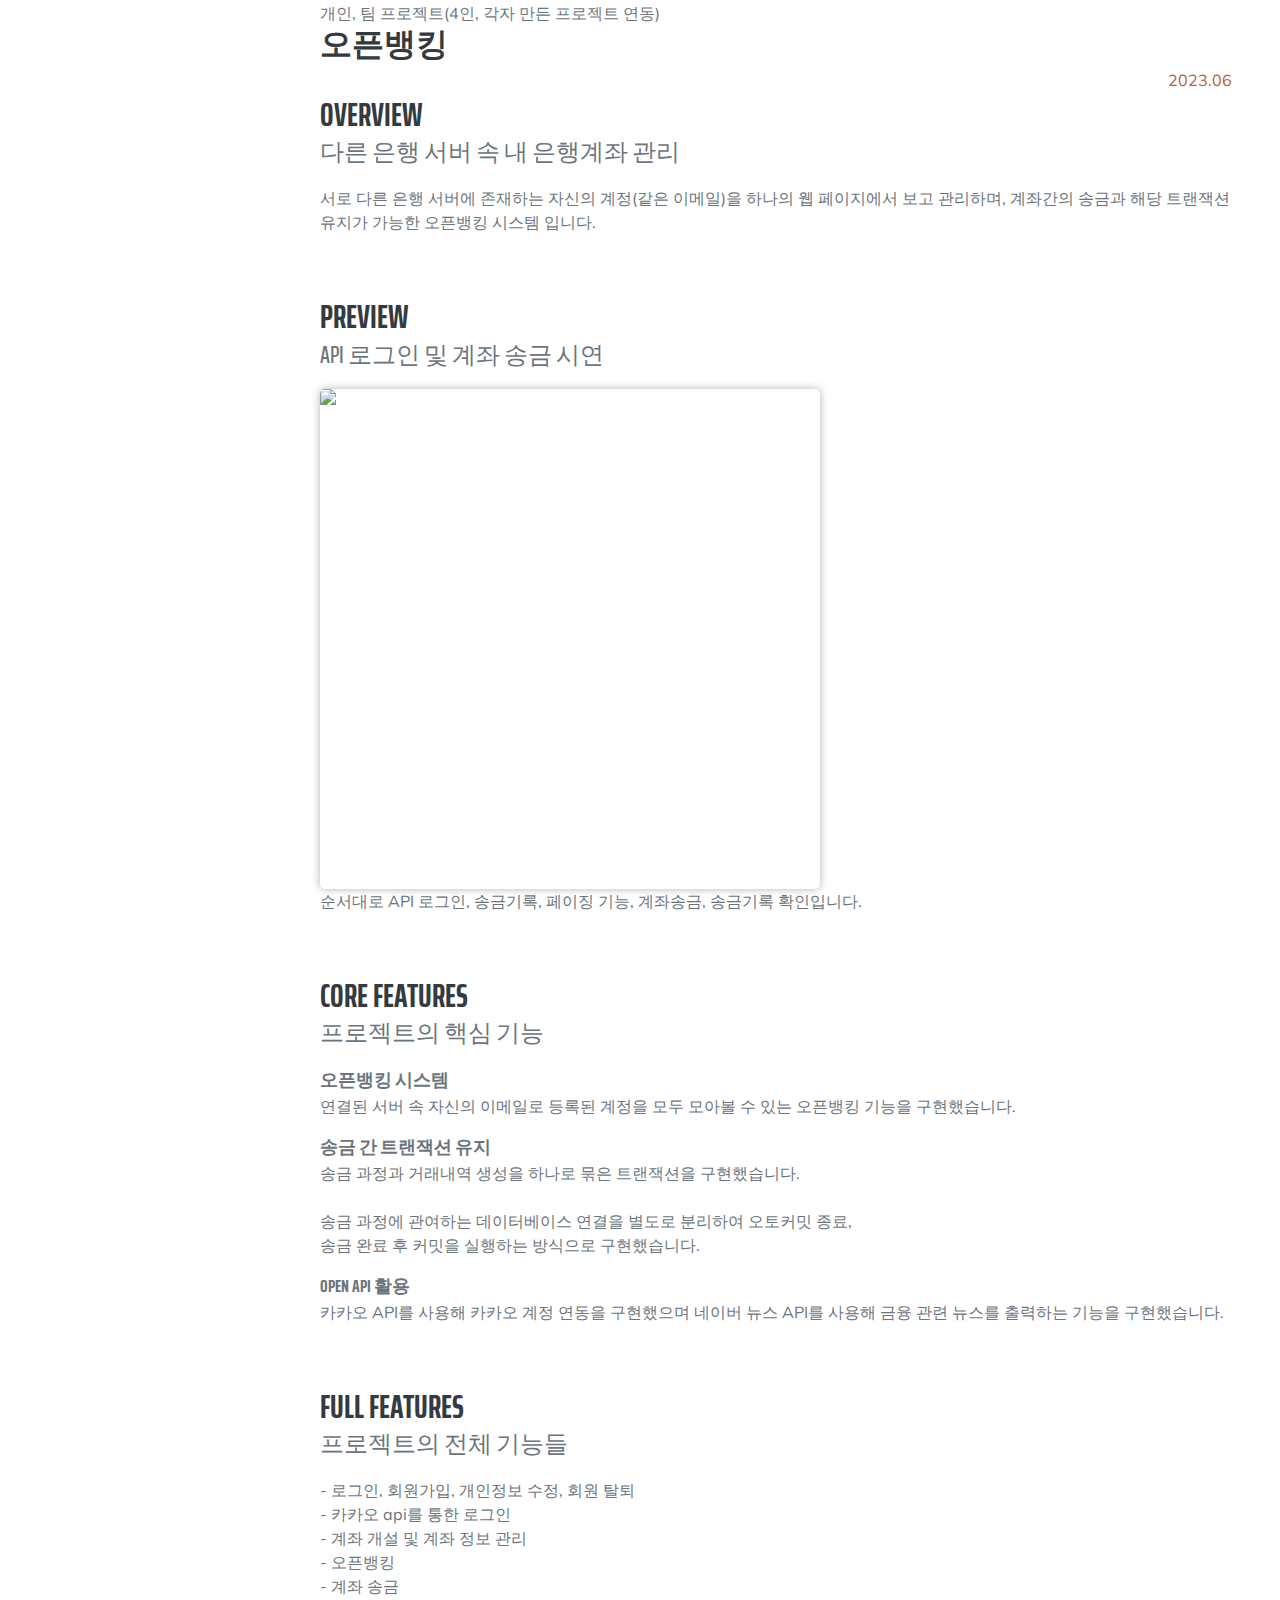
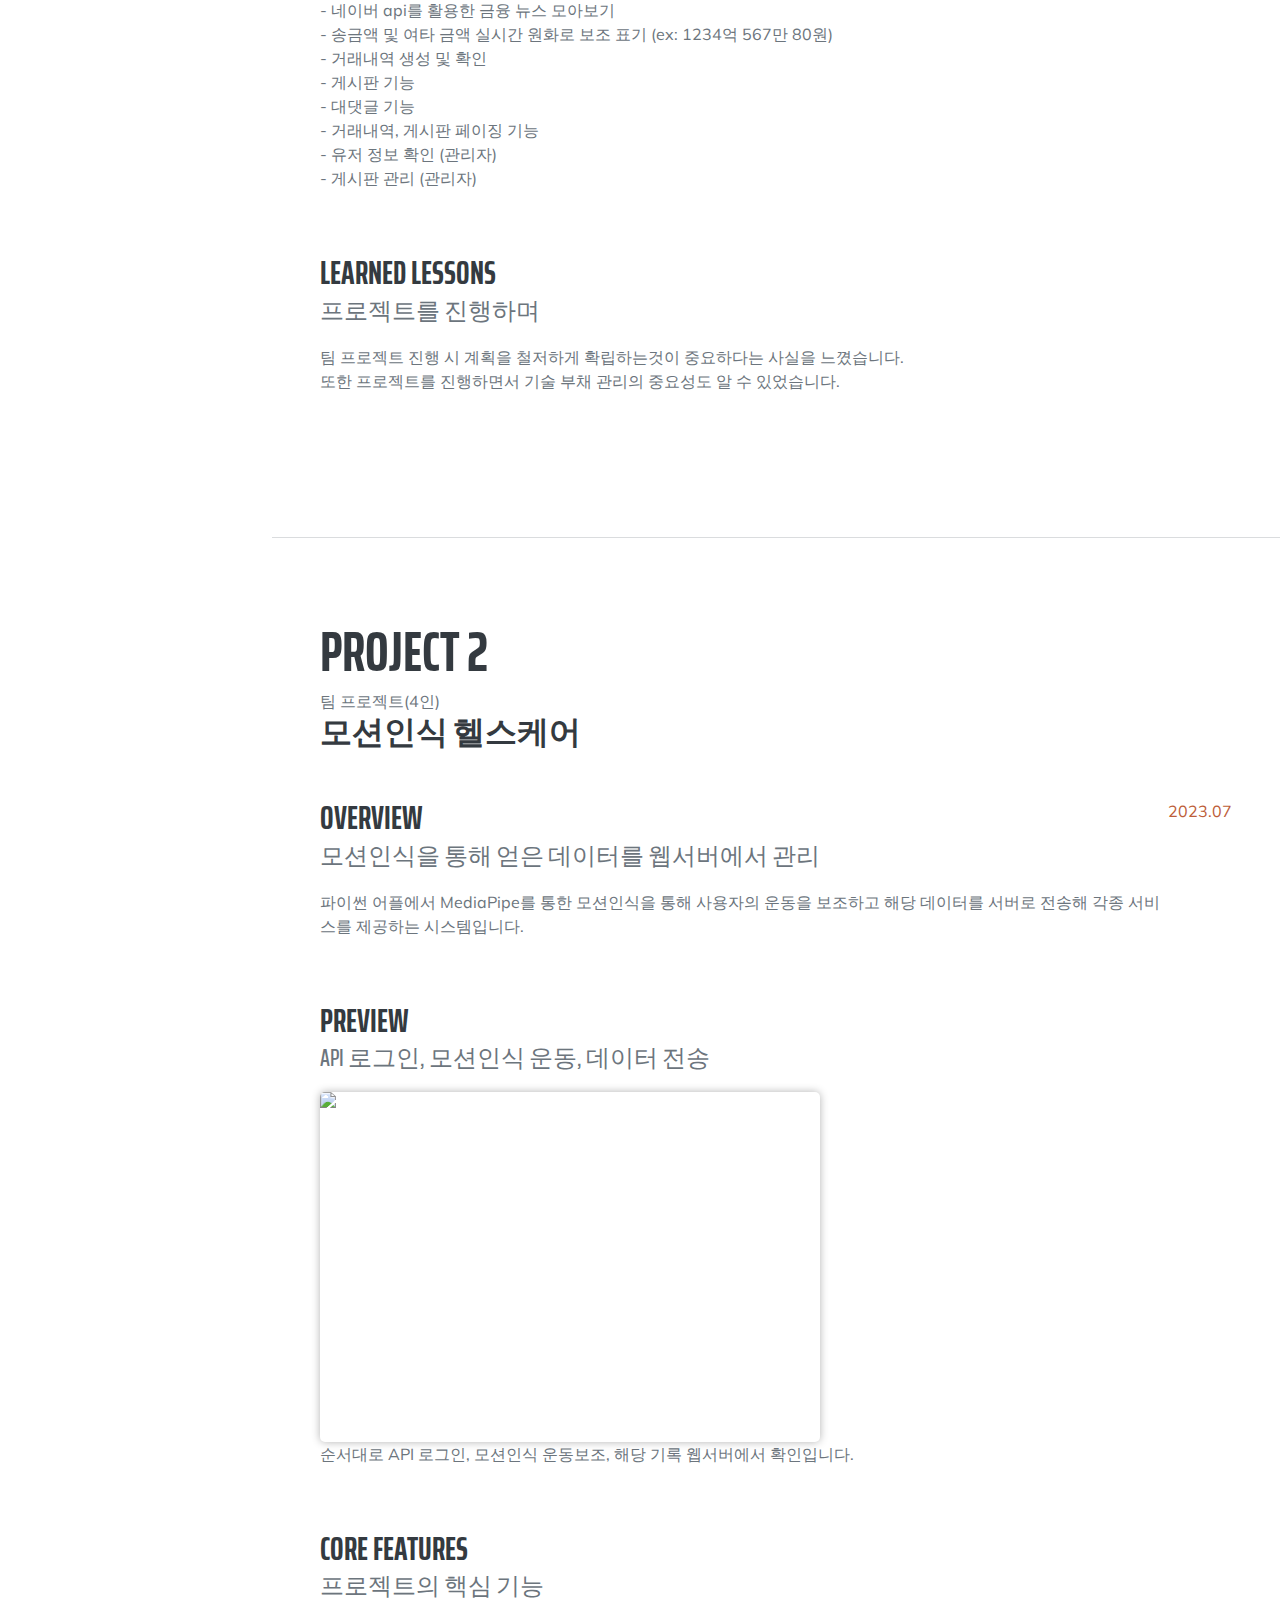
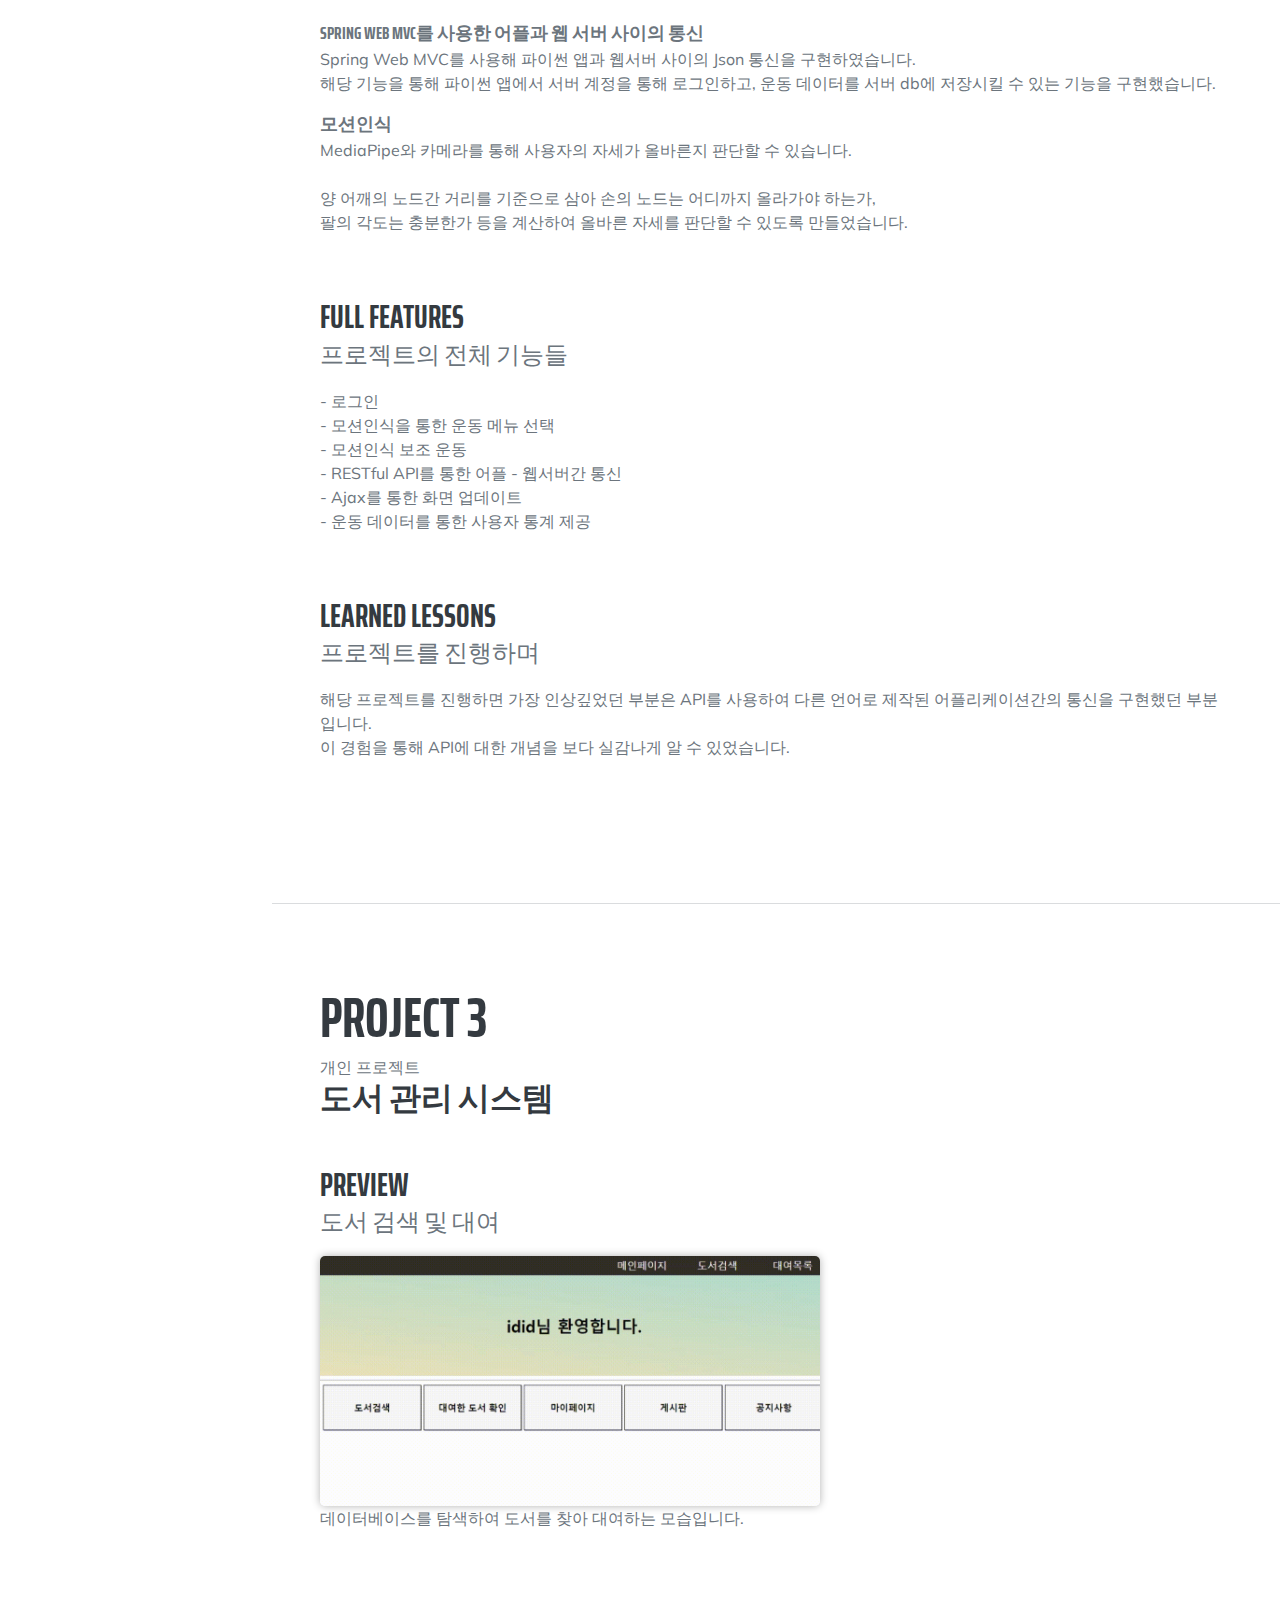
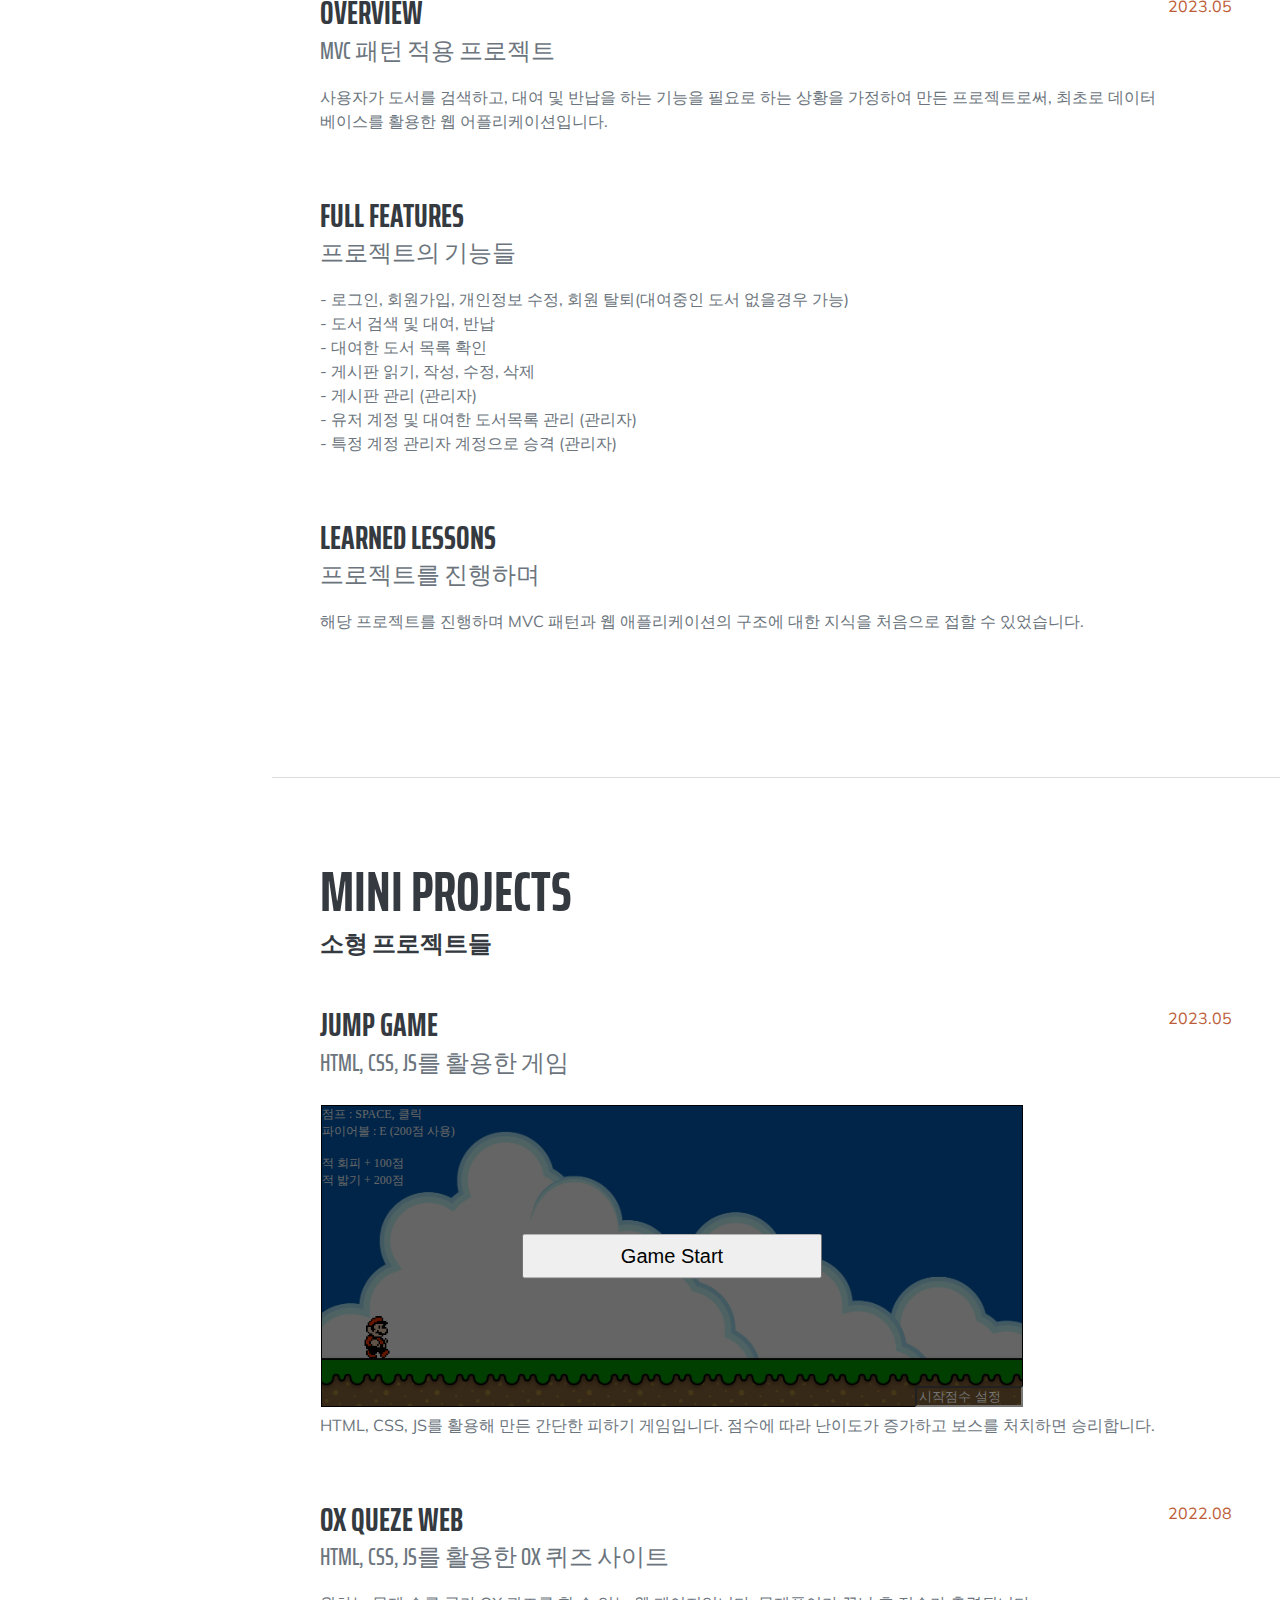
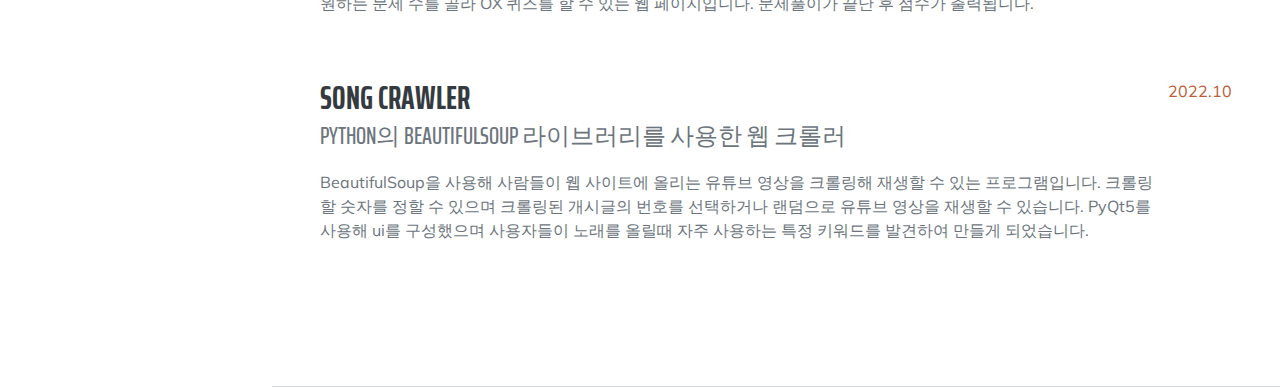
==== commit 62825968: "framework update(remove)" ====
--- a/index.html
+++ b/index.html
@@ -163,28 +163,28 @@
                         <li>
                             <span class="fa-li"><i class="fa fa-leaf"></i></span>
                             Spring Framework<br>
-                            - API 구현 가능<br>
-                            - JSP 사용 가능<br>
+<!--                             - API 구현 가능<br>
+                            - JSP, Thymeleaf 등의 템플릿 엔진 사용 가능<br>
                             - JDBC를 통해 데이터베이스 연동 가능<br>
                             - MyBatis 활용 가능<br>
                             - 의존성 주입 활용 가능<br>
-                            - 필터를 통한 전, 후 처리 가능<br>
+                            - 필터를 통한 전, 후 처리 가능<br> -->
                         </li>
                         <li>
                             <span class="fa-li"><i class="fab fa-windows"></i></span>
                             ASP.NET<br>
-                            - API 구현 가능<br>
+<!--                             - API 구현 가능<br>
                             - 의존성 주입 활용 가능<br>
                             - 미들웨어를 통한 전, 후 처리 가능<br>
-                            - LiteDB 연동 가능<br>
-                        </li>
-                        <li>
+                            - LiteDB 연동 가능<br> -->
+                        </li>
+<!--                         <li>
                             <span class="fa-li"><i class="fab fa-node-js"></i></span>
                             Node.js<br>
                             - API 구현 가능<br>
                             - 템플릿 엔진 활용 가능<br>
                             - 미들웨어를 통한 전, 후 처리 가능
-                        </li>
+                        </li> -->
                         <!-- <li>
                             <span class="fa-li"><i class="fas fa-dove"></i></span>
                             Mybatis
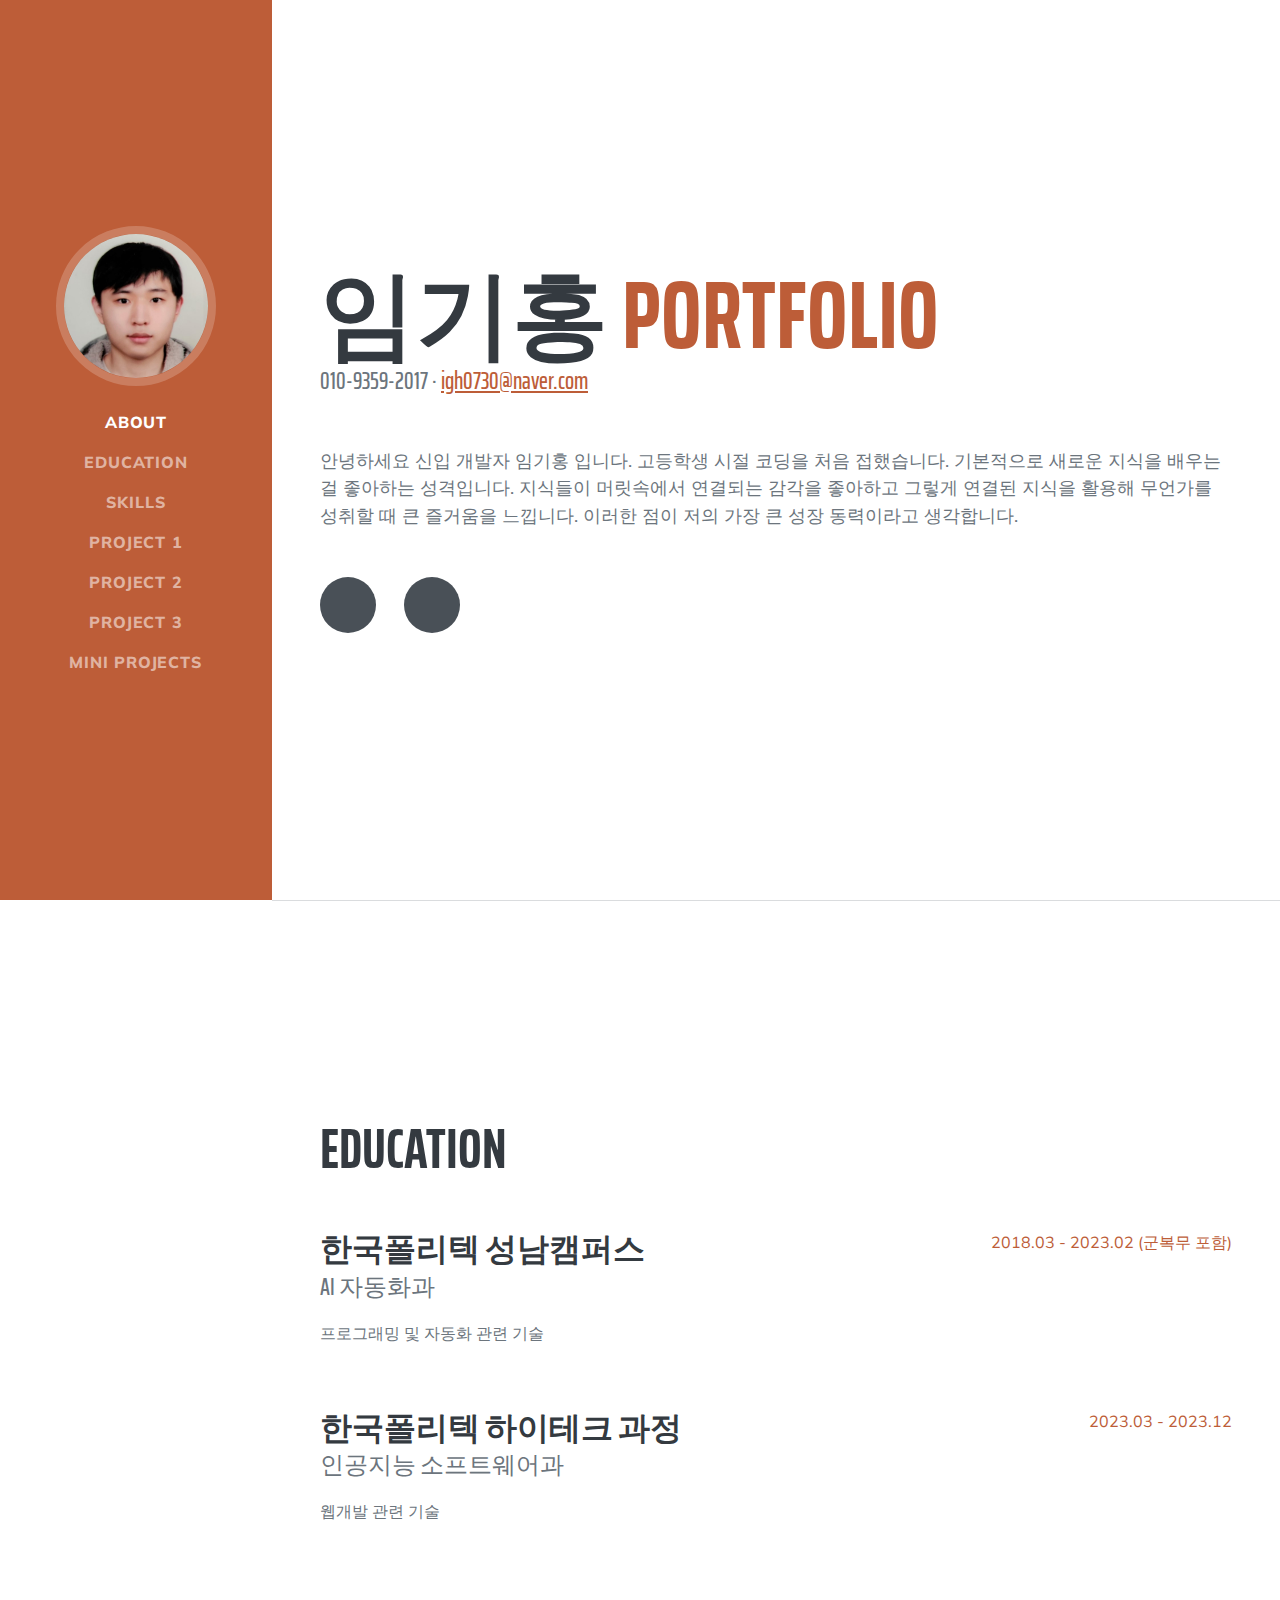
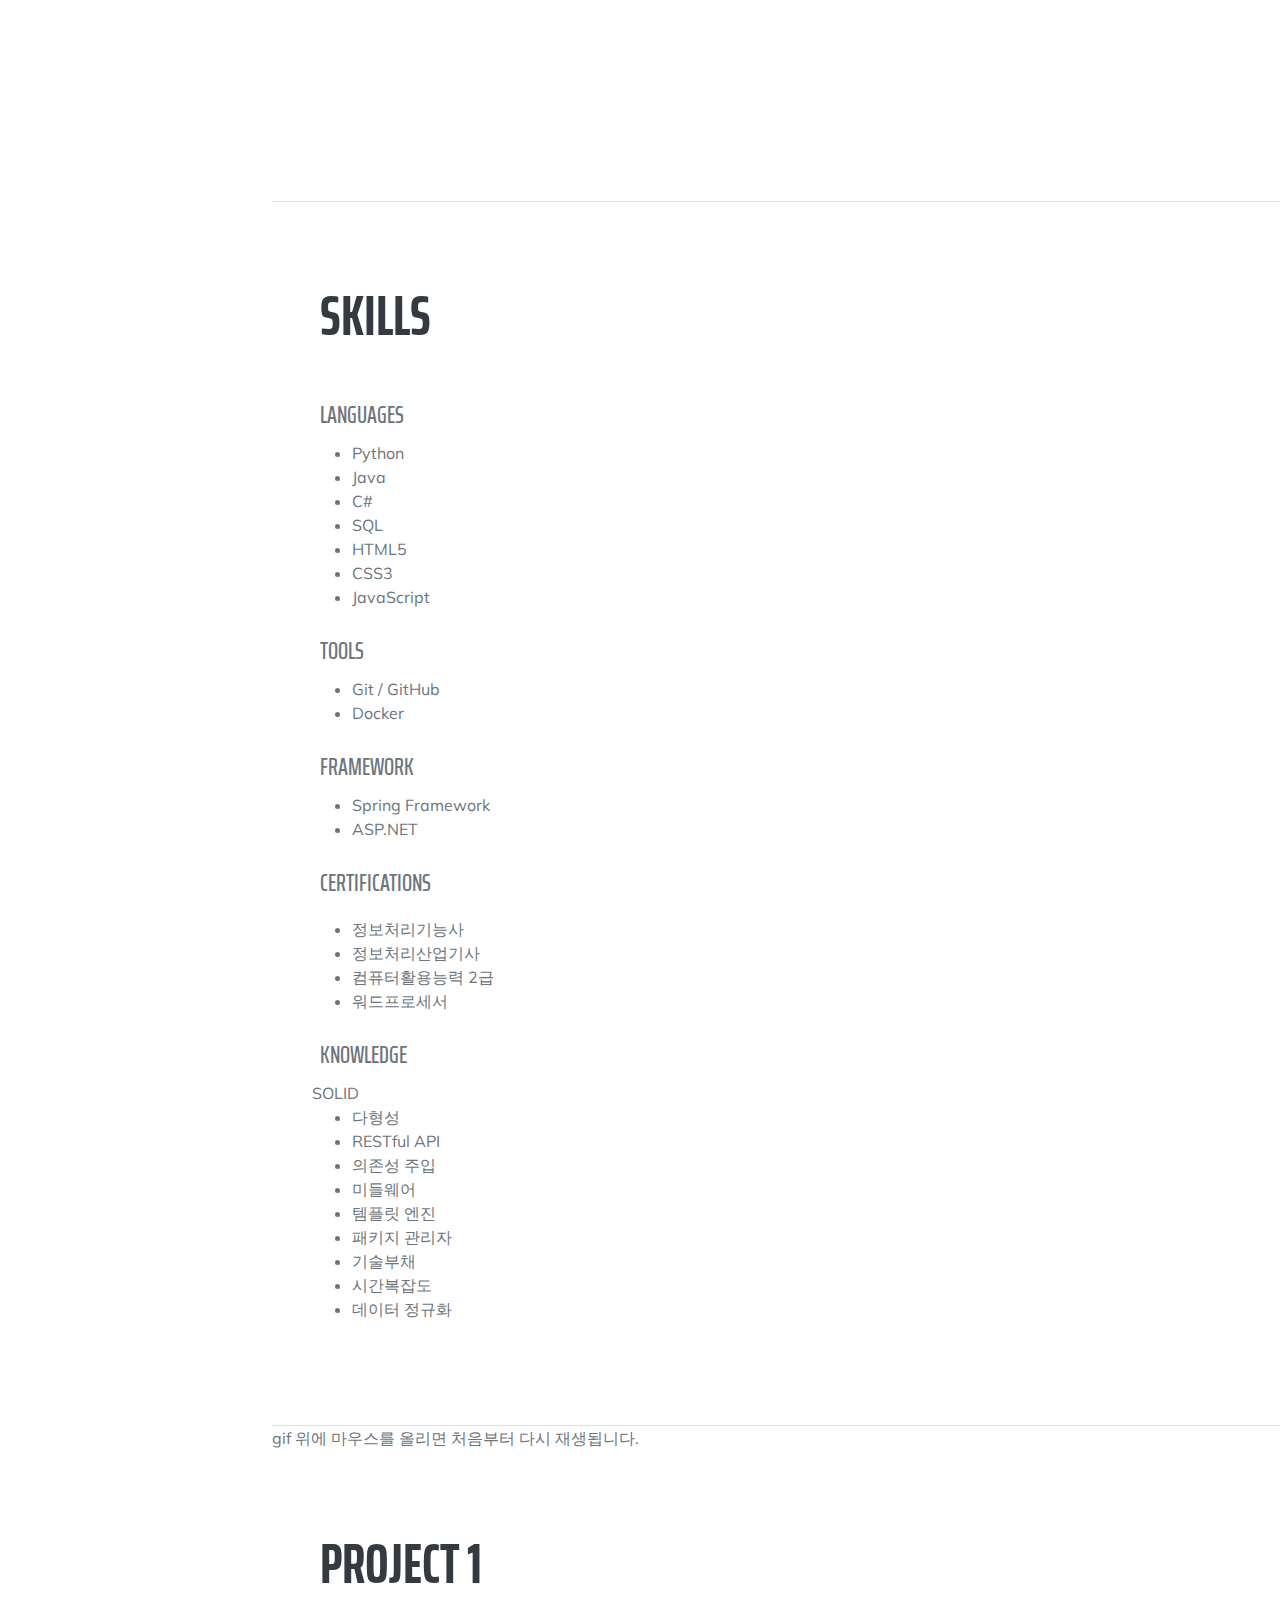
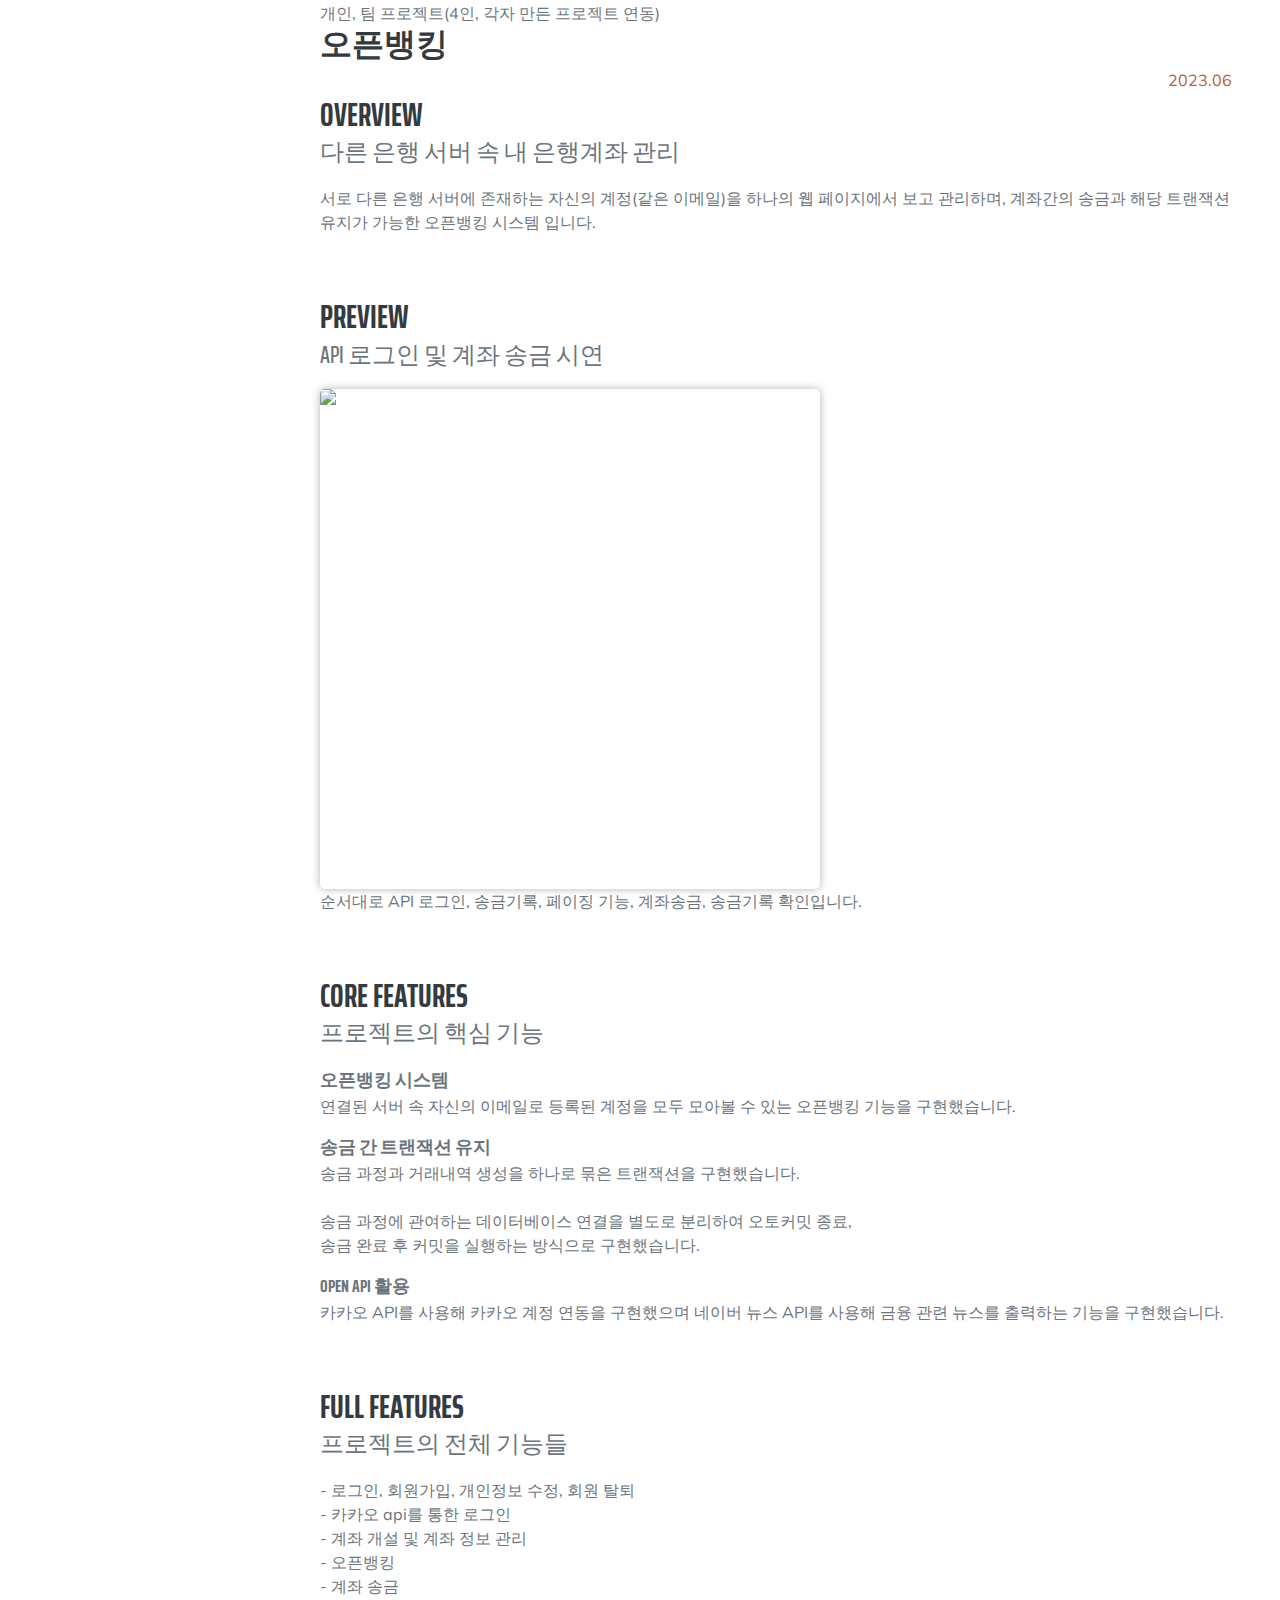
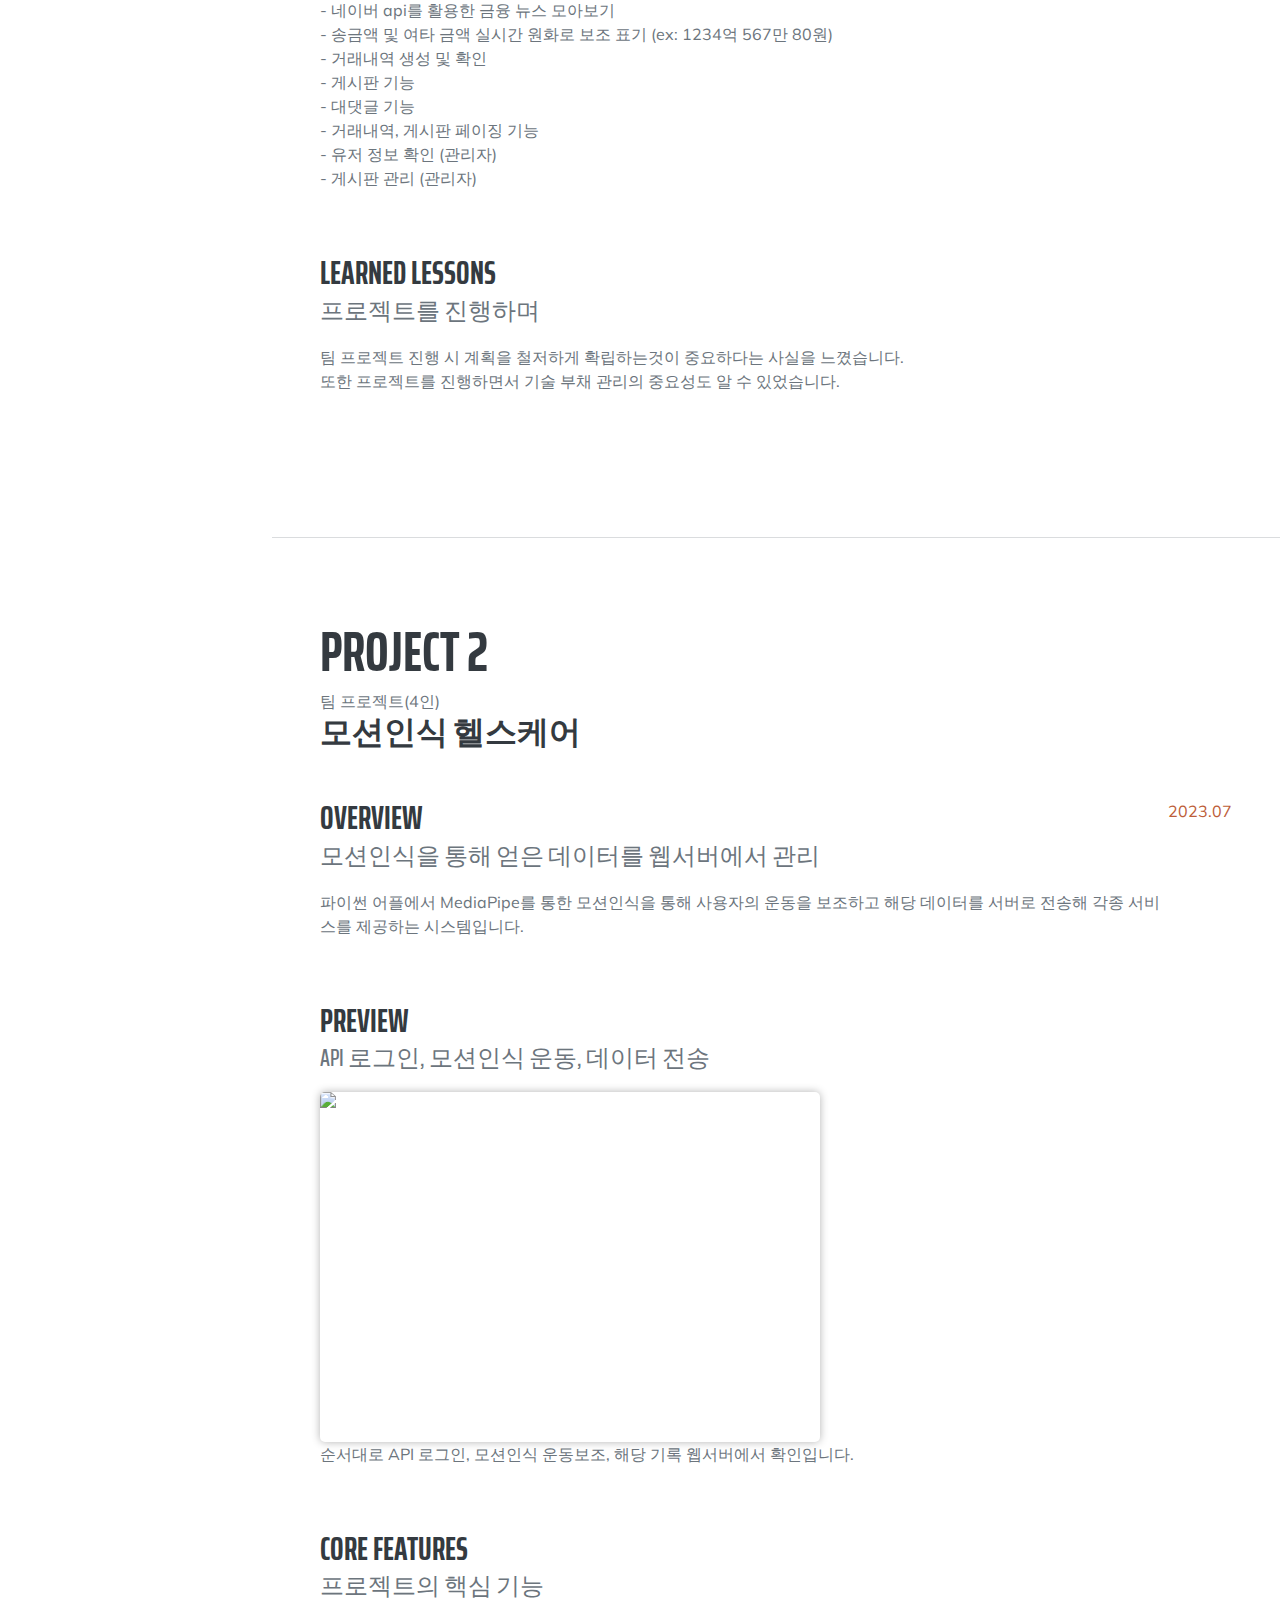
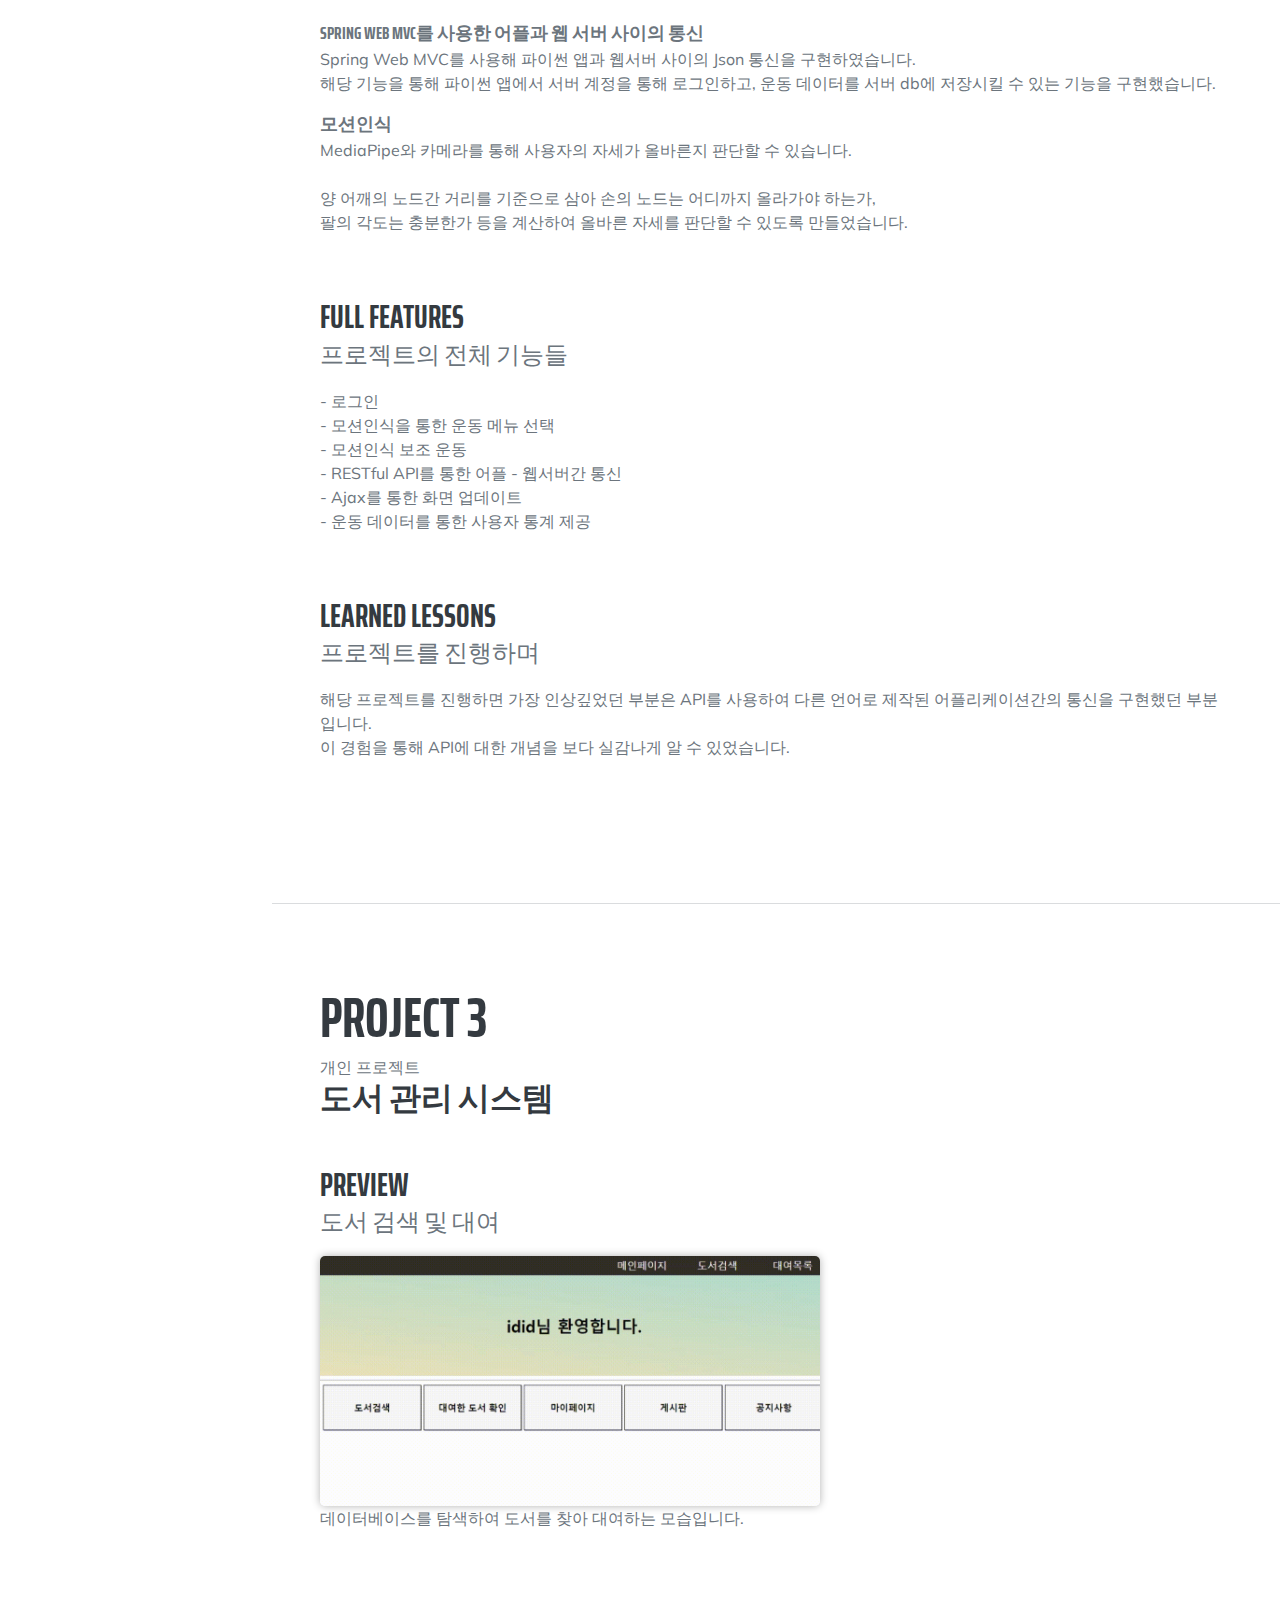
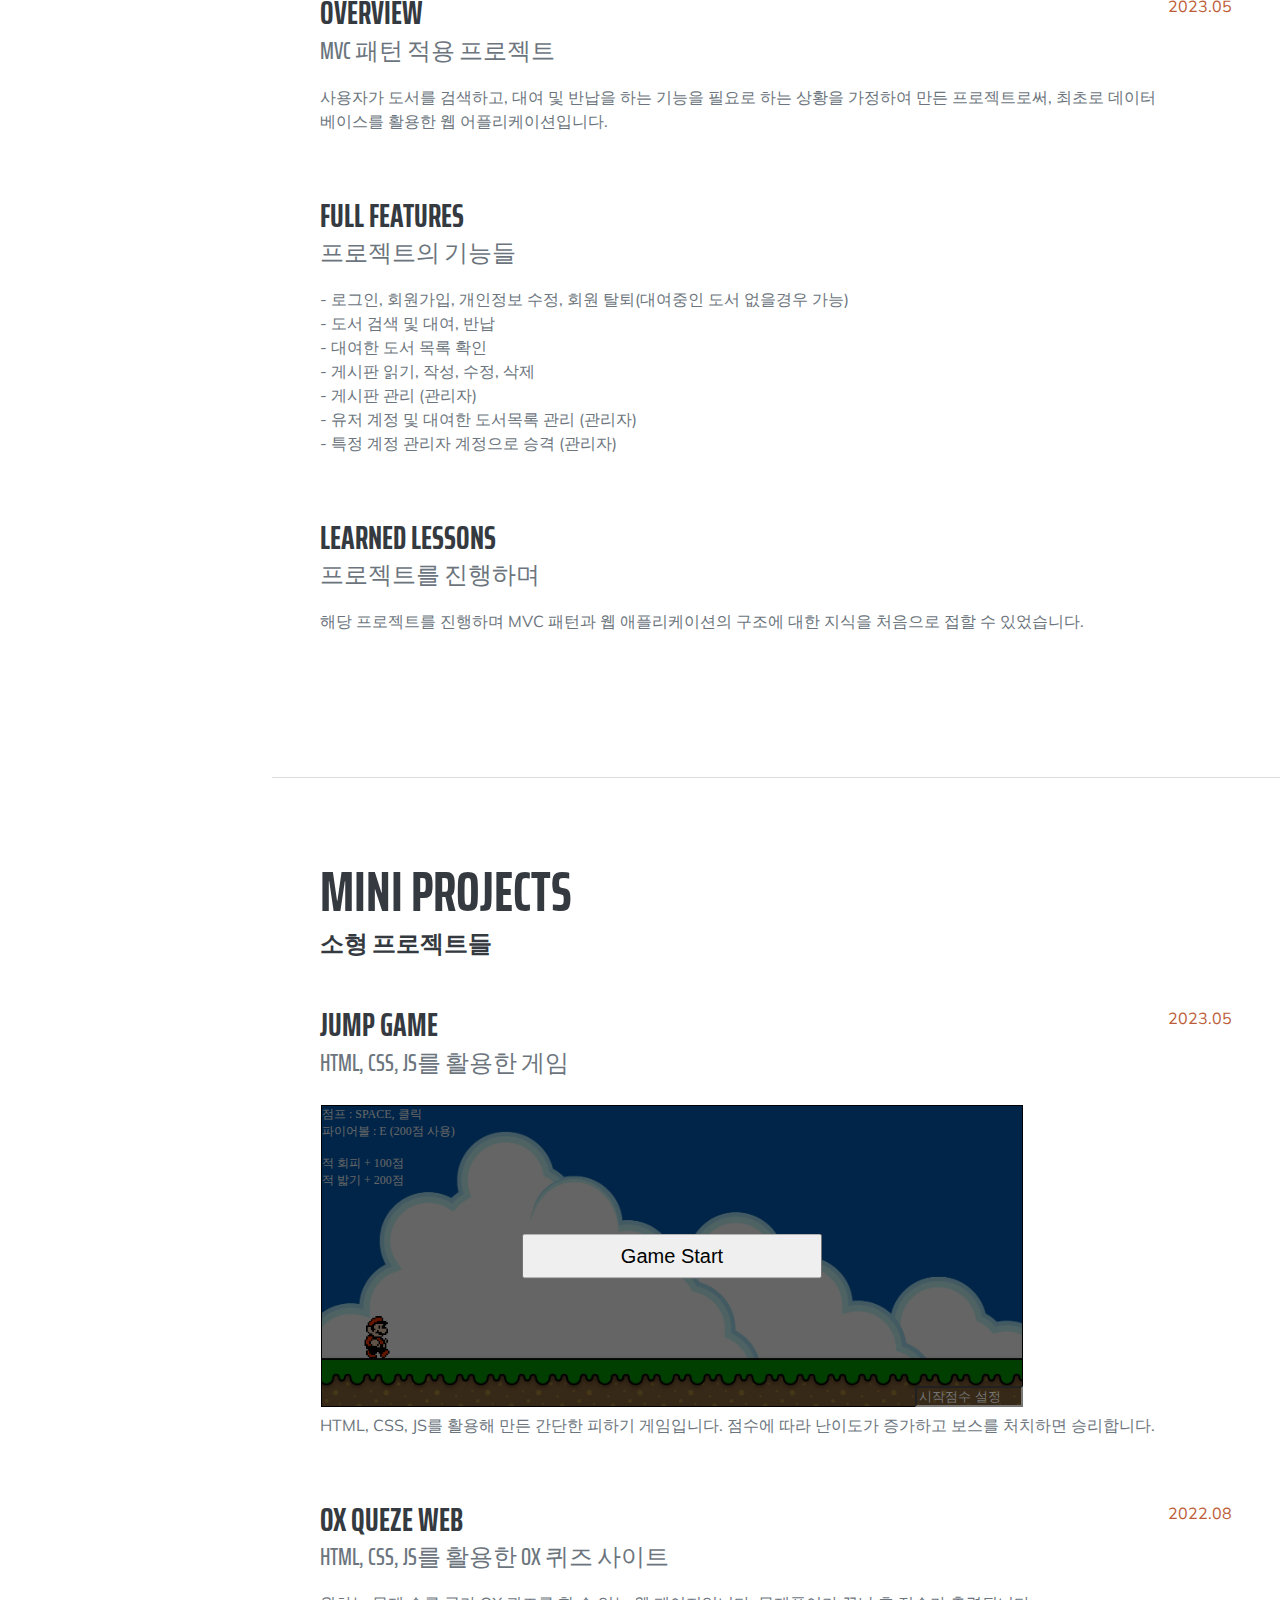
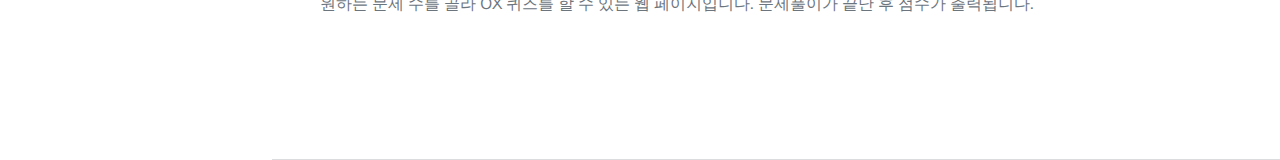
==== commit aae411a7: "del dcCrawler" ====
--- a/index.html
+++ b/index.html
@@ -630,7 +630,7 @@
                         </div>
                         <div class="flex-shrink-0"><span class="text-primary">2022.08</span></div>
                     </div>
-                    
+                    <!-- 
                     <div class="d-flex flex-column flex-md-row justify-content-between mb-5">
                         <div class="flex-grow-1">
                             <h3 class="mb-0">song crawler</h3>
@@ -643,7 +643,7 @@
                         </div>
                         <div class="flex-shrink-0"><span class="text-primary">2022.10</span></div>
                     </div>
-                    
+                     -->
                 </div>
             </section>
             <hr class="m-0" />
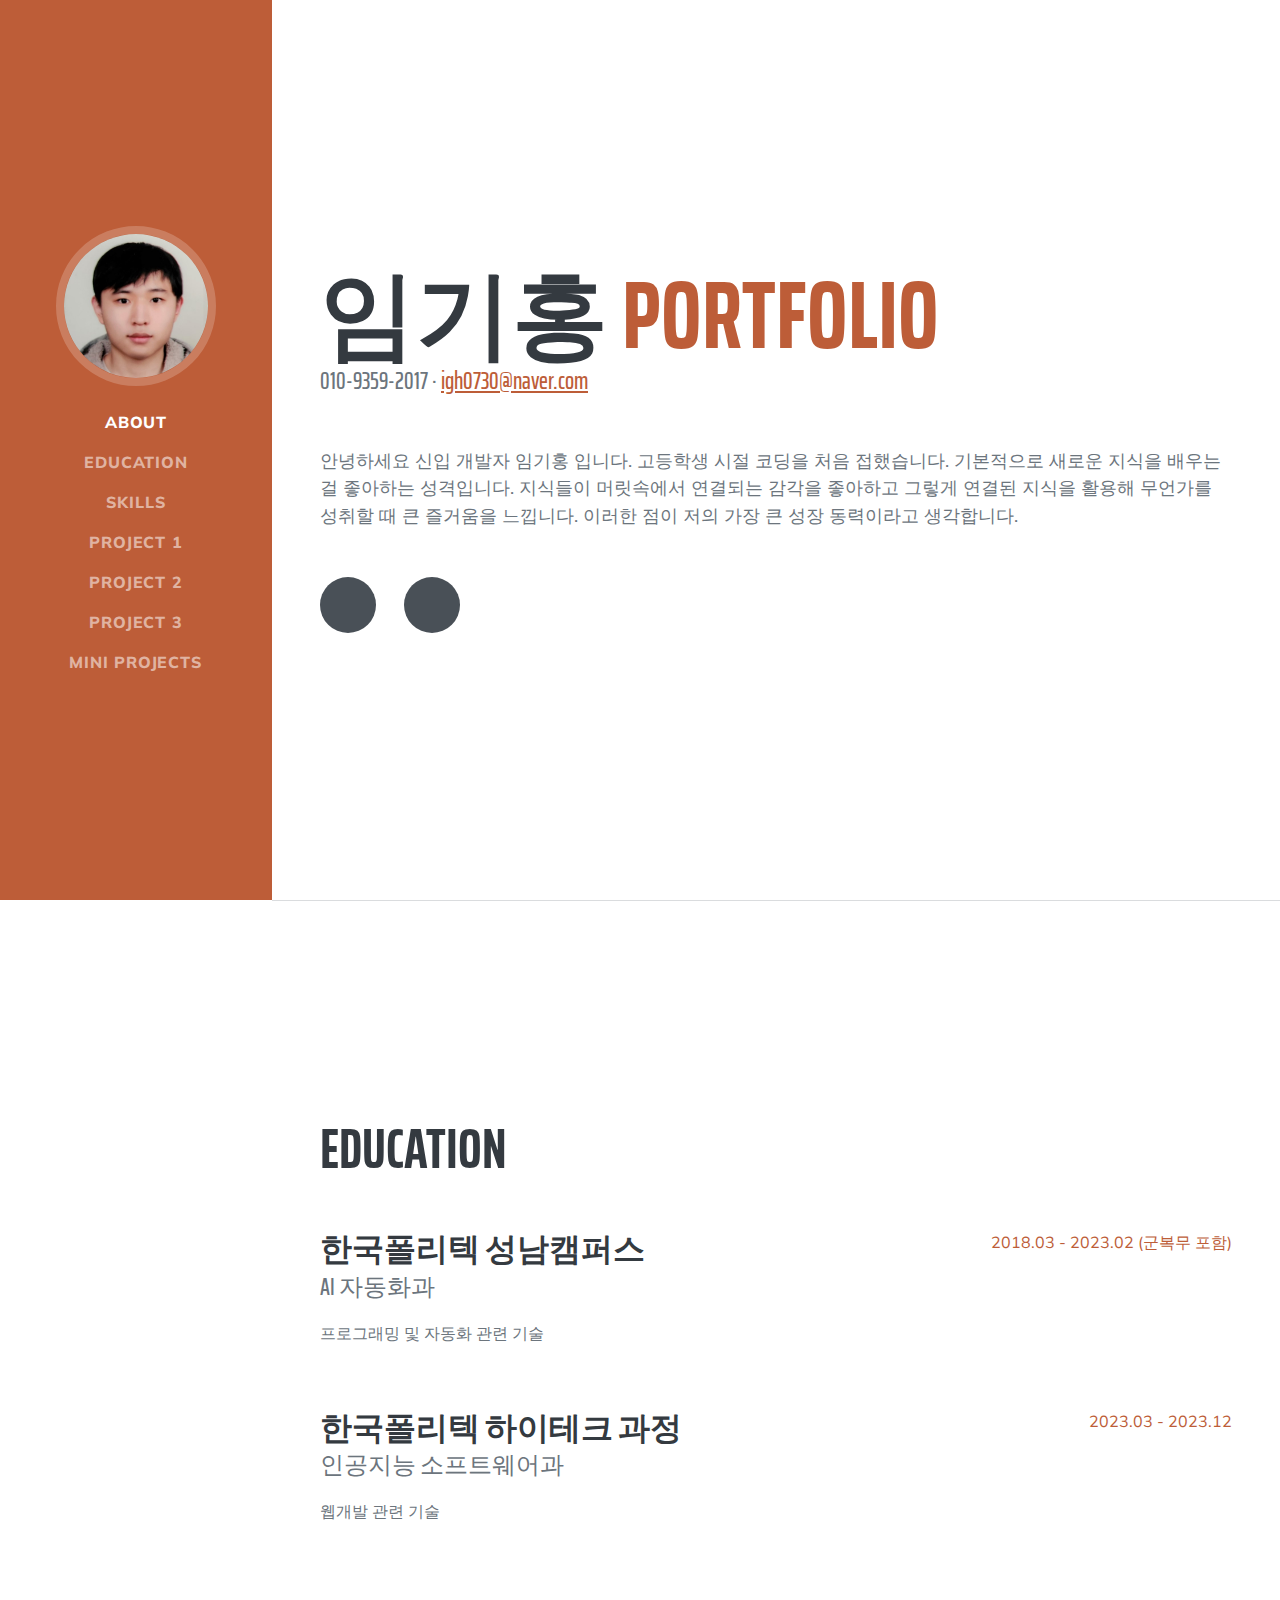
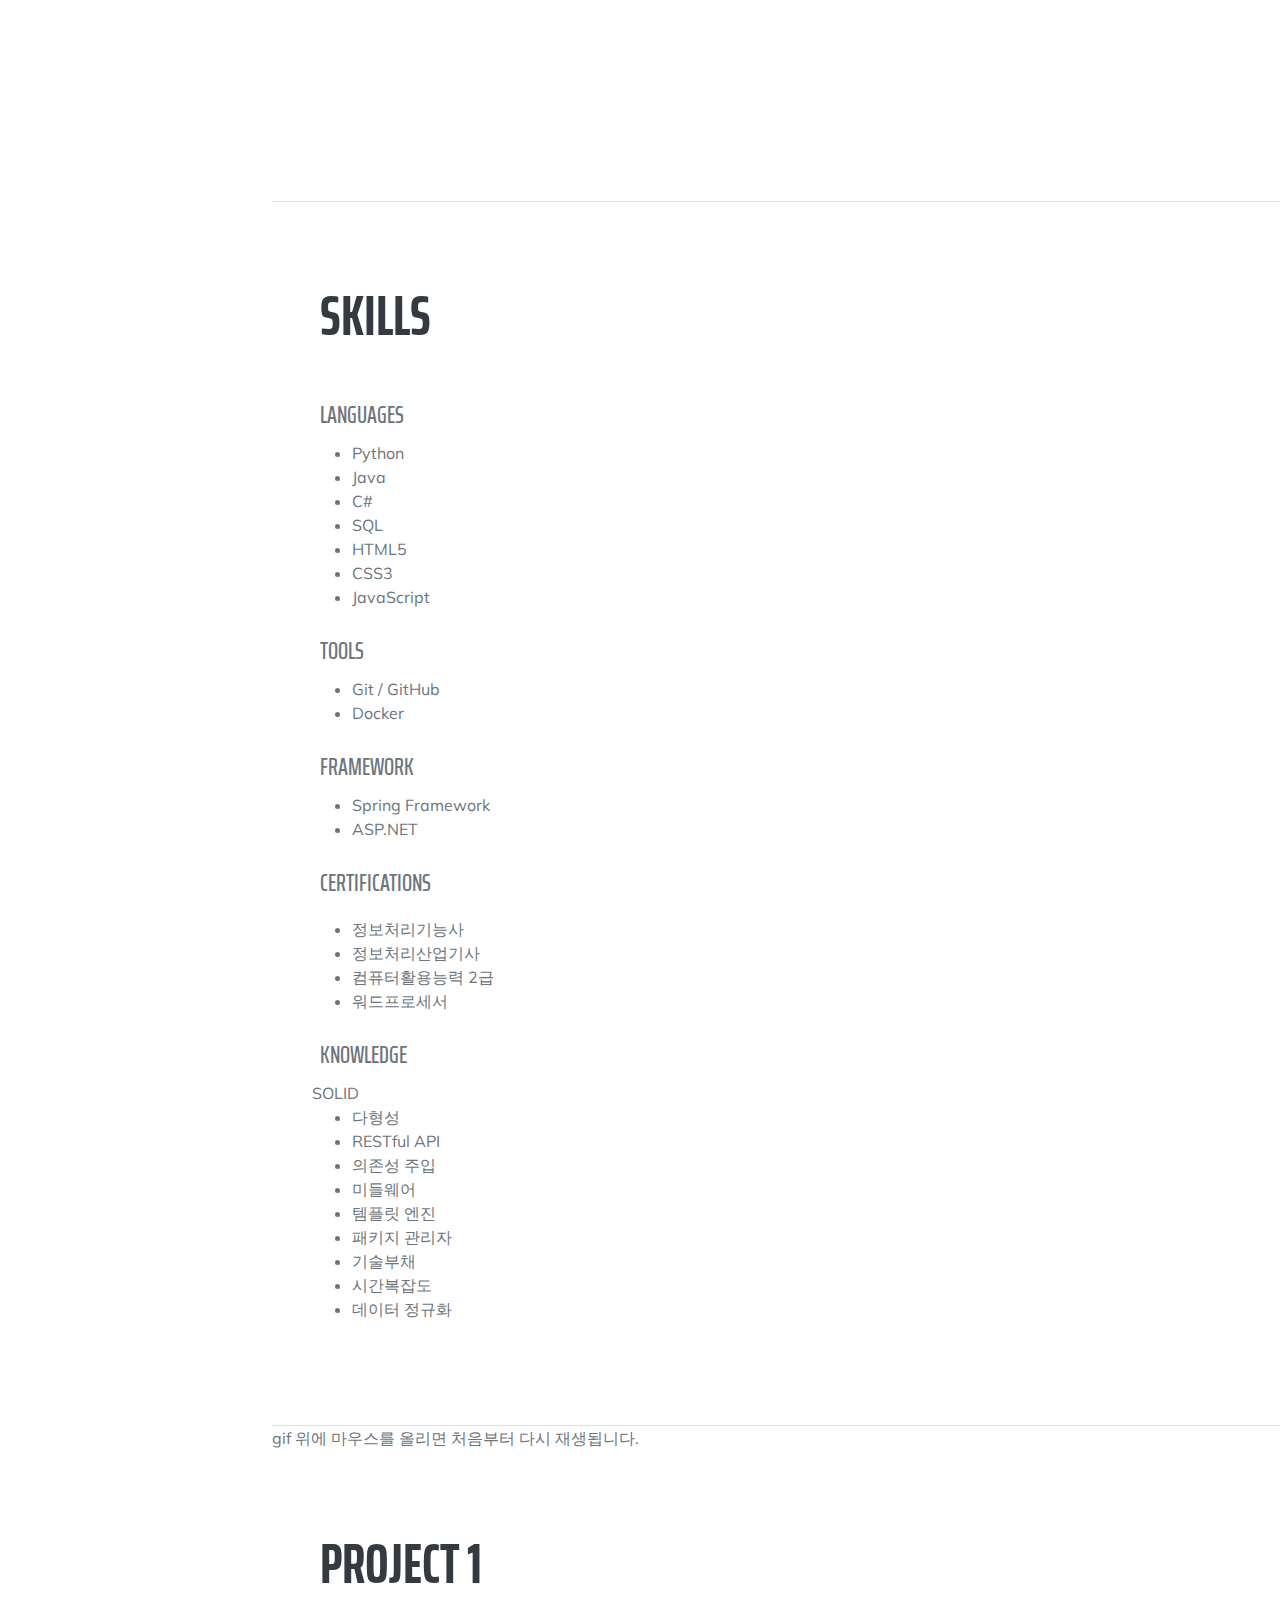
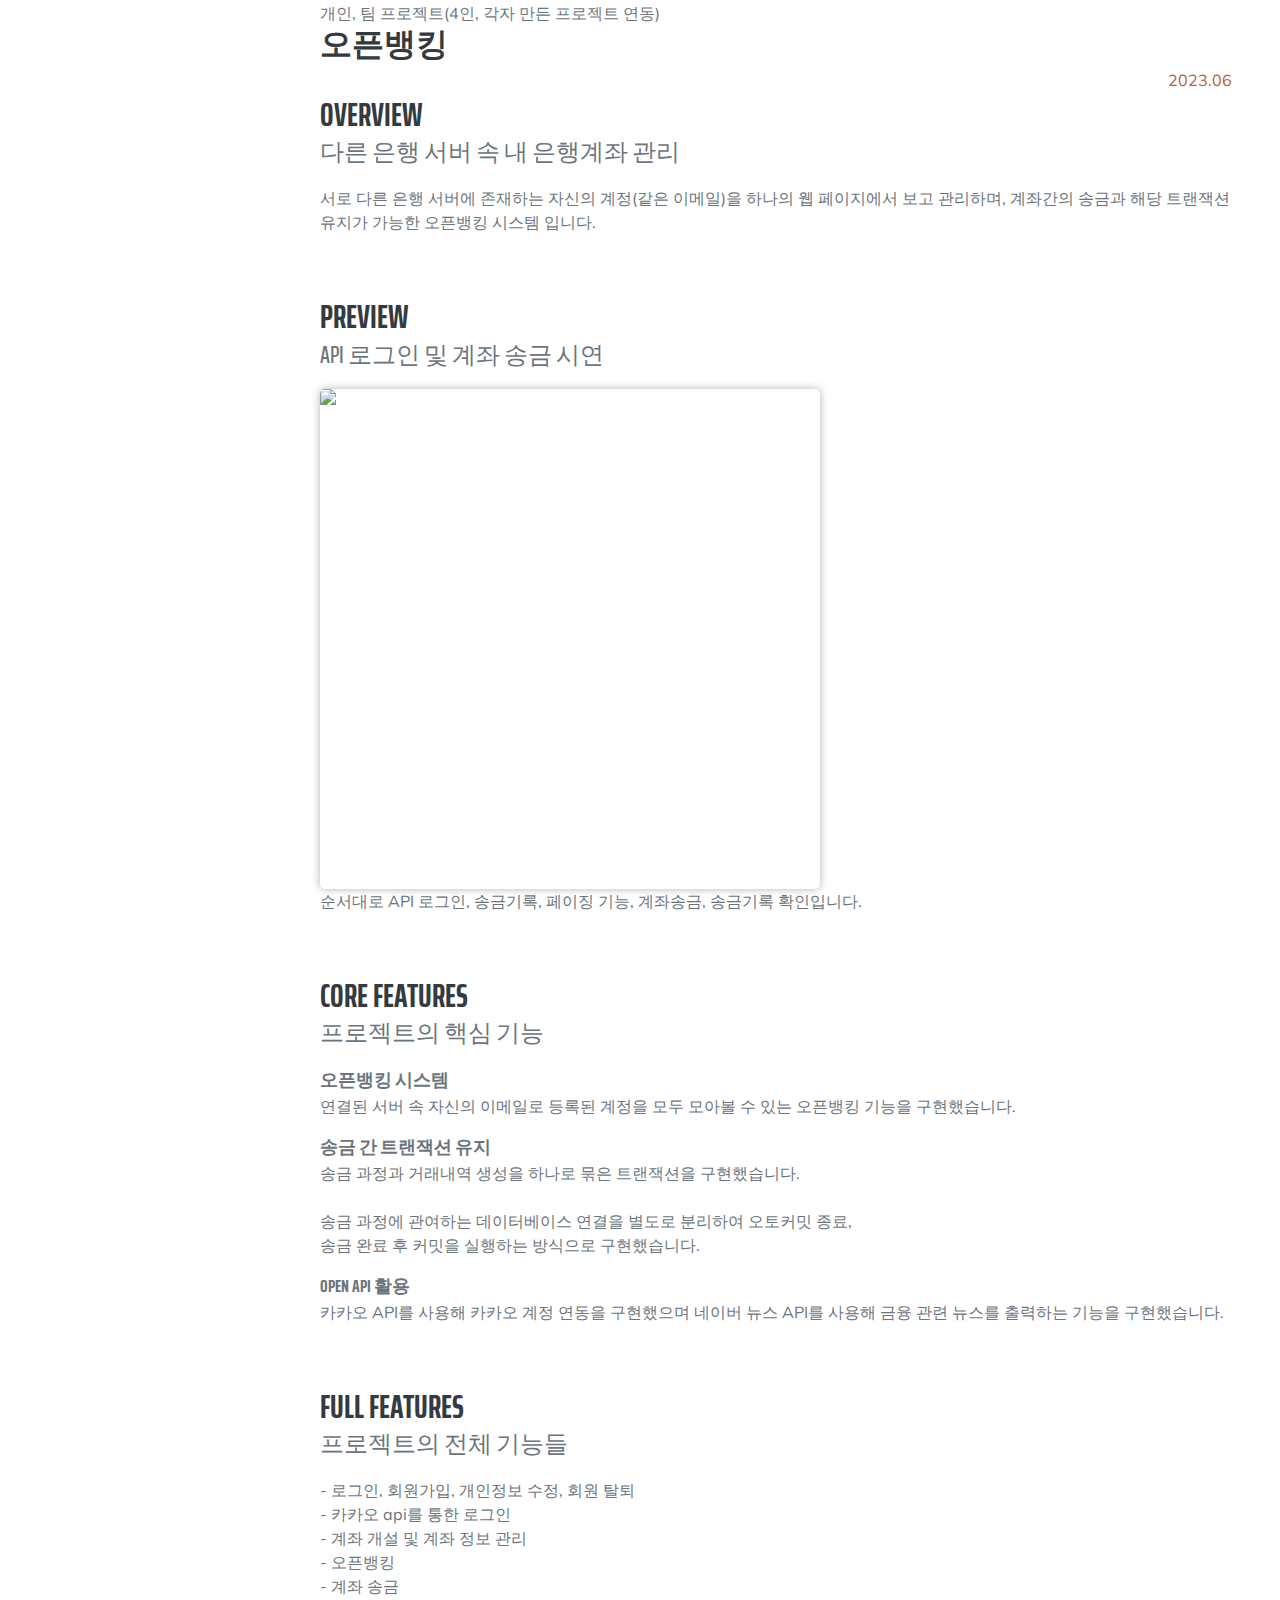
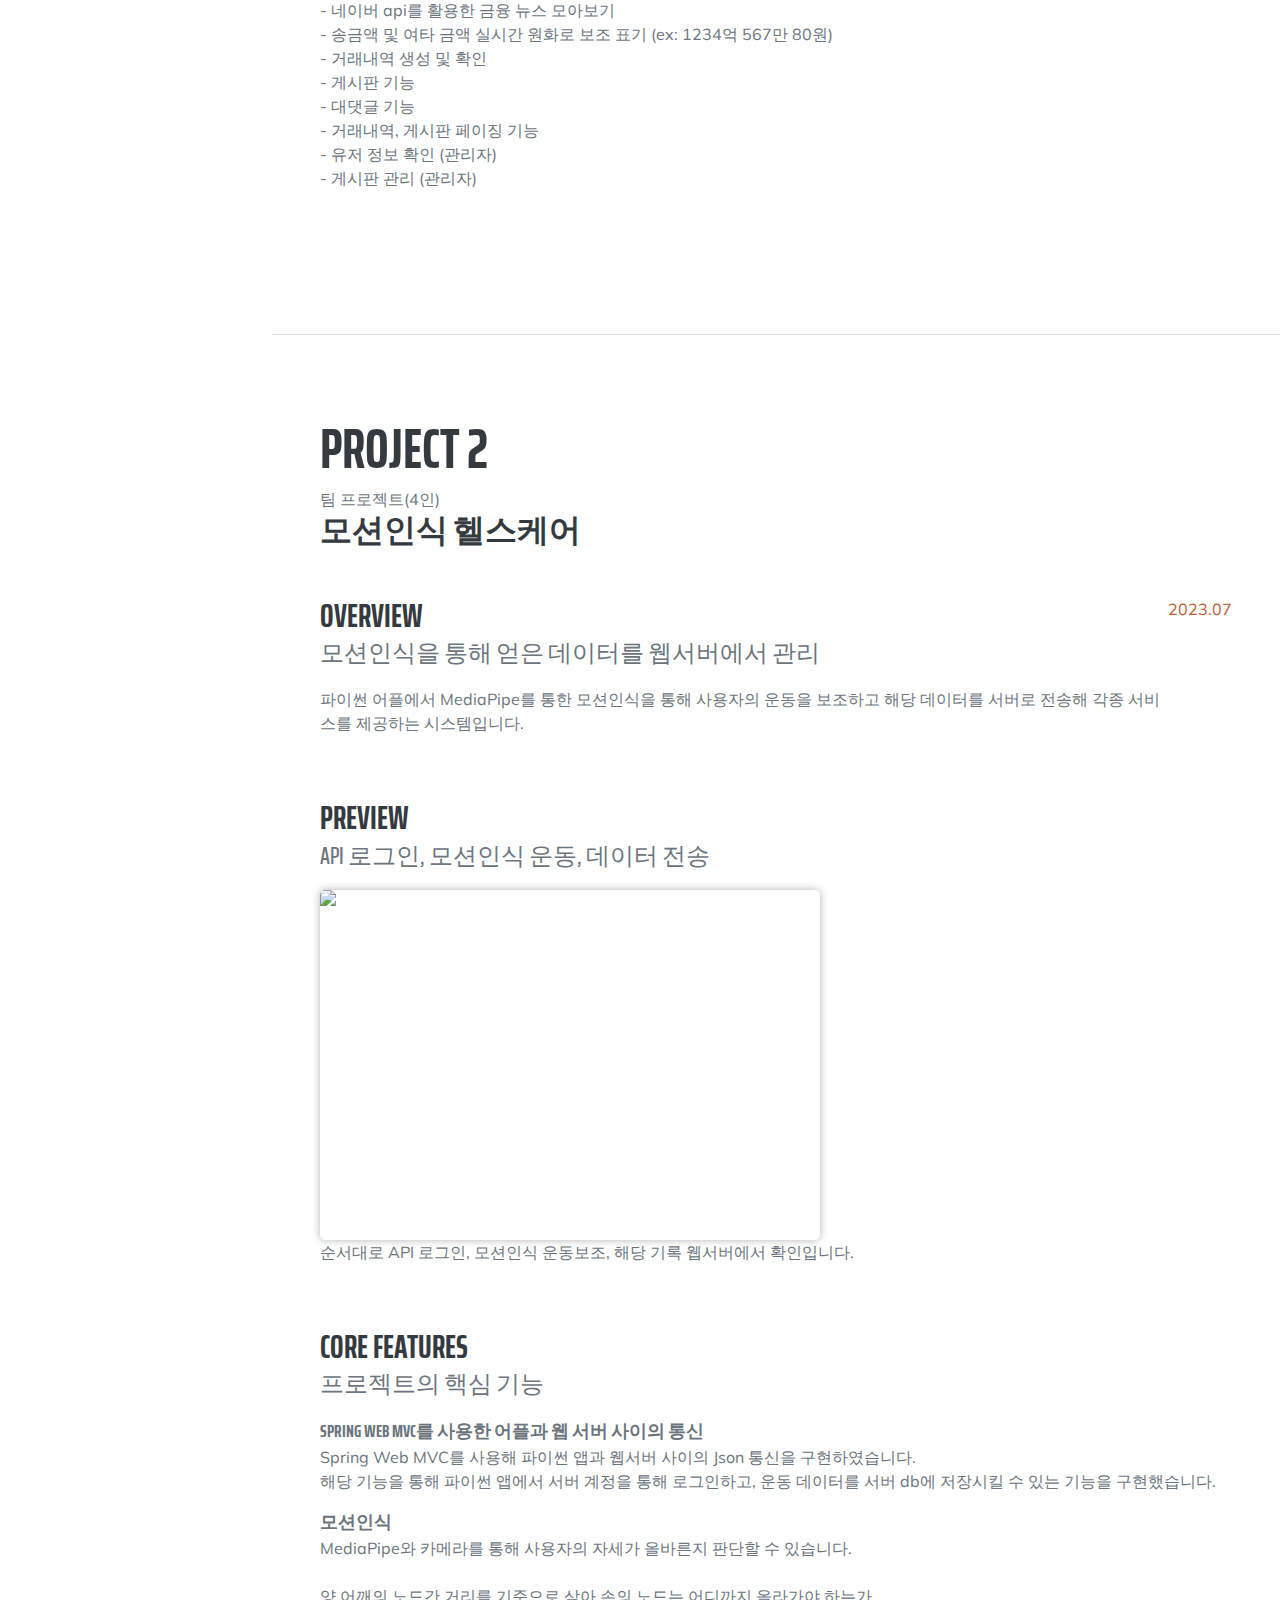
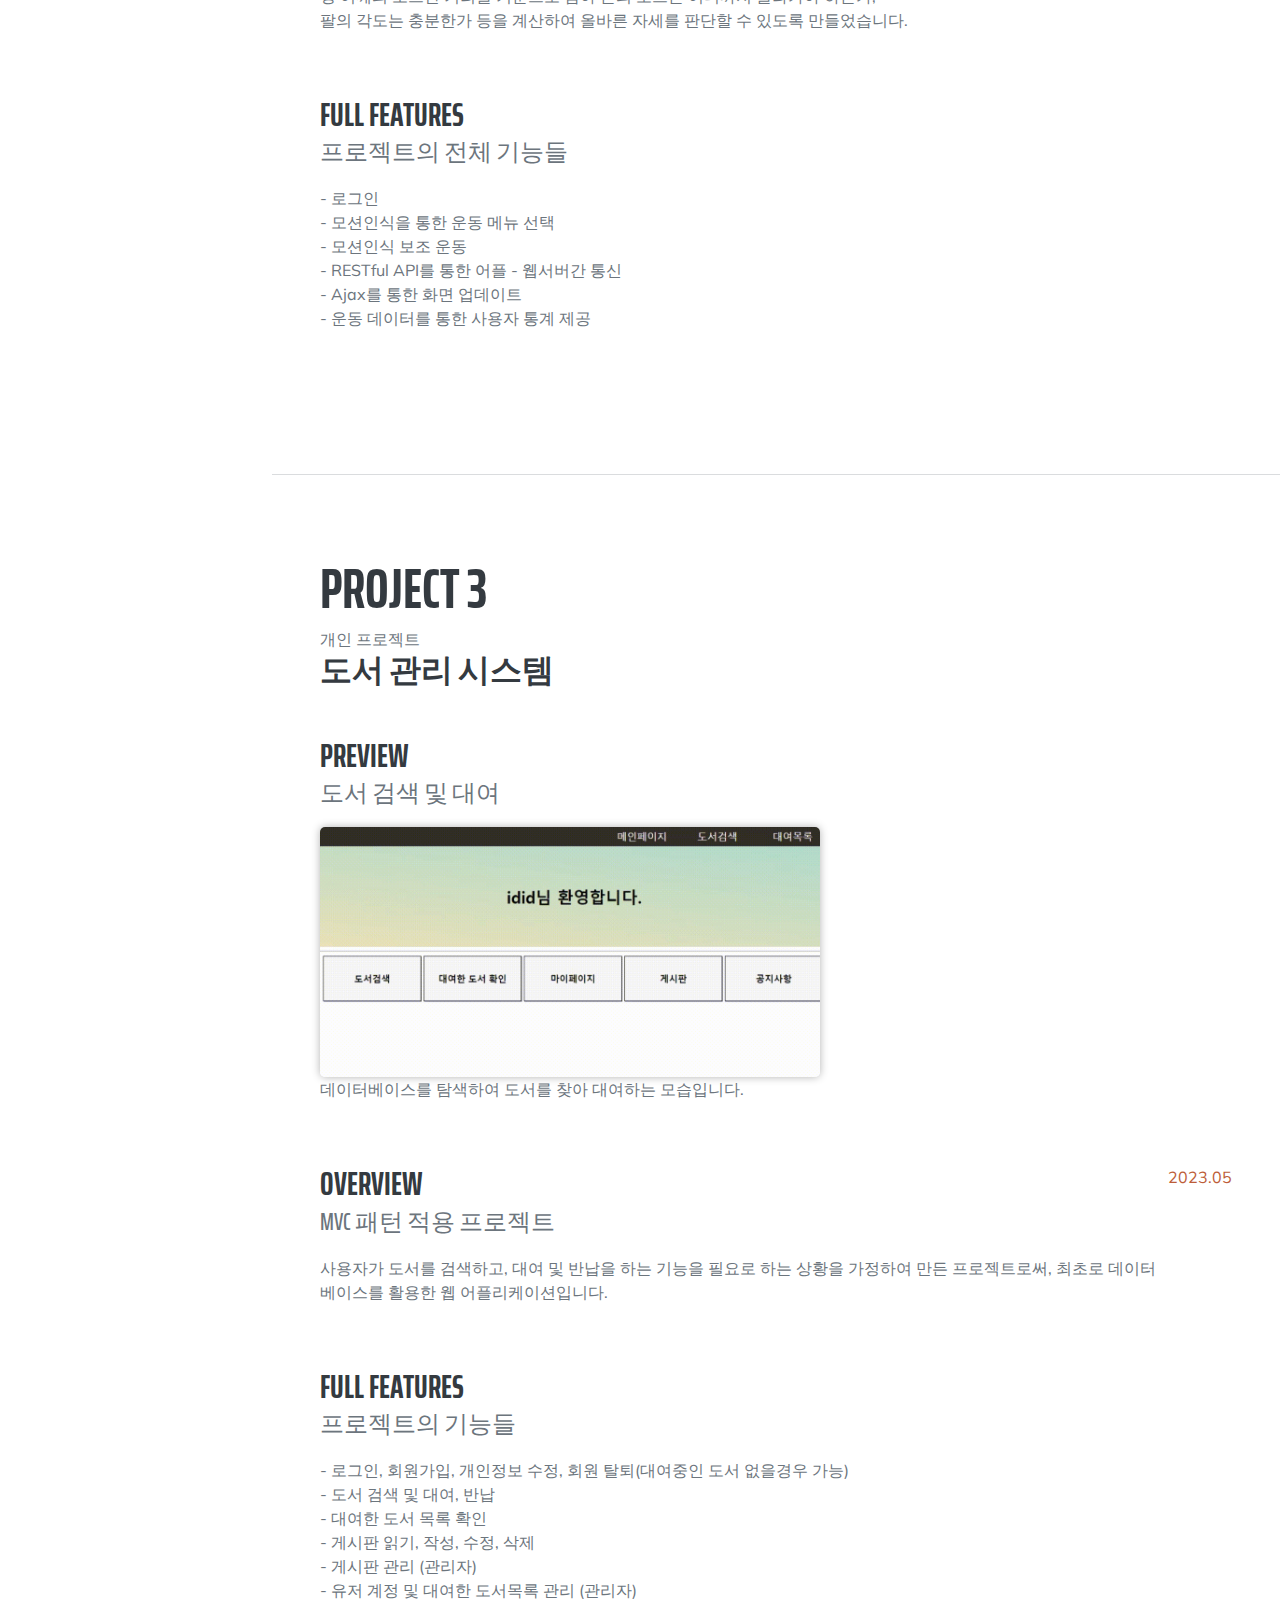
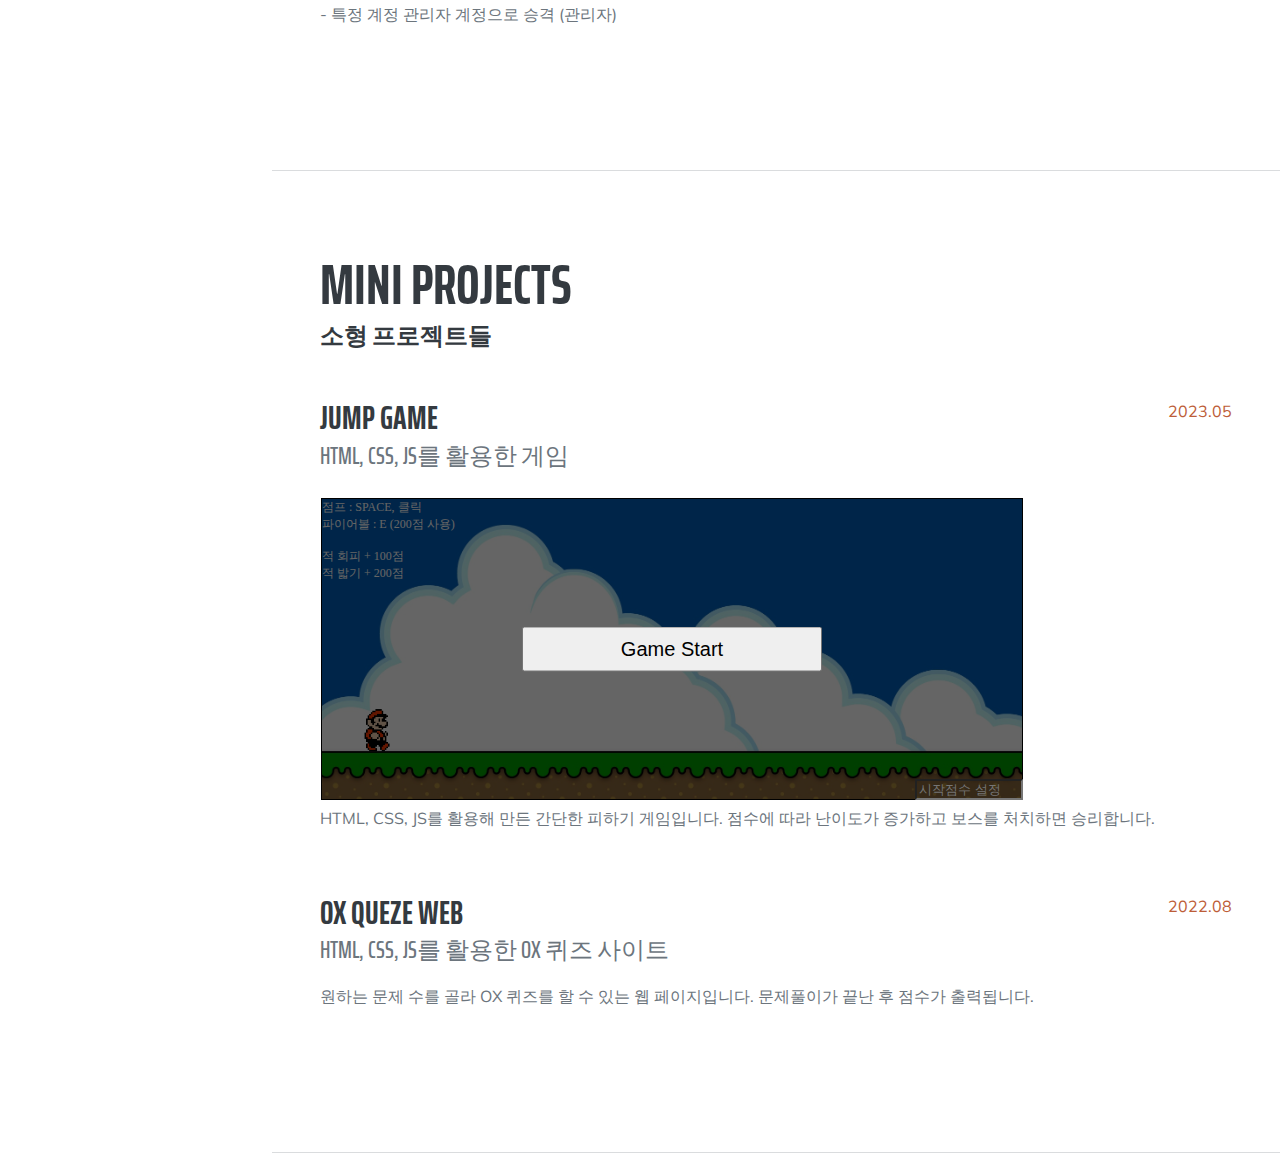
==== commit 27c02b7e: "remove tmi" ====
--- a/index.html
+++ b/index.html
@@ -409,7 +409,7 @@
                         </div>
                         <div class="flex-shrink-0"><span class="text-primary"></span></div>
                     </div>
-                    <div class="d-flex flex-column flex-md-row justify-content-between mb-5">
+<!--                     <div class="d-flex flex-column flex-md-row justify-content-between mb-5">
                         <div class="flex-grow-1">
                             <h3 class="mb-0">Learned Lessons</h3>
                             <div class="subheading mb-3">프로젝트를 진행하며</div>
@@ -419,7 +419,7 @@
                             </p>
                         </div>
                         <div class="flex-shrink-0"><span class="text-primary"></span></div>
-                    </div>
+                    </div> -->
                     <a class="social-icon" href="https://github.com/OQOOO/OpenBankingProject"><i class="fab fa-github fa-3x"></i></a>
                 </div>
             </section>
@@ -504,7 +504,7 @@
                         </div>
                         <div class="flex-shrink-0"><span class="text-primary"></span></div>
                     </div>
-                    <div class="d-flex flex-column flex-md-row justify-content-between mb-5">
+<!--                     <div class="d-flex flex-column flex-md-row justify-content-between mb-5">
                         <div class="flex-grow-1">
                             <h3 class="mb-0">Learned Lessons</h3>
                             <div class="subheading mb-3">프로젝트를 진행하며</div>
@@ -514,7 +514,7 @@
                             </p>
                         </div>
                         <div class="flex-shrink-0"><span class="text-primary"></span></div>
-                    </div>
+                    </div> -->
                     <a class="social-icon" href="https://github.com/OQOOO/HealthCareSystem"><i class="fab fa-github fa-3x"></i></a>
                 </div>
             </section>
@@ -584,7 +584,7 @@
                         </div>
                         <div class="flex-shrink-0"><span class="text-primary"></span></div>
                     </div>
-                    <div class="d-flex flex-column flex-md-row justify-content-between mb-5">
+<!--                     <div class="d-flex flex-column flex-md-row justify-content-between mb-5">
                         <div class="flex-grow-1">
                             <h3 class="mb-0">Learned Lessons</h3>
                             <div class="subheading mb-3">프로젝트를 진행하며</div>
@@ -593,7 +593,7 @@
                             </p>
                         </div>
                         <div class="flex-shrink-0"><span class="text-primary"></span></div>
-                    </div>
+                    </div> -->
                     <a class="social-icon" href="https://github.com/OQOOO/Library-web"><i class="fab fa-github fa-3x"></i></a>
                 </div>
                 
